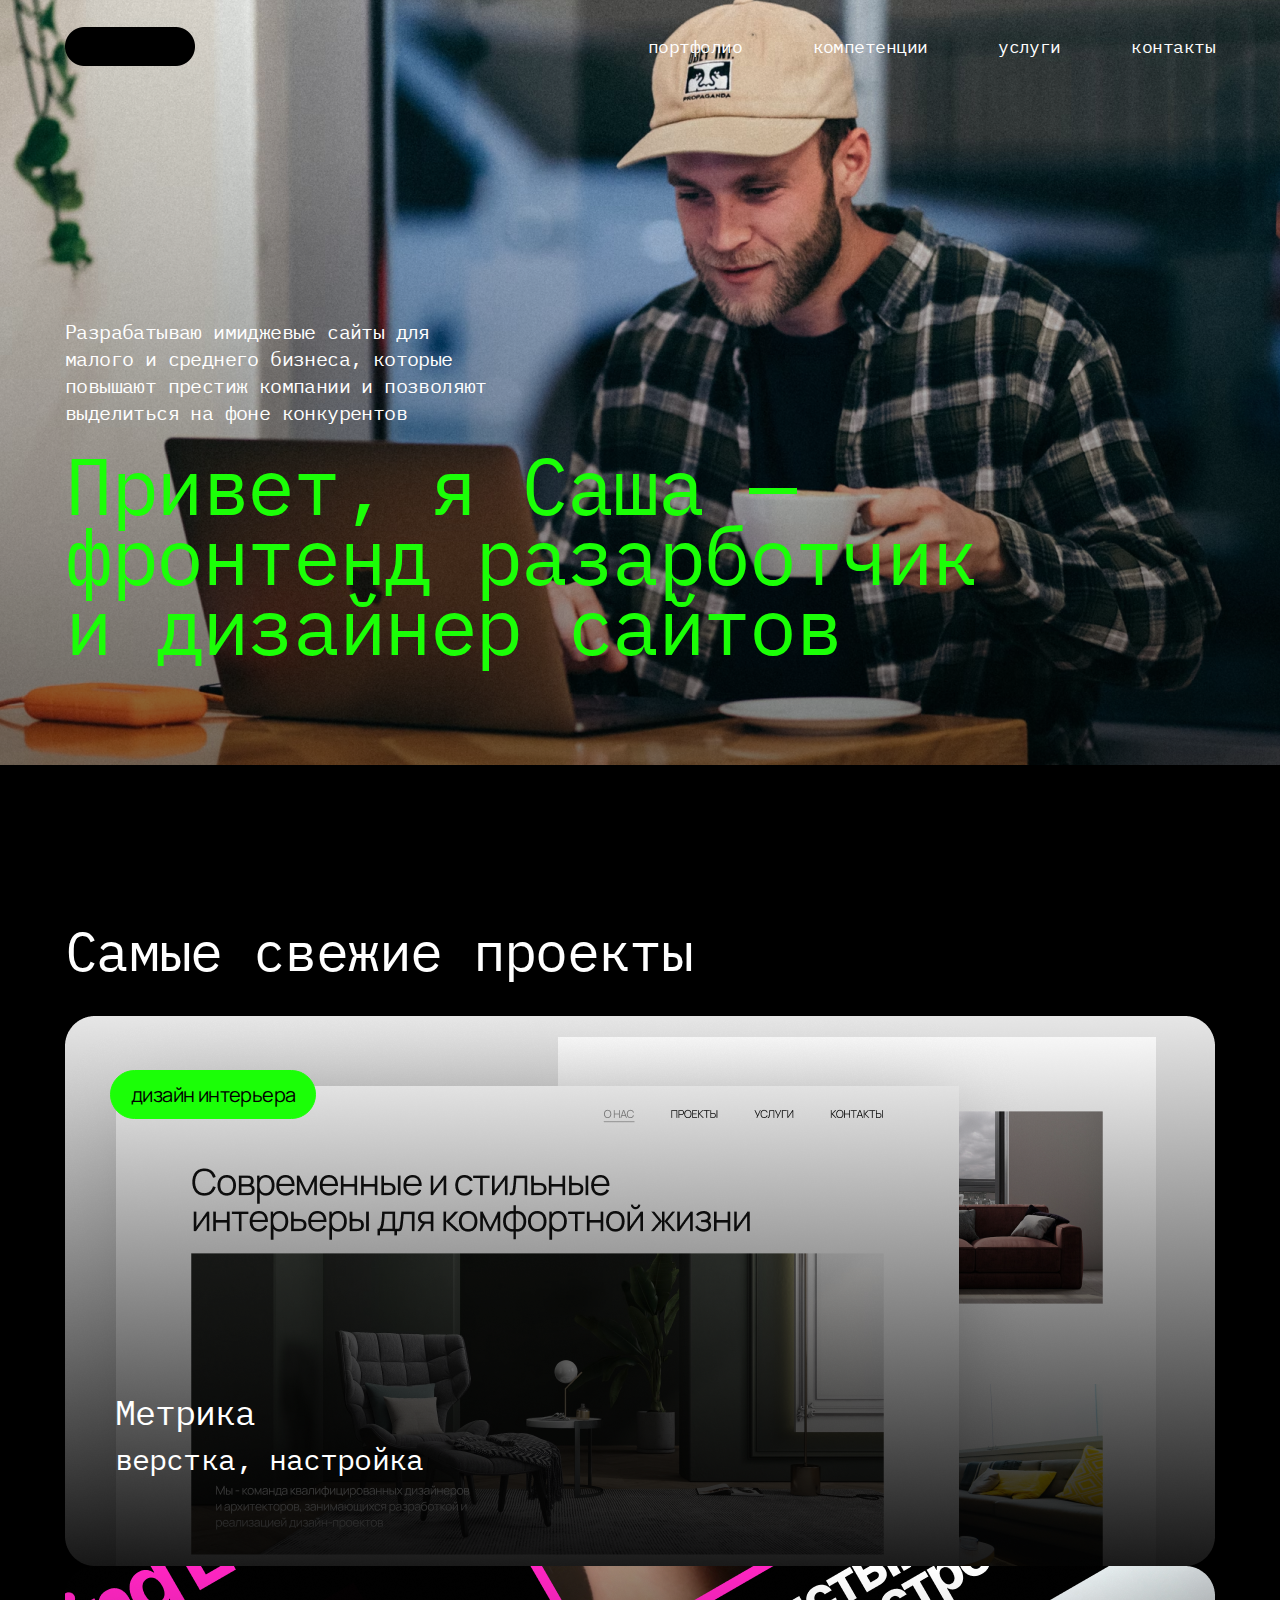
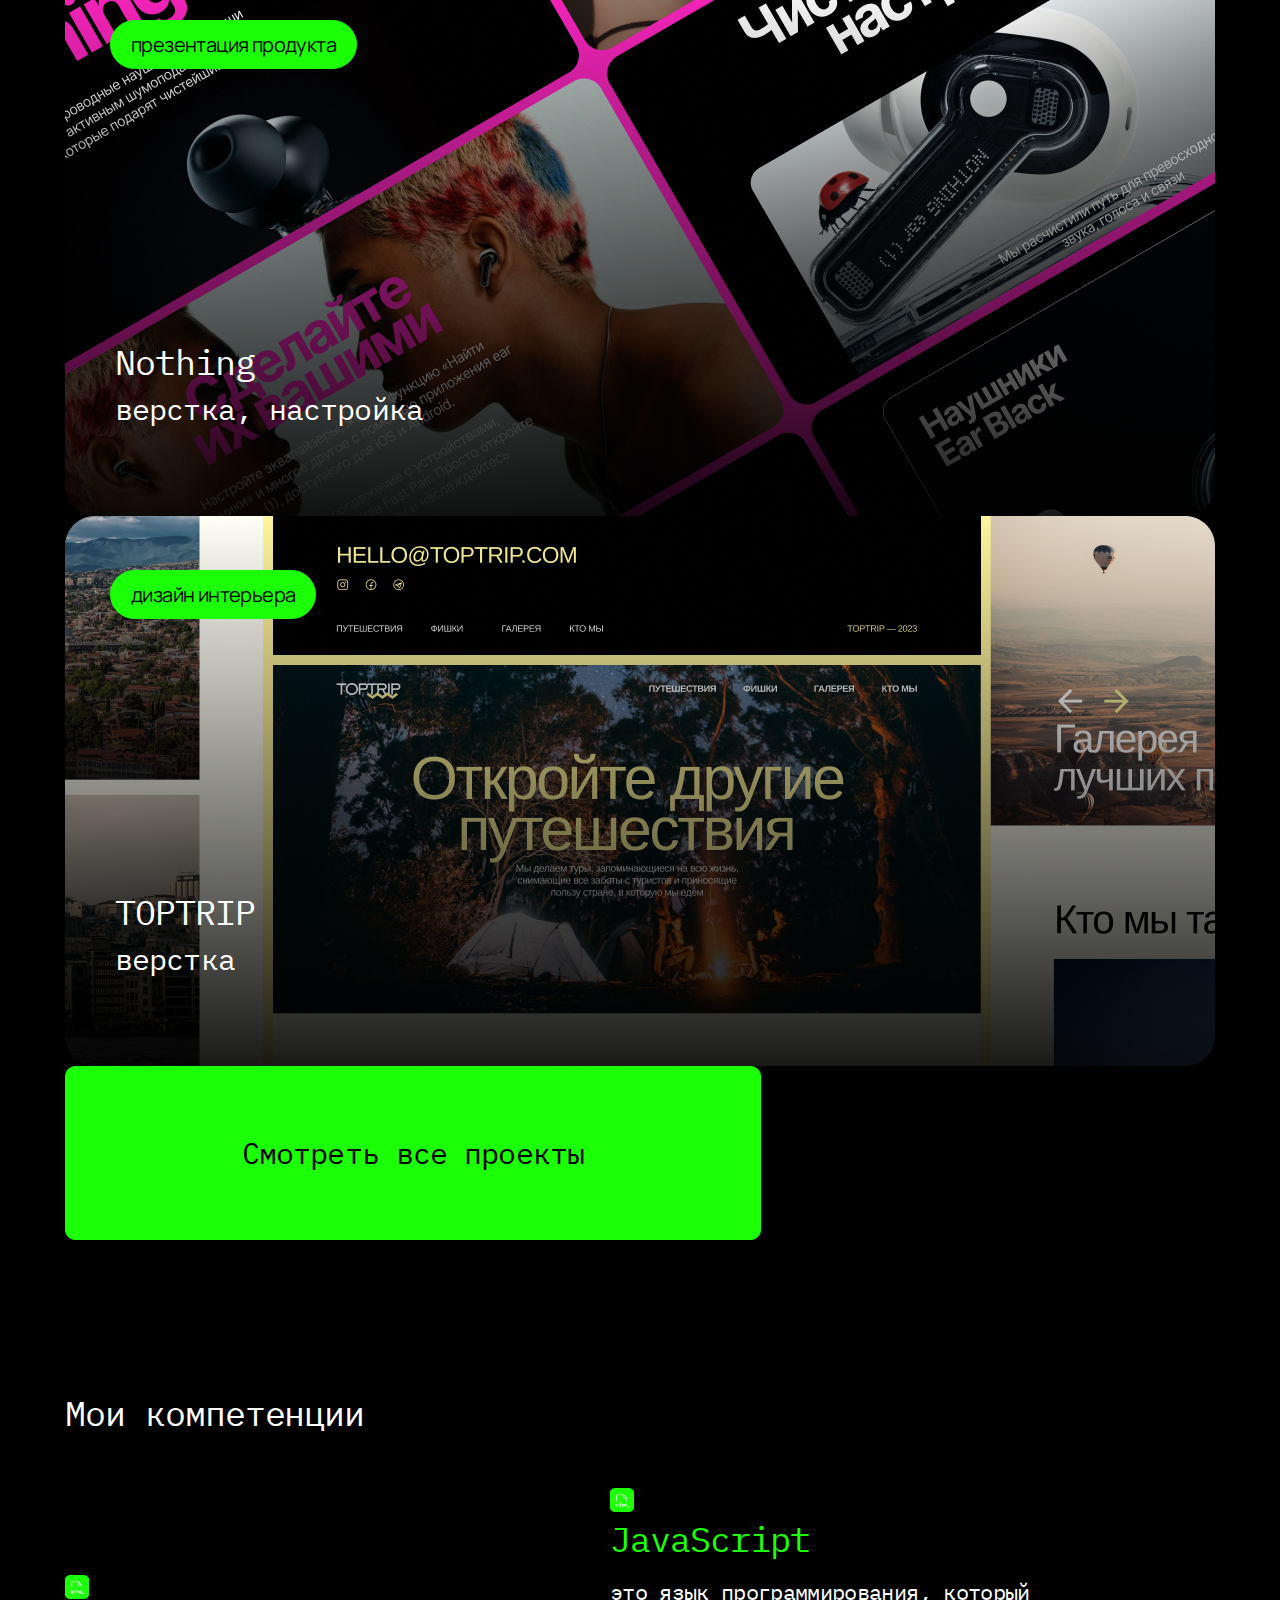
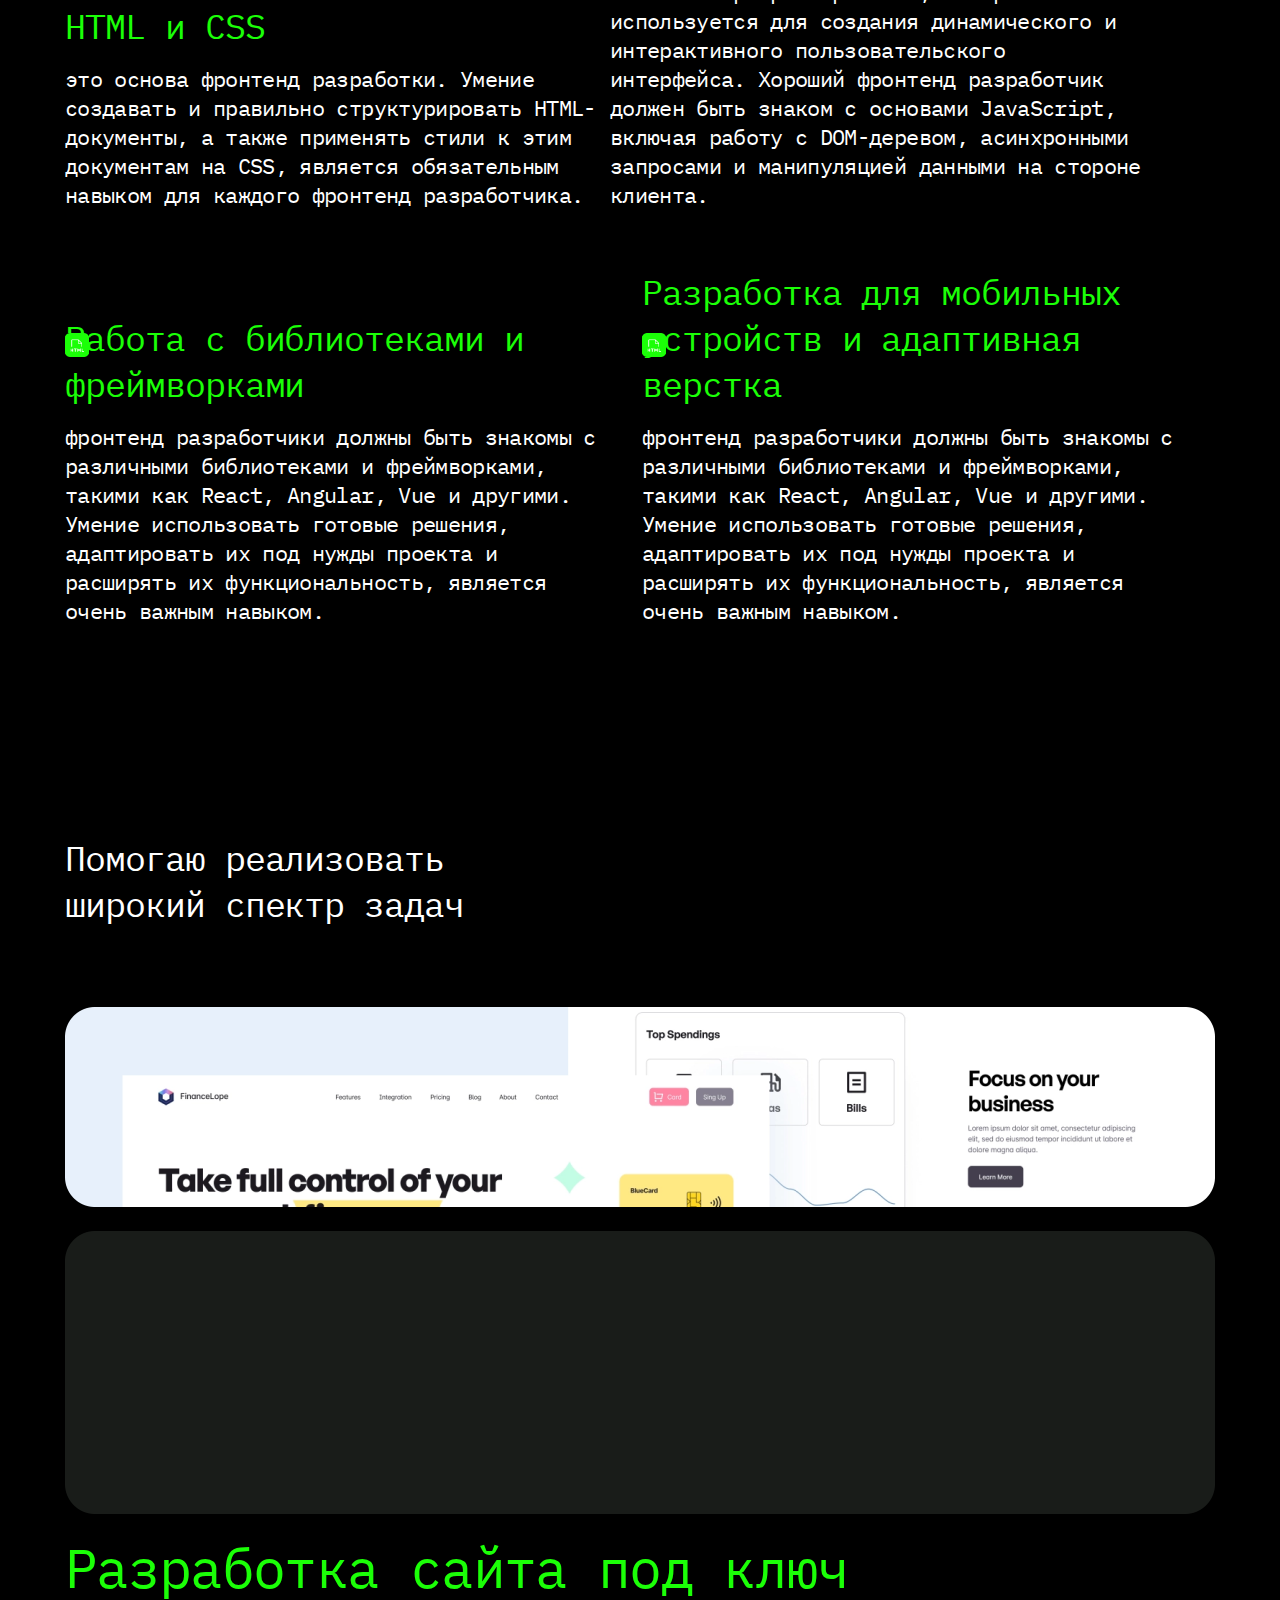
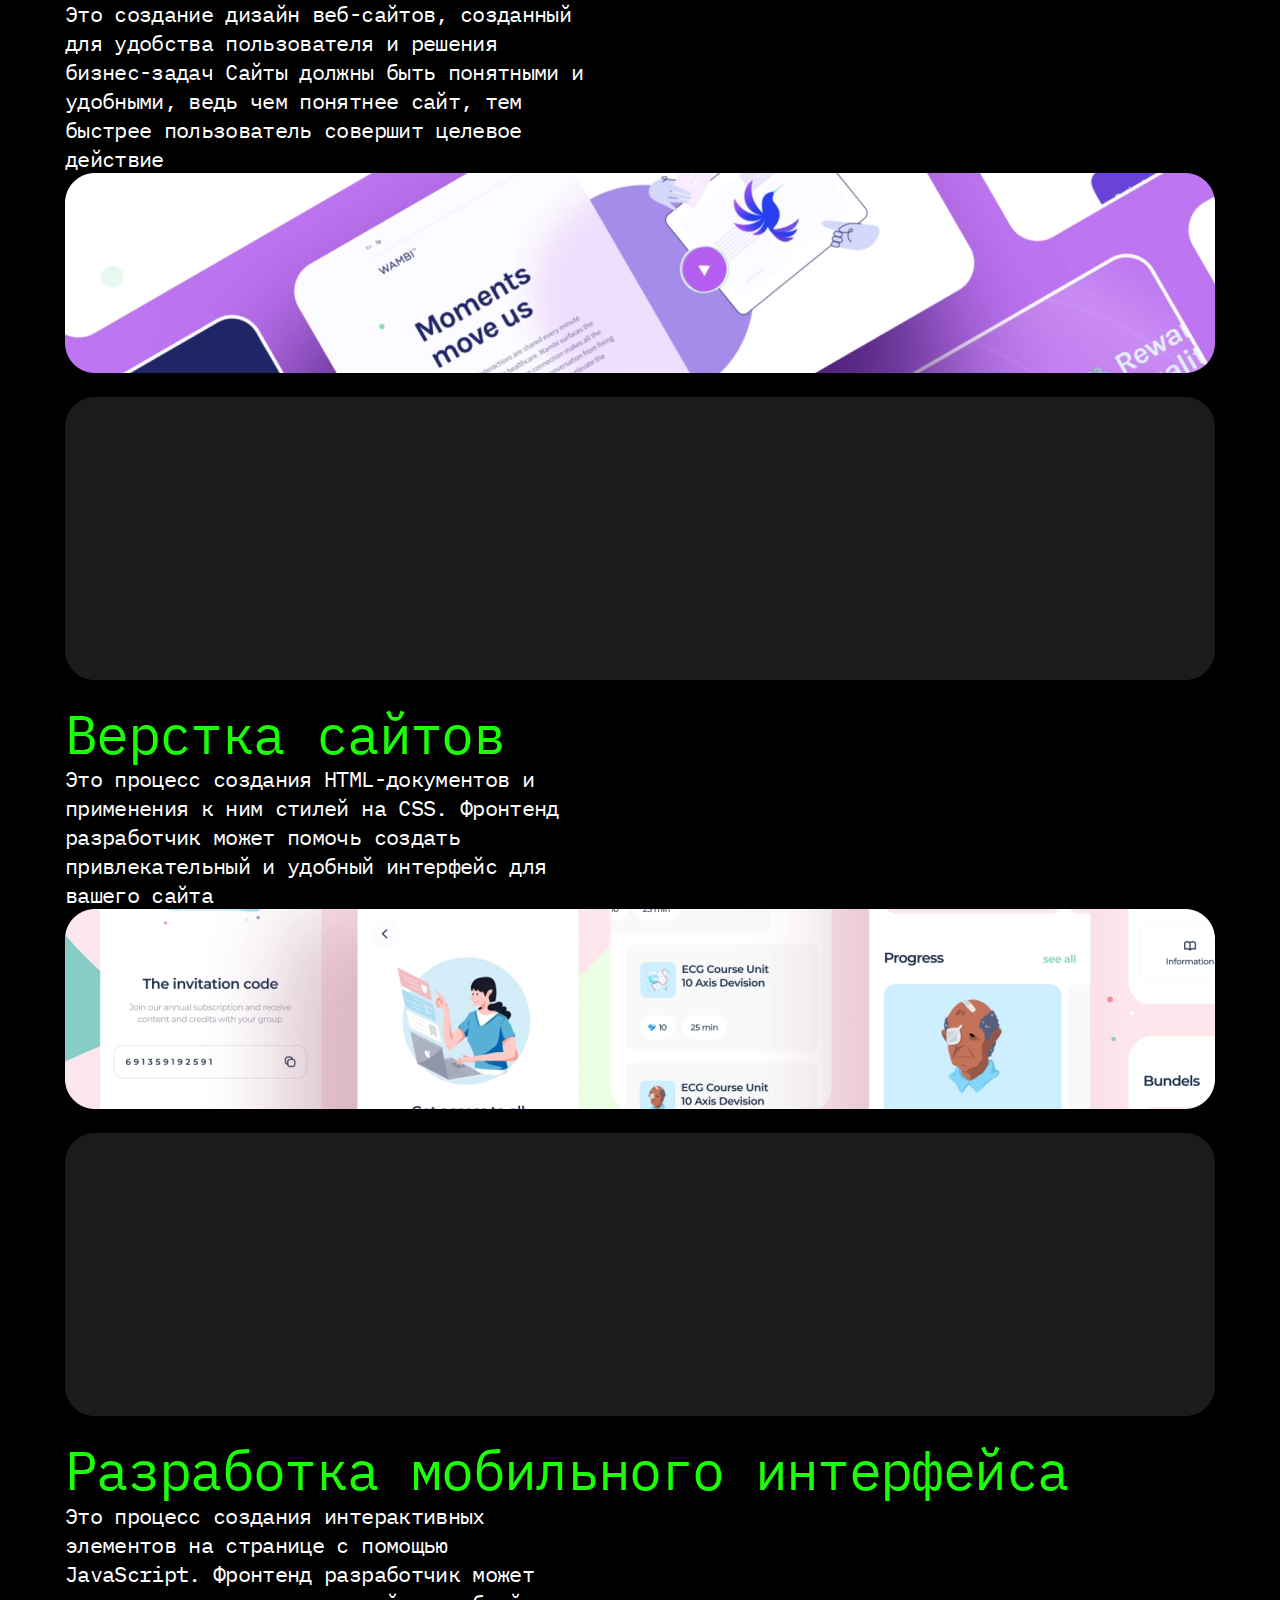
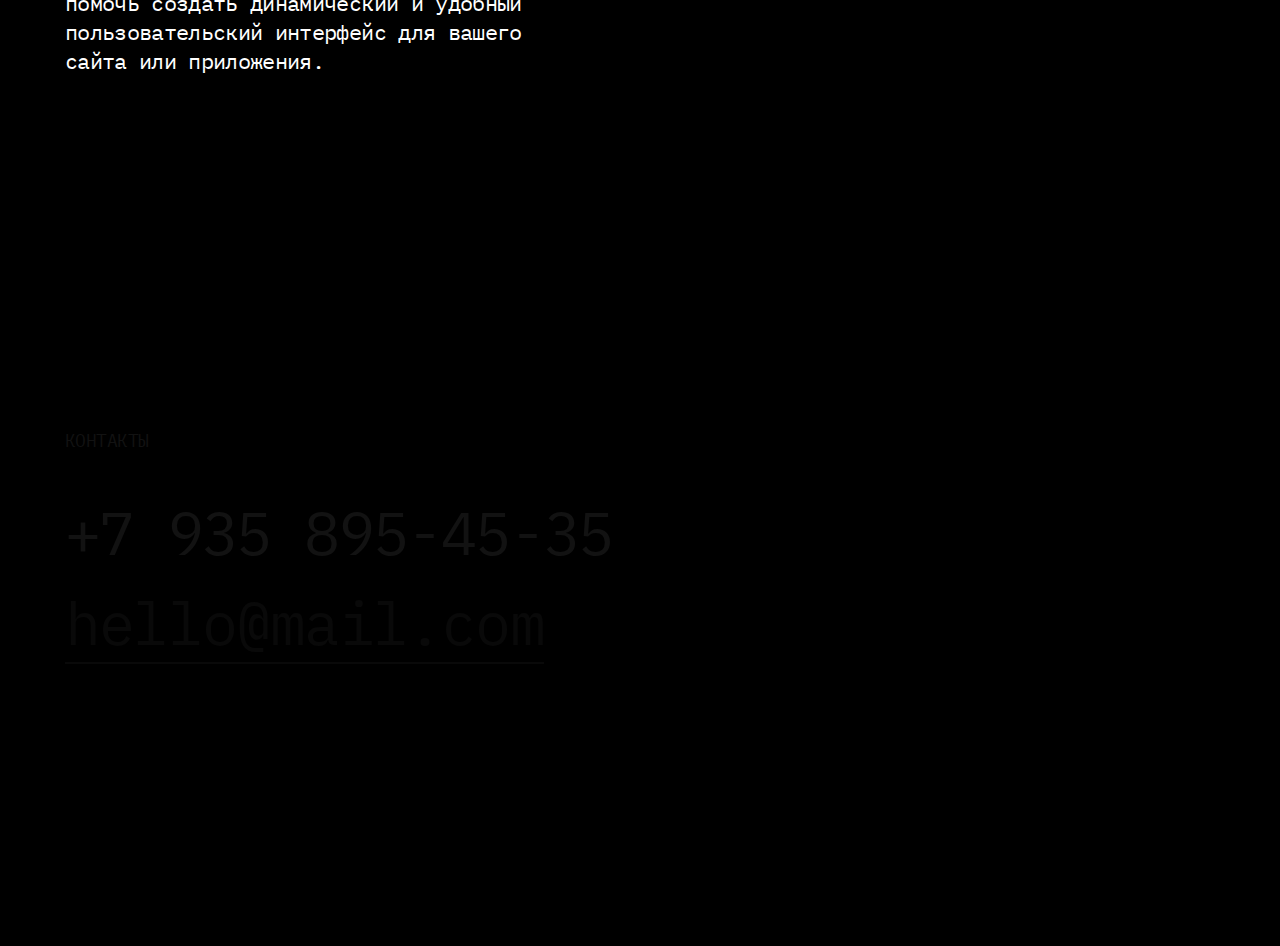
==== index.html @ 169e560b "Add files via upload" ====
<!DOCTYPE html>
<html lang="en" lamg="rus">
  <head>
    <meta charset="UTF-8" />
    <meta name="viewport" content="width=device-width, initial-scale=1.0" />
    <title>Eva-Visit-Card</title>
    <link rel="stylesheet" href="./styles/reset.css" />
    <link rel="stylesheet" href="./styles/global.css" />
    <link rel="preconnect" href="https://fonts.googleapis.com" />
    <link rel="preconnect" href="https://fonts.gstatic.com" crossorigin />
    <link
      href="https://fonts.googleapis.com/css2?family=IBM+Plex+Mono&display=swap"
      rel="stylesheet"
    />
    <link rel="preconnect" href="https://fonts.googleapis.com" />
    <link rel="preconnect" href="https://fonts.gstatic.com" crossorigin />
    <link
      href="https://fonts.googleapis.com/css2?family=IBM+Plex+Mono&family=Manrope&display=swap"
      rel="stylesheet"
    />
    <link rel="stylesheet" href="./styles/styles.css" />
    <style type="text/css"></style>
  </head>
  <body>
    <header>
      <section class="hero">
        <div class="container">
          <nav class="header__nav">
            <img
              id="#logo"
              class="header__logo"
              src="./resources/logo-back.png"
              alt="логотип"
            />
            <div class="header__wrap">
              <ul class="header__menu">
                <li><a href="#section-1" class="menu__link">портфолио</a></li>
                <li><a href="#section-2" class="menu__link">компетенции</a></li>
                <li><a href="#section-3" class="menu__link">услуги</a></li>
                <li><a href="#section-4" class="menu__link">контакты</a></li>
              </ul>
            </div>
          </nav>
          <div class="hero__wrapper__text">
            <p class="hero__text">
              Разрабатываю имиджевые сайты для малого и среднего бизнеса,
              которые повышают престиж компании и позволяют выделиться на фоне
              конкурентов
            </p>
          </div>
          <div class="hero__wrapper__title">
            <h1 class="hero__title">
              Привет, я Саша — фронтенд разарботчик и дизайнер сайтов
            </h1>
          </div>
        </div>
      </section>
    </header>
    <main>
      <section class="project">
        <div class="container">
          <h2 id="section-2" class="project__main">Самые свежие проекты</h2>
          <div class="project__container">
            <div class="project__item__box">
              <a href="#!"
                ><img src="../resources/Metrika.png" class="project__img"
              /></a>
              <h3 class="project__title">дизайн интерьера</h3>
              <p class="project__name">Метрика</p>
              <p class="project__text">верстка, настройка</p>
            </div>
            <div class="project__item__box">
              <a href="#!"
                ><img src="../resources/Nothing.png" class="project__img"
              /></a>
              <h3 class="project__title">презентация продукта</h3>
              <p class="project__name">Nothing</p>
              <p class="project__text">верстка, настройка</p>
            </div>
            <div class="project__item__box">
              <a href="#!"
                ><img src="../resources/Toptrip.png" class="project__img"
              /></a>
              <h3 class="project__title">дизайн интерьера</h3>
              <p class="project__name">TOPTRIP</p>
              <p class="project__text">верстка</p>
            </div>
            <a href="#!" class="project__btn__show">Смотреть все проекты</a>
          </div>
        </div>
      </section>
      <section class="competence">
        <div class="container">
          <div class="competence__container">
            <h2 id="section-3" class="service__main">Мои компетенции</h2>
            <ul class="competence__list">
              <li class="competence__item">
                <h3 class="competence__title">HTML и CSS</h3>
                <p class="competence__text">
                  это основа фронтенд разработки. Умение создавать и правильно
                  структурировать HTML-документы, а также применять стили к этим
                  документам на CSS, является обязательным навыком для каждого
                  фронтенд разработчика.
                </p>
              </li>
              <li class="competence__item">
                <h3 class="competence__title">JavaScript</h3>
                <p class="competence__text">
                  это язык программирования, который используется для создания
                  динамического и интерактивного пользовательского интерфейса.
                  Хороший фронтенд разработчик должен быть знаком с основами
                  JavaScript, включая работу с DOM-деревом, асинхронными
                  запросами и манипуляцией данными на стороне клиента.
                </p>
              </li>
              <li class="competence__item">
                <h3 class="competence__title">
                  Работа с библиотеками и фреймворками
                </h3>
                <p class="competence__text">
                  фронтенд разработчики должны быть знакомы с различными
                  библиотеками и фреймворками, такими как React, Angular, Vue и
                  другими. Умение использовать готовые решения, адаптировать их
                  под нужды проекта и расширять их функциональность, является
                  очень важным навыком.
                </p>
              </li>
              <li class="competence__item">
                <h3 class="competence__title">
                  Разработка для мобильных устройств и адаптивная верстка
                </h3>
                <p class="competence__text">
                  фронтенд разработчики должны быть знакомы с различными
                  библиотеками и фреймворками, такими как React, Angular, Vue и
                  другими. Умение использовать готовые решения, адаптировать их
                  под нужды проекта и расширять их функциональность, является
                  очень важным навыком.
                </p>
              </li>
            </ul>
          </div>
        </div>
      </section>
      <section class="service">
        <div class="container">
          <h2 class="service__main">
            Помогаю реализовать широкий спектр задач
          </h2>
          <div class="service__container">
            <img class="service__img" src="../resources/service1.png" />
            <img
              class="service__img__wrap"
              src="../resources/serviceBack.png"
            />
            <h3 class="service__title">Разработка сайта под ключ</h3>
            <p class="service__text">
              Это создание дизайн веб-сайтов, созданный для удобства
              пользователя и решения бизнес-задач Сайты должны быть понятными и
              удобными, ведь чем понятнее сайт, тем быстрее пользователь
              совершит целевое действие
            </p>
          </div>
          <div class="service__container">
            <img class="service__img" src="../resources/service2.png" />
            <img
              class="service__img__wrap"
              src="../resources/serviceBack.png"
            />
            <h3 class="service__title">Верстка сайтов</h3>
            <p class="service__text">
              Это процесс создания HTML-документов и применения к ним стилей на
              CSS. Фронтенд разработчик может помочь создать привлекательный и
              удобный интерфейс для вашего сайта
            </p>
          </div>
          <div class="service__container">
            <img class="service__img" src="../resources/service3.png" />
            <img
              class="service__img__wrap"
              src="../resources/serviceBack.png"
            />
            <h3 class="service__title">Разработка мобильного интерфейса</h3>
            <p class="service__text">
              Это процесс создания интерактивных элементов на странице с помощью
              JavaScript. Фронтенд разработчик может помочь создать динамический
              и удобный пользовательский интерфейс для вашего сайта или
              приложения.
            </p>
          </div>
        </div>
      </section>
      <section class="contacts">
        <div class="container">
          <div class="contacts__container">
            <h2 id="section-4" class="contacts__title">КОНТАКТЫ</h2>
            <p class="contacts__number">
              <a href="tel:+79358954535" class="number__line"
                >+7 935 895-45-35</a
              >
            </p>
            <p class="contacts__mail">
              <a href="mailto:hello@mail.com" class="mail__line"
                >hello@mail.com</a
              >
            </p>
          </div>
        </div>
      </section>
    </main>
    <!--<footer>
      <section class="footer">
        <div class="container">
          <div class="footer__nav">
            <ul class="footer__menu">
              <li><a href="#section-1" class="menu__link">О НАС</a></li>
              <li><a href="#section-2" class="menu__link">ПРОЕКТЫ</a></li>
              <li><a href="#section-3" class="menu__link">УСЛУГИ</a></li>
              <li><a href="#section-4" class="menu__link">КОНТАКТЫ</a></li>
            </ul>
          </div>
          <div class="footer__bottom">
            <p>
              <a href="#logo" class="bottom__title"
                >студия дизайна интерьера Метрика — 2023</a
              >
            </p>
          </div>
        </div>
      </section>
    </footer>-->
  </body>
</html>
---- styles/global.css ----
.container {
    max-width: 1150px;
    margin: 0 auto;
    padding: 0 15px;
  }
---- styles/styles.css ----
html {
    scroll-behavior: smooth;
}
body {
    font-family: 'IBM Plex Mono', monospace;
    font-weight: 400;
    line-height: 60px;
    color: #121212;
    width: 100%;
    background-color: #000;
}
/*+ это меню навигации*/
.header__logo {
    width: 130px;
    height: 39px;
}
.header__nav {
    padding-top: 27px;
    margin-bottom: 252px;
    display: flex;
    justify-content: space-between;
    align-items: center;
}
.header__menu {
    font-size: 18px;
    letter-spacing: -0.54px;
    list-style-type: none;
    padding-left: 0;
    margin-bottom: 0;
    line-height: normal;
}
.header__wrap {
    display: flex;
}

.header__menu li {
    display: inline-block;
    color: #FFF;
}
.header__menu li a {
    margin-left: 60px;
    text-decoration: none;
    transition: all .07s;
    color: #FFF;
}
.header__menu li a:hover {
    color: #1BFF07;
    
}
/*+ 1 блок хэдер*/
.hero {
    height: 765px;
    background-image: url('../resources/header-background.png');
    background-size: cover;
    background-size: no-repeat;
    background-position: 50%, 50%;
    width: 100%;
}
.hero__wrapper__text {
    margin-bottom: 29px;
    width: 430px;
    height: 103px;
}
.hero__text { 
    font-size: 20px;
    font-style: normal;
    font-weight: 400;
    line-height: normal;
    letter-spacing: -0.6px;
    color: #FFF;
}
.hero__wrapper__title {
    width: 919px;
    height: 205px;
}
.hero__title {
    margin-bottom: 94px;
    line-height: normal;
    font-size: 80px;
    font-style: normal;
    font-weight: 400;
    line-height: 70px; /* 87.5% */
    letter-spacing: -2.4px;
    color: #1BFF07;
}
/*+ 2  блок проекты*/
.project {
    padding-top: 150px;
}
.project__main {
    margin-bottom: 30px;
    font-size: 55px;
    font-style: normal;
    font-weight: 400;
    line-height: normal;
    letter-spacing: -1.65px;
    color: #FFF;
}
.project__container {
    margin-bottom: 30px;
    margin-bottom: 150px;
    margin: 0 auto;
}

.project__item__box {
    width: 1150px;
    height: 550px;
    position: relative;
    display: block;
}
.project__title {
    top: 50px;
    left: 45px;
    padding: 10px 20px ;
    position: relative;
    font-size: 20px;
    font-family: 'Manrope', sans-serif;
    display: inline-flex;
    font-style: normal;
    font-weight: 400;
    line-height: normal;
    letter-spacing: -0.6px;
    justify-content: center;
    align-items: center;
    line-height: normal;
    border-radius: 100px;
    text-decoration: none;
    border: 1px solid #1BFF07;
    color: #000;
    background-color: #1BFF07;
}
.project__img {
    position: absolute;
    width: 1150px;
    height: 550px;
    background-size: contain;
    background-repeat: no-repeat;
}
.project__name {
    top: 313px;
    left: 50px;
    position: relative;
    width: 401px;
    font-size: 35px;
    font-style: normal;
    font-weight: 400;
    line-height: normal;
    letter-spacing: -1.05px;
    color: #FFF;
}
.project__text {
    top: 317px;
    left: 50px;
    position: relative;
    width: 506px;
    font-size: 30px;
    font-style: normal;
    font-weight: 400;
    line-height: normal;
    letter-spacing: -0.9px;
    color: #FFF;
}
.project__btn__show {
    padding: 56px;
    width: 582px;
    text-align: center;
    align-items: center;
    font-size: 30px;
    font-weight: 400;
    letter-spacing: -0.9px;
    border-radius: 10px;
    display: block;
    text-decoration: none;
    border: 1px solid #1BFF07;
    color: #000;
    background-color: #1BFF07;
}
/*+Блок 3 - компетенции*/
.competence {
    padding-top: 150px;
}
.competence__container {
    width: 100%;
    padding-bottom: 150px;
    margin: 0 auto;
    max-width: cover;
    background: cover;
}
.competence__main {
    margin-bottom: 80px;
    width: 1048px;
    font-size: 55px;
    font-style: normal;
    font-weight: 400;
    line-height: normal;
    letter-spacing: -1.65px;
    color: #FFF;
 }
 .competence__item {
    display: inline-block;
    margin-bottom: 60px;
 }
 .competence__item:nth-last-child(1){
    margin-bottom: 0px;
 }
 .competence__title {
    max-width: 567px;
    margin-bottom: 15px;
    position: relative;
    font-size: 35px;
    font-style: normal;
    font-weight: 400;
    line-height: normal;
    letter-spacing: -1.05px;
    color: #1BFF07;
 }
 .competence__title:nth-child(1):before {
    content: '';
    display: block;
    position: absolute;
    bottom: 50px;
    width: 24px;
    height: 24px;
    background-image: url('../resources/ic_html.png');
    background-size: cover;
    background-repeat: no-repeat;
    background-position: 50%;
}
.competence__title:nth-child(2):before {
    content: '';
    display: block;
    position: absolute;
    bottom: 50px;
    width: 24px;
    height: 24px;
    background-image: url('../resources/ic_react.png');
    background-size: cover;
    background-repeat: no-repeat;
    background-position: 50%;
}
 .competence__text {
    width: 535px;
    font-size: 22px;
    font-style: normal;
    font-weight: 400;
    line-height: normal;
    letter-spacing: -0.66px;
    color: #FFF;
 }
 .service {
    margin-bottom: 150px;
 }
 .service__main {
    margin-bottom: 80px;
    width: 403px;
    font-size: 35px;
    font-style: normal;
    font-weight: 400;
    line-height: normal;
    letter-spacing: -1.05px;
    color: #FFF;
 }
 .service__img {
    width: 1150px;
    height: 200px;
 }
 .service__img__wrap {
    width: 1150px;
    height: 283px;
 }
 .service__title {
    font-size: 55px;
    font-style: normal;
    font-weight: 400;
    line-height: 110%; /* 60.5px */
    letter-spacing: -1.65px;
    color: #1BFF07;
 }
 .service__text {
    width: 525px;
    font-size: 22px;
    font-style: normal;
    font-weight: 400;
    line-height: normal;
    letter-spacing: -0.66px;
    color: #FFF;
 }
 .ex-project {
    background-image: url('../resources/Project-example.png');
    background-size: cover;
    background-size: no-repeat;
    background-position: 50%, 50%;
    height: 717px;
    margin: 0 auto;
 }
 .ex-project__container {
    position: relative;
    height: 717px;
 }
 .ex-project__text { 
    max-width: cover;
    position: absolute;
    z-index: 1;
    bottom: 60px;
    width: 430px;
    font-size: 30px;
    font-style: normal;
    font-weight: 400;
    line-height: normal;
    letter-spacing: -0.9px;
    color: #FFF;
 }
 .contacts {
    height: 721px;
 }
.contacts__container {
    padding-top: 186px;
}
.contacts__title {
    margin-bottom: 32px;
    position: relative;
    font-size: 18px;
    font-weight: 400;
    letter-spacing: -0.54px;
    text-transform: uppercase;
}
.contacts__title:before {
    content: '';
    display: block;
    position: absolute;
    bottom: 50px;
    width: 24px;
    height: 24px;
    background-image: url('../resources/ic_iphone.png');
    background-size: cover;
    background-repeat: no-repeat;
    background-position: 50%;
}
.contacts__number {
    margin-bottom: 30px;
    font-size: 60px;
    font-style: normal;
    font-weight: 400;
    line-height: 60px; /* 100% */
    letter-spacing: -1.8px;
    color:#121212;
}
.number__line {
    color: #121212;
    text-decoration: none;
}
.contacts__mail{
    font-size: 60px;
    font-style: normal;
    font-weight: 400;
    line-height: 60px; /* 100% */
    letter-spacing: -1.8px;
    opacity: 0.5;
}
.mail__line {
    color: #121212;
    text-decoration: none;
    border-bottom: 2px solid #121212;
}
.footer {
    background-color: #121212;
    width: 100%;
    height: 229px;
}
.footer__nav {
    padding: 60px 0 87px; 
    display: flex;
    flex-direction: row;
    flex-flow: nowrap;
    justify-content: space-between;
    align-items: center;
    font-size: 18px;
    letter-spacing: -0.54px;
}
.footer__menu {
    margin: 0 auto;
    list-style-type: none;
    padding-left: 0;
    margin-bottom: 0;
    box-sizing: border-box;
    line-height: normal;
}
.footer__menu li {
    display: inline-block;
    transition: all 07s;
    color: #121212;
}
.footer__menu li a {
    display: inline-block;
    text-decoration: none;
    transition: all .07s;
    color: #FFF;
    padding: 0 22px ;
}
.footer__menu li a:hover {
    opacity: 50%;
}
.footer__menu li a:first-child {
    margin: 0 auto;
}
.footer__bottom {
    margin-bottom: 30px;
    display: flex;
    align-items: center;
    justify-content: center;
}
.bottom__title {
    display: block;
    font-size: 20px;
    font-style: normal;
    font-weight: 400;
    line-height: normal;
    letter-spacing: -0.6px;
    opacity: 0.5;
    text-decoration: none;
    color: #FFF ;
}
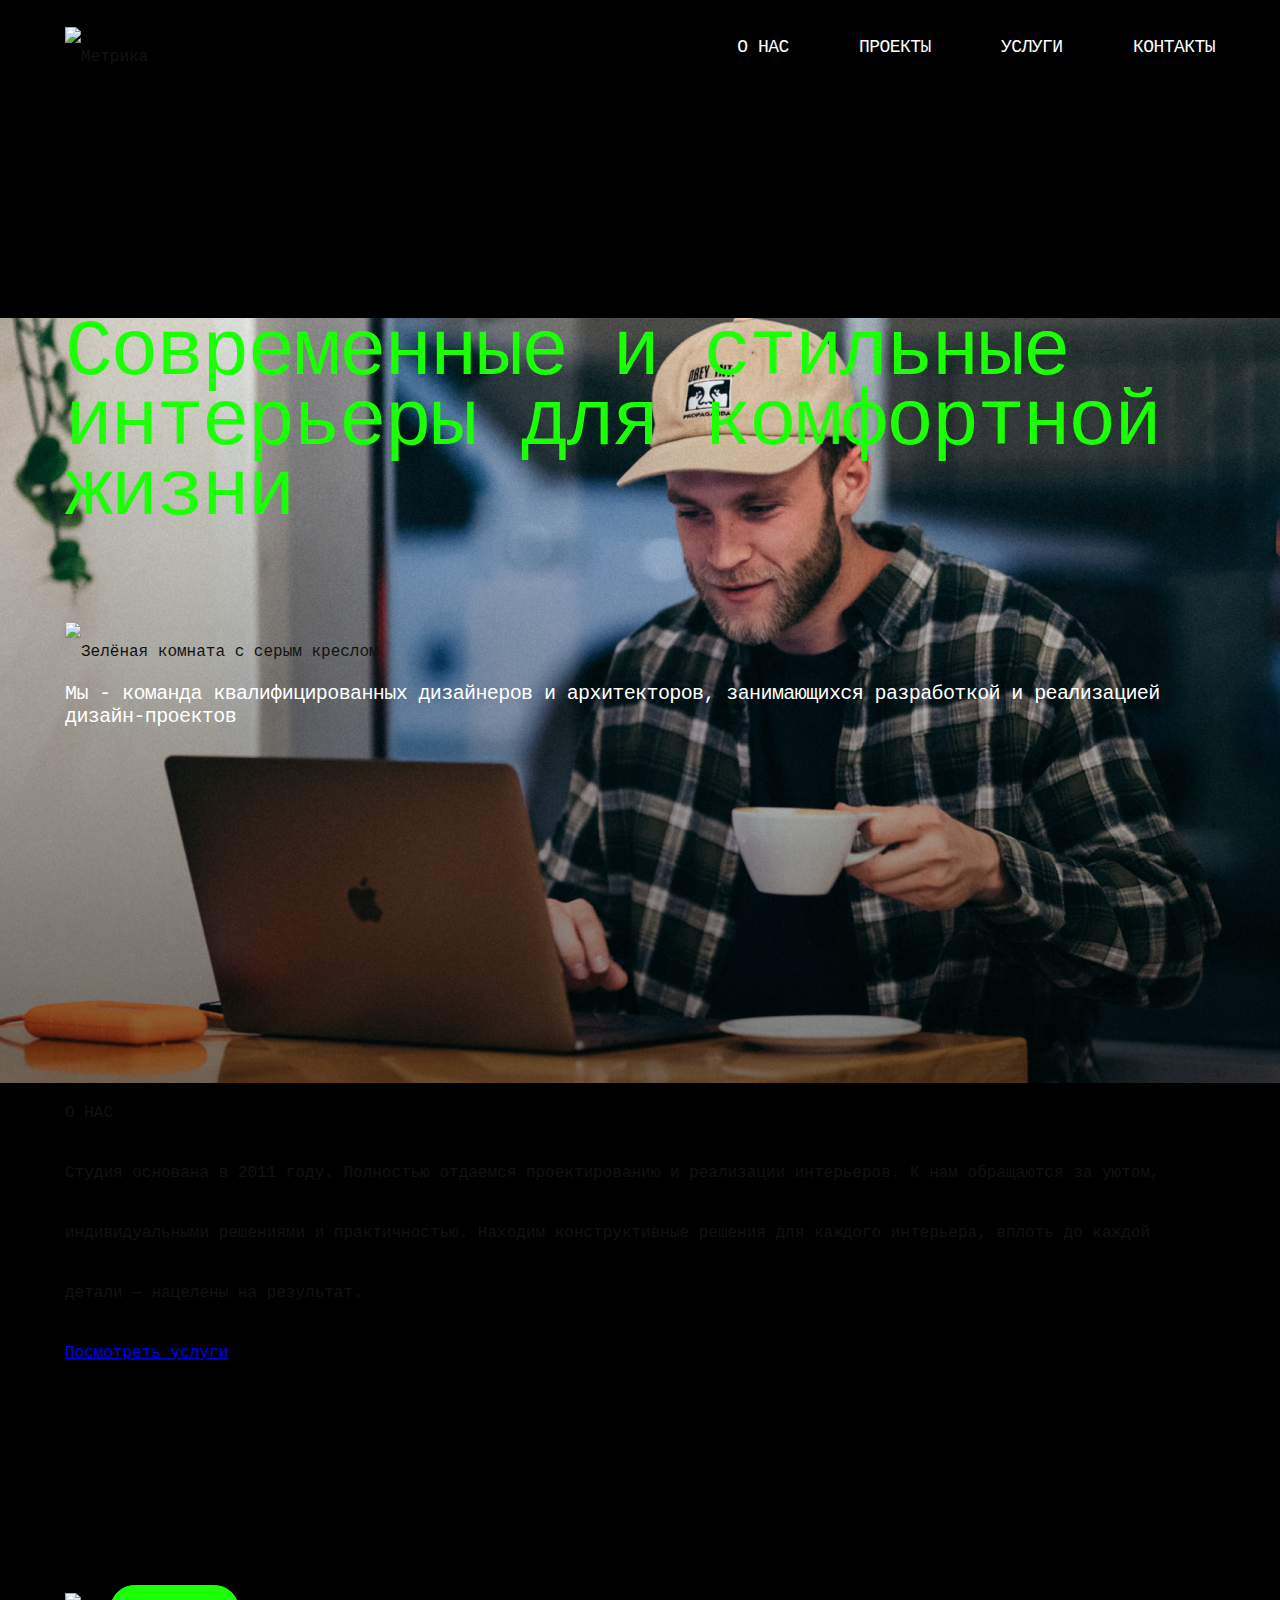
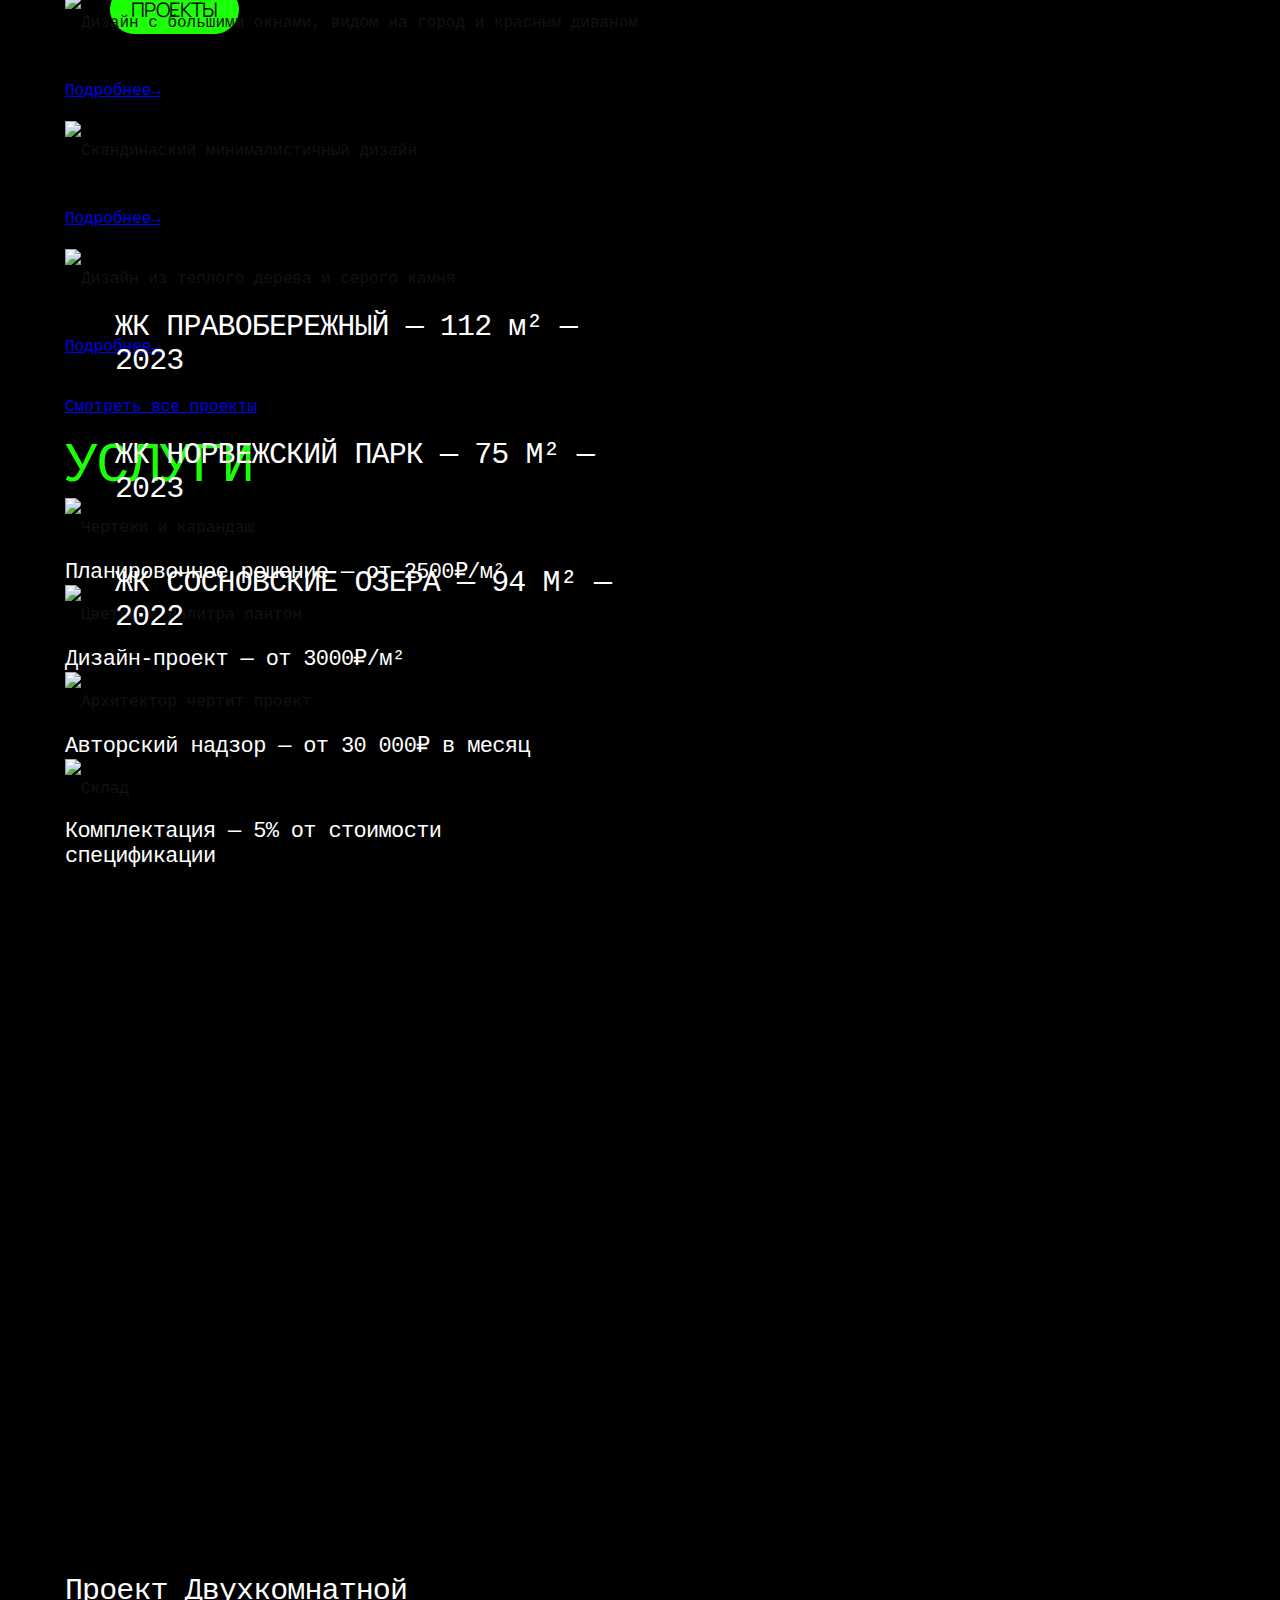
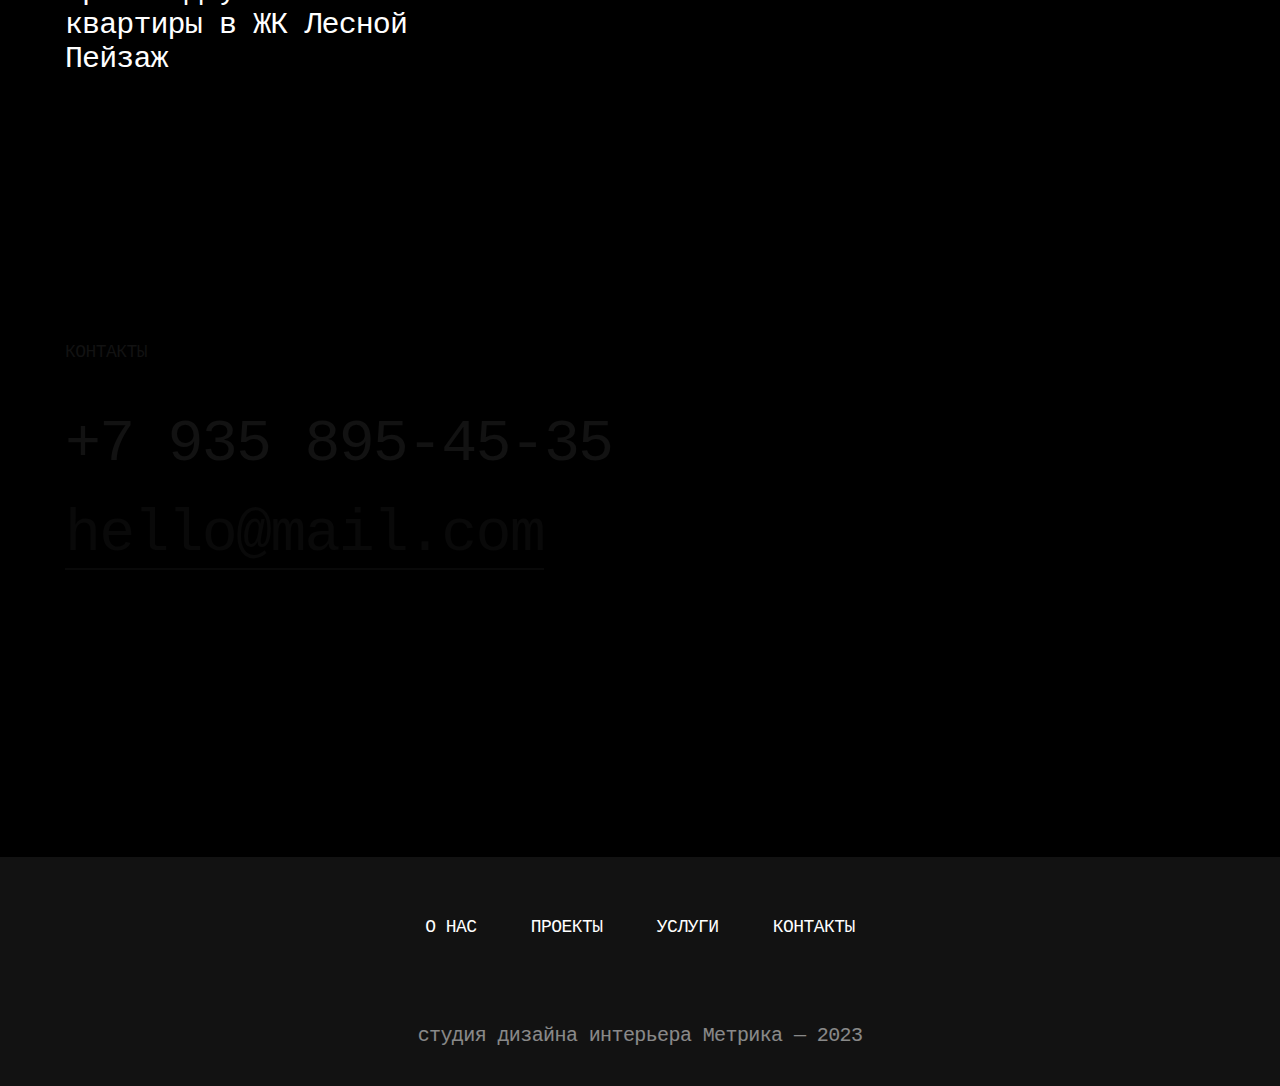
==== commit 177a4299: "Add files via upload" ====
--- a/index.html
+++ b/index.html
@@ -3,19 +3,13 @@
   <head>
     <meta charset="UTF-8" />
     <meta name="viewport" content="width=device-width, initial-scale=1.0" />
-    <title>Eva-Visit-Card</title>
+    <title>Metrika</title>
     <link rel="stylesheet" href="./styles/reset.css" />
     <link rel="stylesheet" href="./styles/global.css" />
     <link rel="preconnect" href="https://fonts.googleapis.com" />
     <link rel="preconnect" href="https://fonts.gstatic.com" crossorigin />
     <link
-      href="https://fonts.googleapis.com/css2?family=IBM+Plex+Mono&display=swap"
-      rel="stylesheet"
-    />
-    <link rel="preconnect" href="https://fonts.googleapis.com" />
-    <link rel="preconnect" href="https://fonts.gstatic.com" crossorigin />
-    <link
-      href="https://fonts.googleapis.com/css2?family=IBM+Plex+Mono&family=Manrope&display=swap"
+      href="https://fonts.googleapis.com/css2?family=Manrope:wght@200;400&display=swap"
       rel="stylesheet"
     />
     <link rel="stylesheet" href="./styles/styles.css" />
@@ -23,168 +17,142 @@
   </head>
   <body>
     <header>
-      <section class="hero">
-        <div class="container">
-          <nav class="header__nav">
-            <img
-              id="#logo"
-              class="header__logo"
-              src="./resources/logo-back.png"
-              alt="логотип"
-            />
-            <div class="header__wrap">
-              <ul class="header__menu">
-                <li><a href="#section-1" class="menu__link">портфолио</a></li>
-                <li><a href="#section-2" class="menu__link">компетенции</a></li>
-                <li><a href="#section-3" class="menu__link">услуги</a></li>
-                <li><a href="#section-4" class="menu__link">контакты</a></li>
-              </ul>
-            </div>
-          </nav>
-          <div class="hero__wrapper__text">
-            <p class="hero__text">
-              Разрабатываю имиджевые сайты для малого и среднего бизнеса,
-              которые повышают престиж компании и позволяют выделиться на фоне
-              конкурентов
-            </p>
-          </div>
-          <div class="hero__wrapper__title">
-            <h1 class="hero__title">
-              Привет, я Саша — фронтенд разарботчик и дизайнер сайтов
-            </h1>
-          </div>
-        </div>
-      </section>
+      <div class="container">
+        <nav class="header__nav">
+          <img
+            id="#logo"
+            class="header__logo"
+            src="./resources/Metrika_logo.png"
+            alt="Метрика"
+          />
+          <div class="header__wrap">
+            <ul class="header__menu">
+              <li><a href="#section-1" class="menu__link">О НАС</a></li>
+              <li><a href="#section-2" class="menu__link">ПРОЕКТЫ</a></li>
+              <li><a href="#section-3" class="menu__link">УСЛУГИ</a></li>
+              <li><a href="#section-4" class="menu__link">КОНТАКТЫ</a></li>
+            </ul>
+          </div>
+        </nav>
+      </div>
     </header>
     <main>
+      <section class="hero">
+        <div class="container">
+          <h1 class="hero__title">
+            Современные и стильные интерьеры для комфортной жизни
+          </h1>
+          <div class="hero__wrapper">
+            <img
+              class="hero__img"
+              src="./resources/Wrap.png"
+              alt="Зелёная комната с серым креслом"
+            />
+            <p class="hero__text">
+              Мы - команда квалифицированных дизайнеров и архитекторов,
+              занимающихся разработкой и реализацией дизайн-проектов
+            </p>
+          </div>
+        </div>
+      </section>
+      <section class="about">
+        <div class="container">
+          <div class="about__container">
+            <h2 id="section-1" class="about__title">О НАС</h2>
+            <p class="about__text">
+              Студия основана в 2011 году. Полностью отдаемся проектированию и
+              реализации интерьеров. К нам обращаются за уютом, индивидуальными
+              решениями и практичностью. Находим конструктивные решения для
+              каждого интерьера, вплоть до каждой детали — нацелены на
+              результат.
+            </p>
+            <a class="about__btn" href="#!">Посмотреть услуги</a>
+          </div>
+        </div>
+      </section>
       <section class="project">
         <div class="container">
-          <h2 id="section-2" class="project__main">Самые свежие проекты</h2>
           <div class="project__container">
-            <div class="project__item__box">
-              <a href="#!"
-                ><img src="../resources/Metrika.png" class="project__img"
-              /></a>
-              <h3 class="project__title">дизайн интерьера</h3>
-              <p class="project__name">Метрика</p>
-              <p class="project__text">верстка, настройка</p>
-            </div>
-            <div class="project__item__box">
-              <a href="#!"
-                ><img src="../resources/Nothing.png" class="project__img"
-              /></a>
-              <h3 class="project__title">презентация продукта</h3>
-              <p class="project__name">Nothing</p>
-              <p class="project__text">верстка, настройка</p>
-            </div>
-            <div class="project__item__box">
-              <a href="#!"
-                ><img src="../resources/Toptrip.png" class="project__img"
-              /></a>
-              <h3 class="project__title">дизайн интерьера</h3>
-              <p class="project__name">TOPTRIP</p>
-              <p class="project__text">верстка</p>
-            </div>
-            <a href="#!" class="project__btn__show">Смотреть все проекты</a>
-          </div>
-        </div>
-      </section>
-      <section class="competence">
-        <div class="container">
-          <div class="competence__container">
-            <h2 id="section-3" class="service__main">Мои компетенции</h2>
-            <ul class="competence__list">
-              <li class="competence__item">
-                <h3 class="competence__title">HTML и CSS</h3>
-                <p class="competence__text">
-                  это основа фронтенд разработки. Умение создавать и правильно
-                  структурировать HTML-документы, а также применять стили к этим
-                  документам на CSS, является обязательным навыком для каждого
-                  фронтенд разработчика.
-                </p>
-              </li>
-              <li class="competence__item">
-                <h3 class="competence__title">JavaScript</h3>
-                <p class="competence__text">
-                  это язык программирования, который используется для создания
-                  динамического и интерактивного пользовательского интерфейса.
-                  Хороший фронтенд разработчик должен быть знаком с основами
-                  JavaScript, включая работу с DOM-деревом, асинхронными
-                  запросами и манипуляцией данными на стороне клиента.
-                </p>
-              </li>
-              <li class="competence__item">
-                <h3 class="competence__title">
-                  Работа с библиотеками и фреймворками
-                </h3>
-                <p class="competence__text">
-                  фронтенд разработчики должны быть знакомы с различными
-                  библиотеками и фреймворками, такими как React, Angular, Vue и
-                  другими. Умение использовать готовые решения, адаптировать их
-                  под нужды проекта и расширять их функциональность, является
-                  очень важным навыком.
-                </p>
-              </li>
-              <li class="competence__item">
-                <h3 class="competence__title">
-                  Разработка для мобильных устройств и адаптивная верстка
-                </h3>
-                <p class="competence__text">
-                  фронтенд разработчики должны быть знакомы с различными
-                  библиотеками и фреймворками, такими как React, Angular, Vue и
-                  другими. Умение использовать готовые решения, адаптировать их
-                  под нужды проекта и расширять их функциональность, является
-                  очень важным навыком.
-                </p>
-              </li>
-            </ul>
+            <h2 id="section-2" class="project__title">ПРОЕКТЫ</h2>
+            <div class="project__item">
+              <img
+                class="project__img"
+                src="./resources/Project-1.png"
+                alt="Дизайн с большими окнами, видом на город и красным диваном"
+              />
+              <h3 class="project__text">ЖК ПРАВОБЕРЕЖНЫЙ — 112 м² — 2023</h3>
+              <a href="#!" class="project__link">Подробнее→</a>
+            </div>
+            <div class="project__item">
+              <img
+                class="project__img"
+                src="./resources/Project-2.png"
+                alt="Скандинаский минималистичный дизайн"
+              />
+              <h3 class="project__text">ЖК НОРВЕЖСКИЙ ПАРК — 75 М² — 2023</h3>
+              <a href="#!" class="project__link">Подробнее→</a>
+            </div>
+            <div class="project__item">
+              <img
+                class="project__img"
+                src="./resources/Project-3.png"
+                alt="Дизайн из теплого дерева и серого камня"
+              />
+              <h3 class="project__text">ЖК СОСНОВСКИЕ ОЗЕРА — 94 М² — 2022</h3>
+              <a href="#!" class="project__link">Подробнее→</a>
+            </div>
+            <a href="#!" class="project__btn">Смотреть все проекты</a>
           </div>
         </div>
       </section>
       <section class="service">
         <div class="container">
-          <h2 class="service__main">
-            Помогаю реализовать широкий спектр задач
-          </h2>
           <div class="service__container">
-            <img class="service__img" src="../resources/service1.png" />
-            <img
-              class="service__img__wrap"
-              src="../resources/serviceBack.png"
-            />
-            <h3 class="service__title">Разработка сайта под ключ</h3>
-            <p class="service__text">
-              Это создание дизайн веб-сайтов, созданный для удобства
-              пользователя и решения бизнес-задач Сайты должны быть понятными и
-              удобными, ведь чем понятнее сайт, тем быстрее пользователь
-              совершит целевое действие
-            </p>
-          </div>
-          <div class="service__container">
-            <img class="service__img" src="../resources/service2.png" />
-            <img
-              class="service__img__wrap"
-              src="../resources/serviceBack.png"
-            />
-            <h3 class="service__title">Верстка сайтов</h3>
-            <p class="service__text">
-              Это процесс создания HTML-документов и применения к ним стилей на
-              CSS. Фронтенд разработчик может помочь создать привлекательный и
-              удобный интерфейс для вашего сайта
-            </p>
-          </div>
-          <div class="service__container">
-            <img class="service__img" src="../resources/service3.png" />
-            <img
-              class="service__img__wrap"
-              src="../resources/serviceBack.png"
-            />
-            <h3 class="service__title">Разработка мобильного интерфейса</h3>
-            <p class="service__text">
-              Это процесс создания интерактивных элементов на странице с помощью
-              JavaScript. Фронтенд разработчик может помочь создать динамический
-              и удобный пользовательский интерфейс для вашего сайта или
-              приложения.
+            <h2 id="section-3" class="service__title">УСЛУГИ</h2>
+            <div class="service__item">
+              <img
+                class="service__img"
+                src="./resources/Service-1.png"
+                alt="Чертежи и карандаш"
+              />
+              <h3 class="service__text">Планировочное решение — от 2500₽/м²</h3>
+            </div>
+            <div class="service__item">
+              <img
+                class="service__img"
+                src="./resources/Service-2.png"
+                alt="Цветовая палитра пантон"
+              />
+              <h3 class="service__text">Дизайн-проект — от 3000₽/м²</h3>
+            </div>
+            <div class="service__item">
+              <img
+                class="service__img"
+                src="./resources/Service-3.png"
+                alt="Архитектор чертит проект"
+              />
+              <h3 class="service__text">
+                Авторский надзор — от 30 000₽ в месяц
+              </h3>
+            </div>
+            <div class="service__item">
+              <img
+                class="service__img"
+                src="./resources/Service-4.png"
+                alt="Склад"
+              />
+              <h3 class="service__text">
+                Комплектация — 5% от стоимости спецификации
+              </h3>
+            </div>
+          </div>
+        </div>
+      </section>
+      <section class="ex-project">
+        <div class="container">
+          <div class="ex-project__container">
+            <p class="ex-project__text">
+              Проект Двухкомнатной квартиры в ЖК Лесной Пейзаж
             </p>
           </div>
         </div>
@@ -207,7 +175,7 @@
         </div>
       </section>
     </main>
-    <!--<footer>
+    <footer>
       <section class="footer">
         <div class="container">
           <div class="footer__nav">
@@ -227,6 +195,6 @@
           </div>
         </div>
       </section>
-    </footer>-->
+    </footer>
   </body>
 </html>
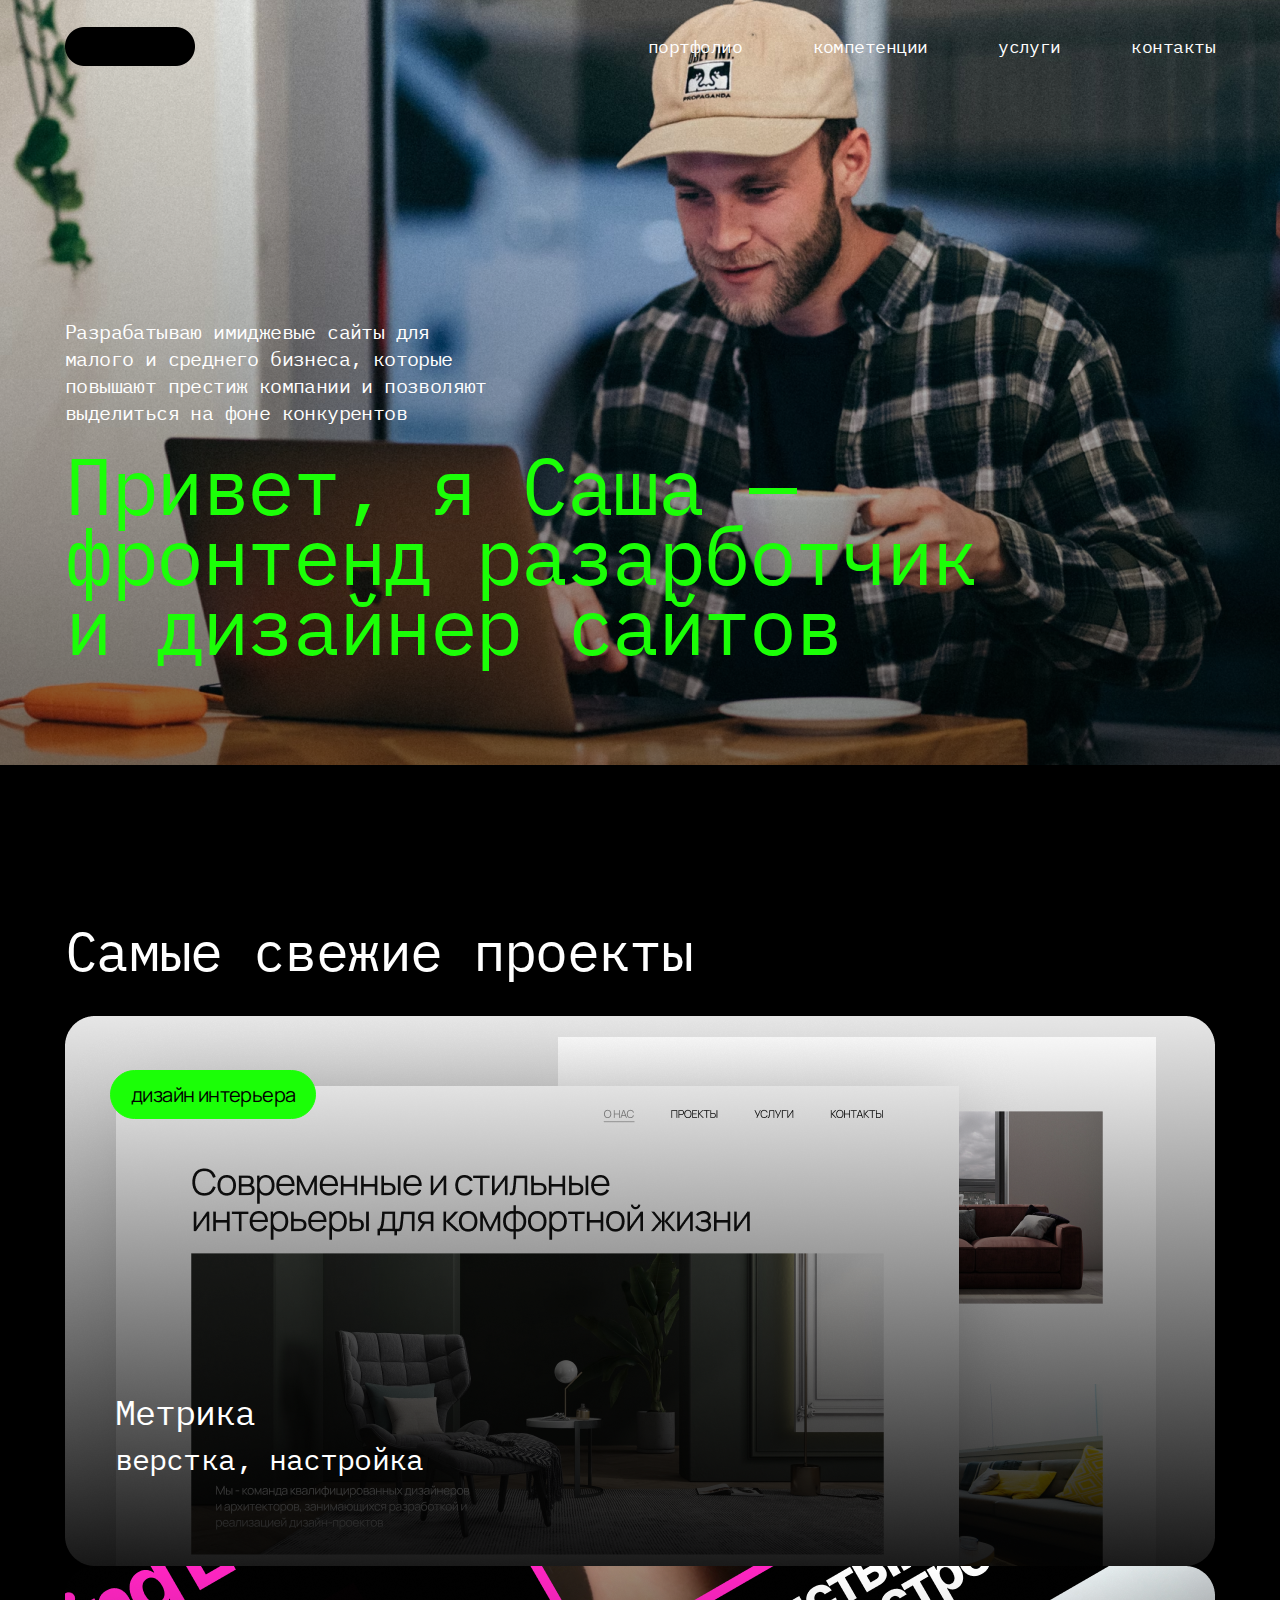
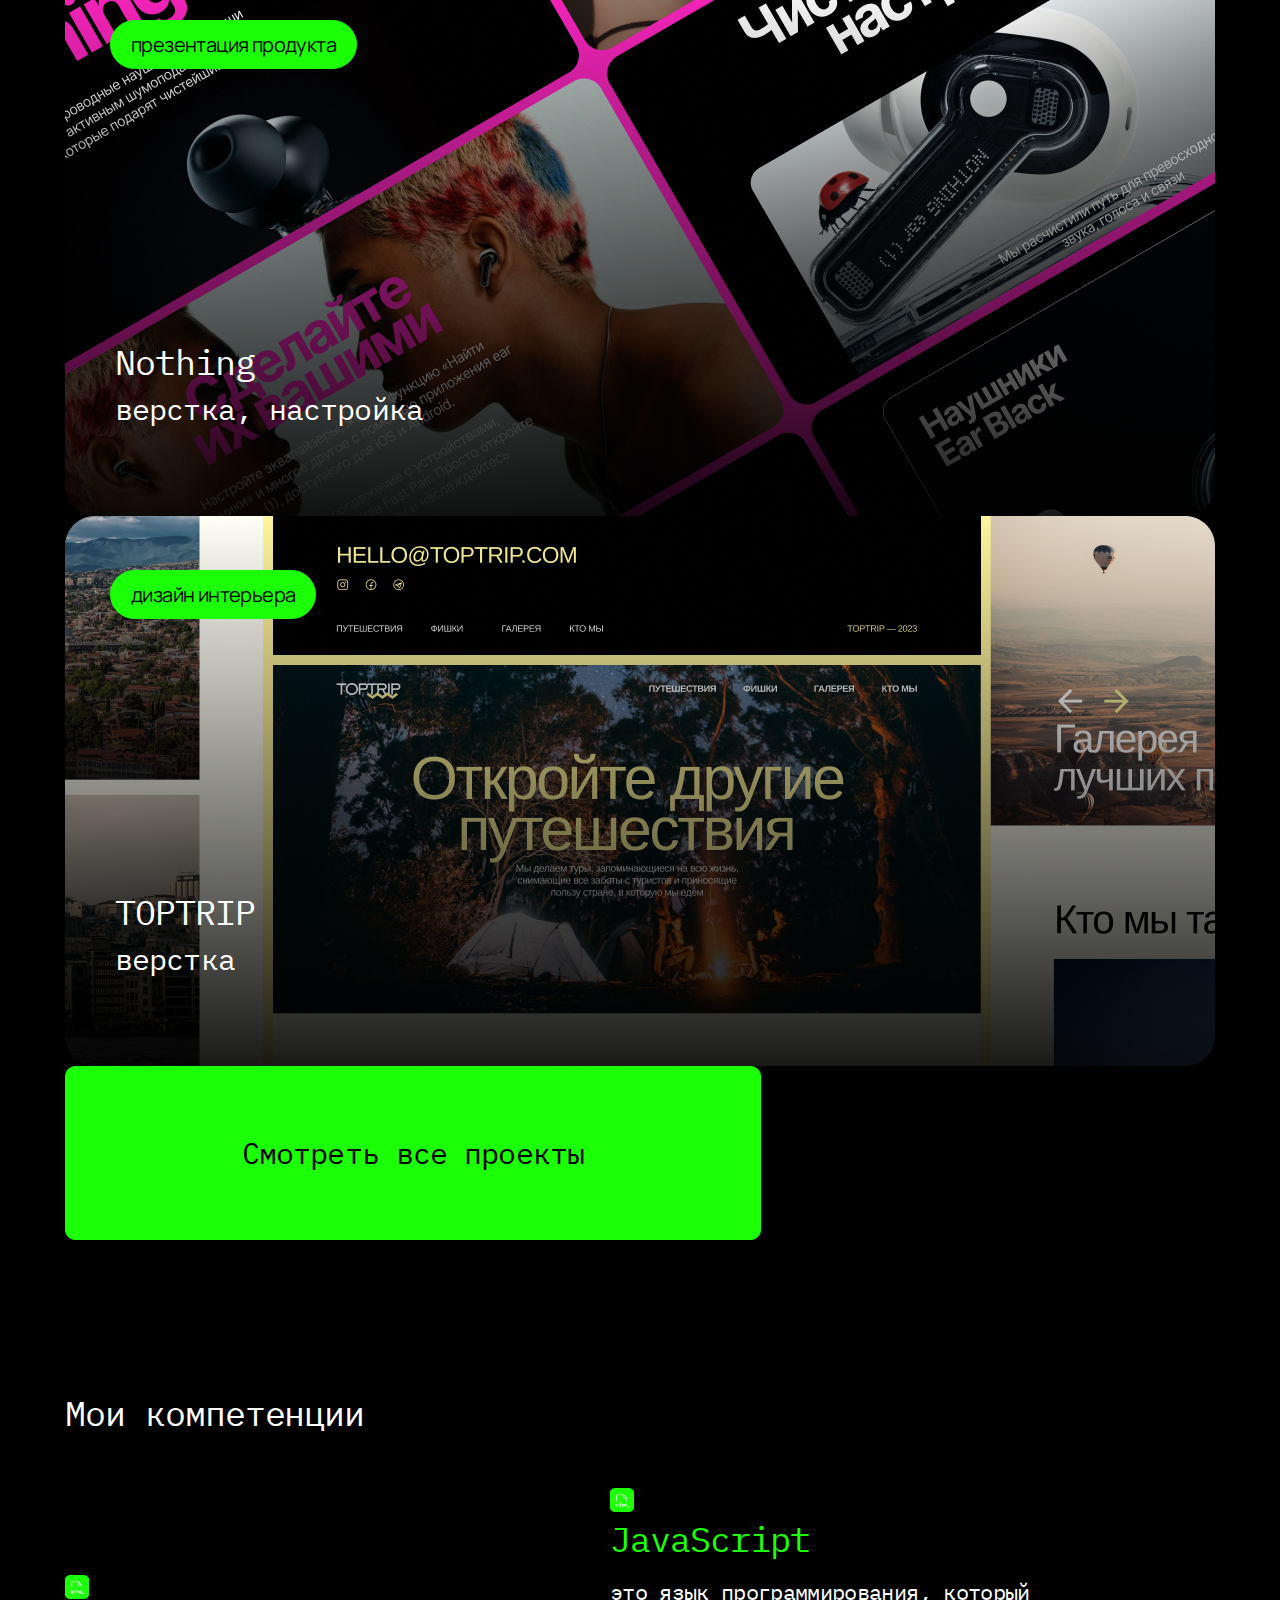
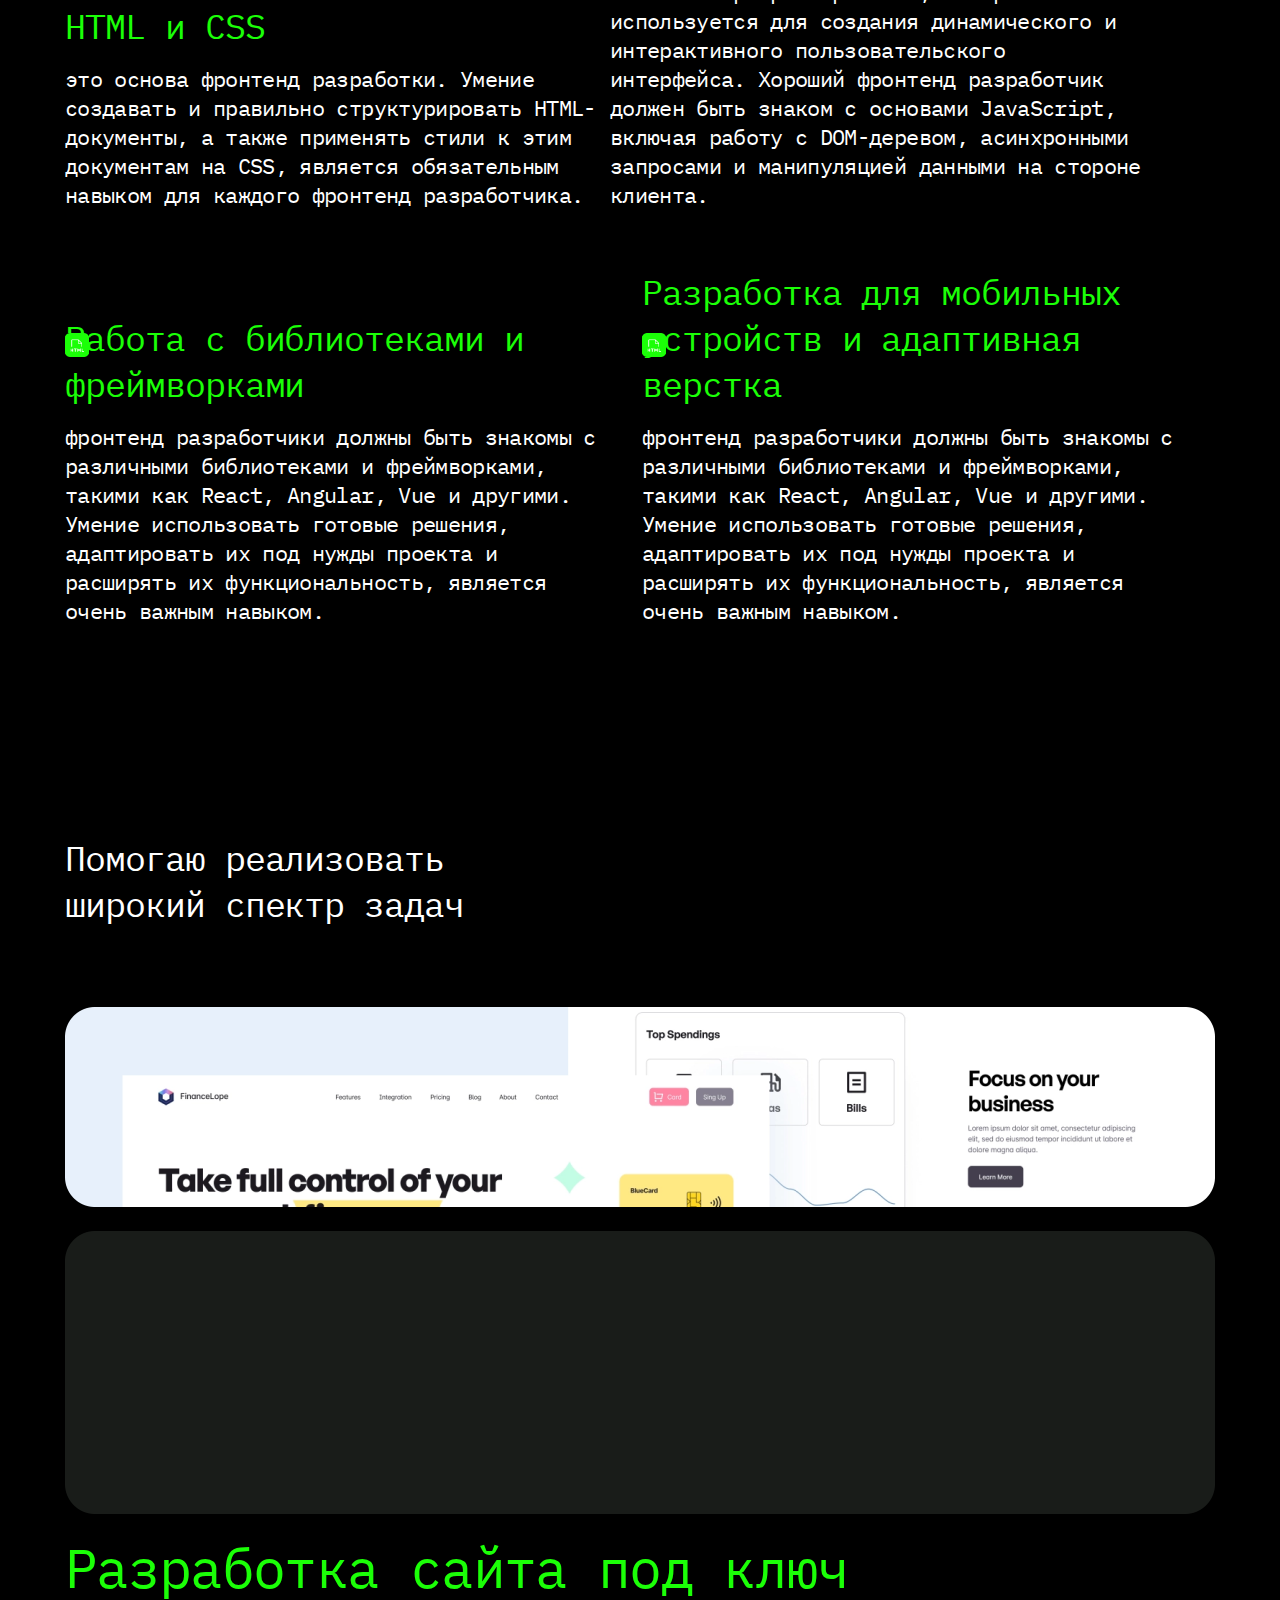
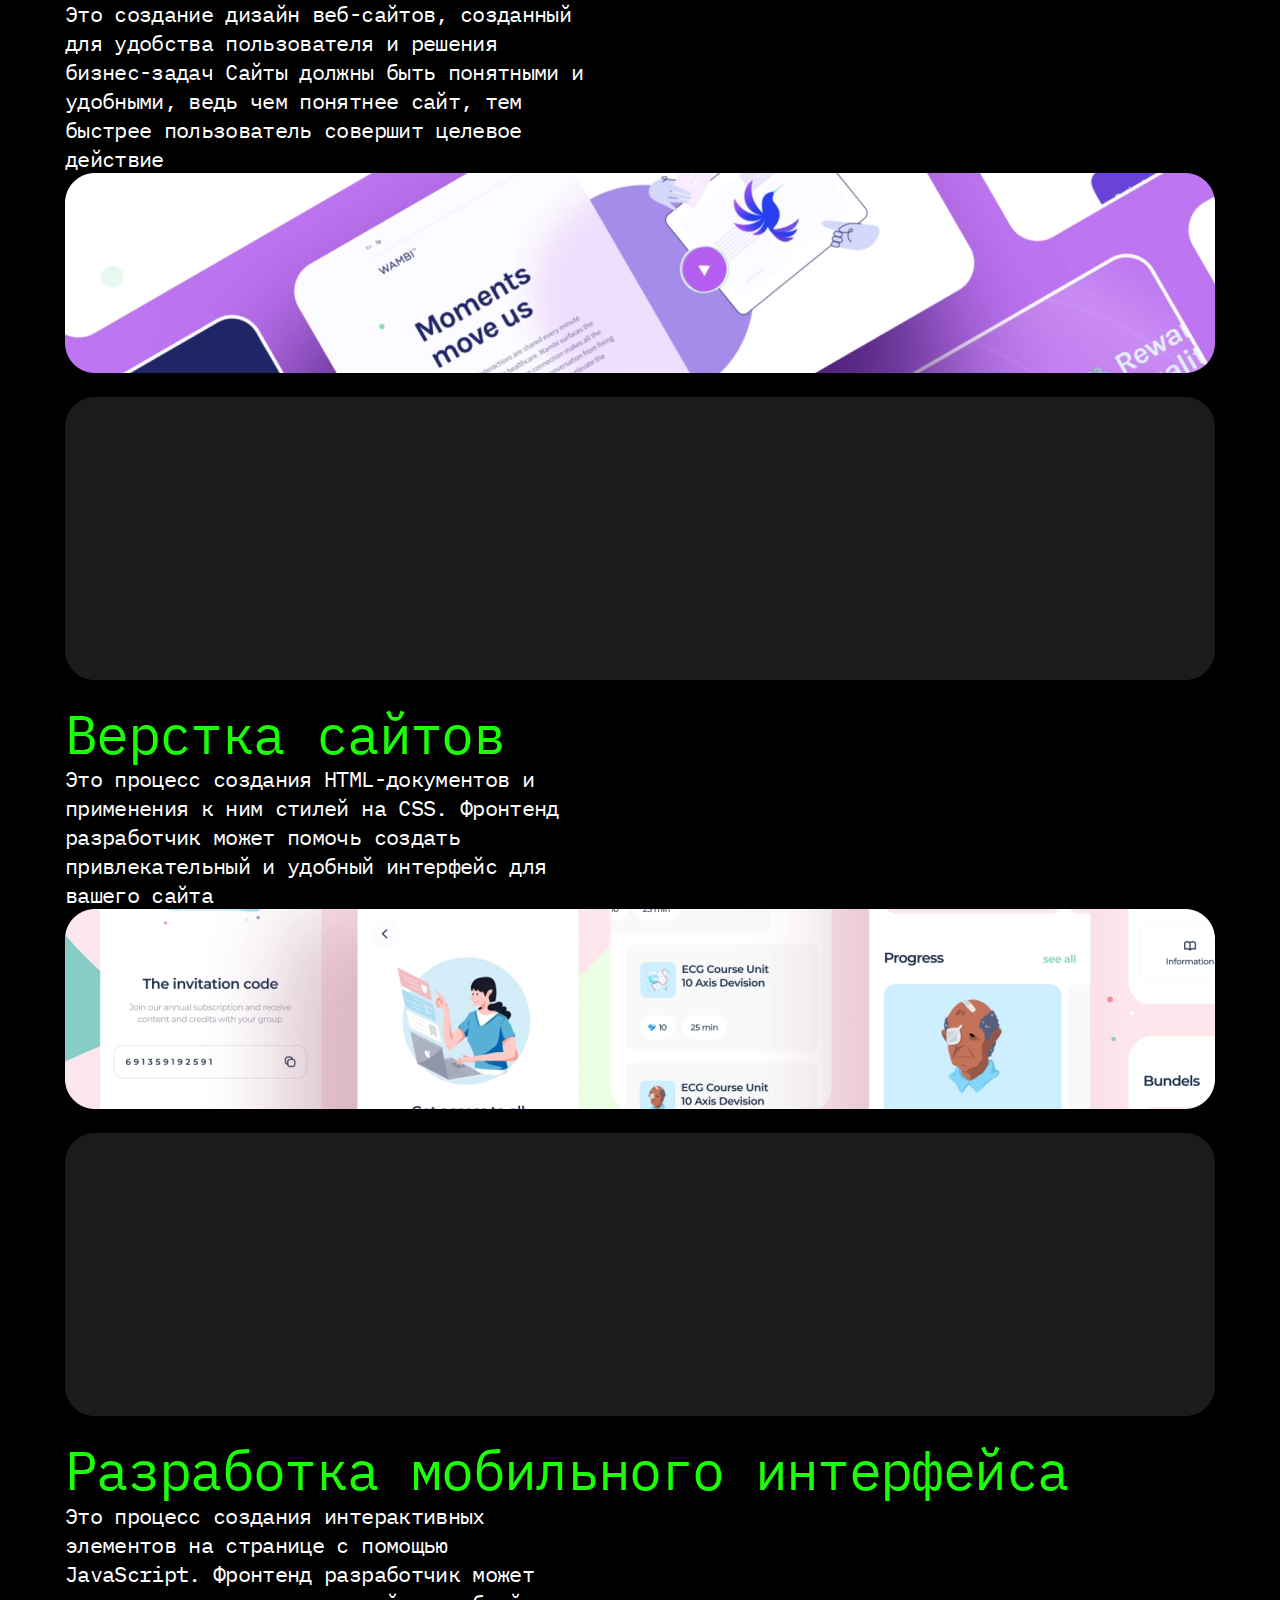
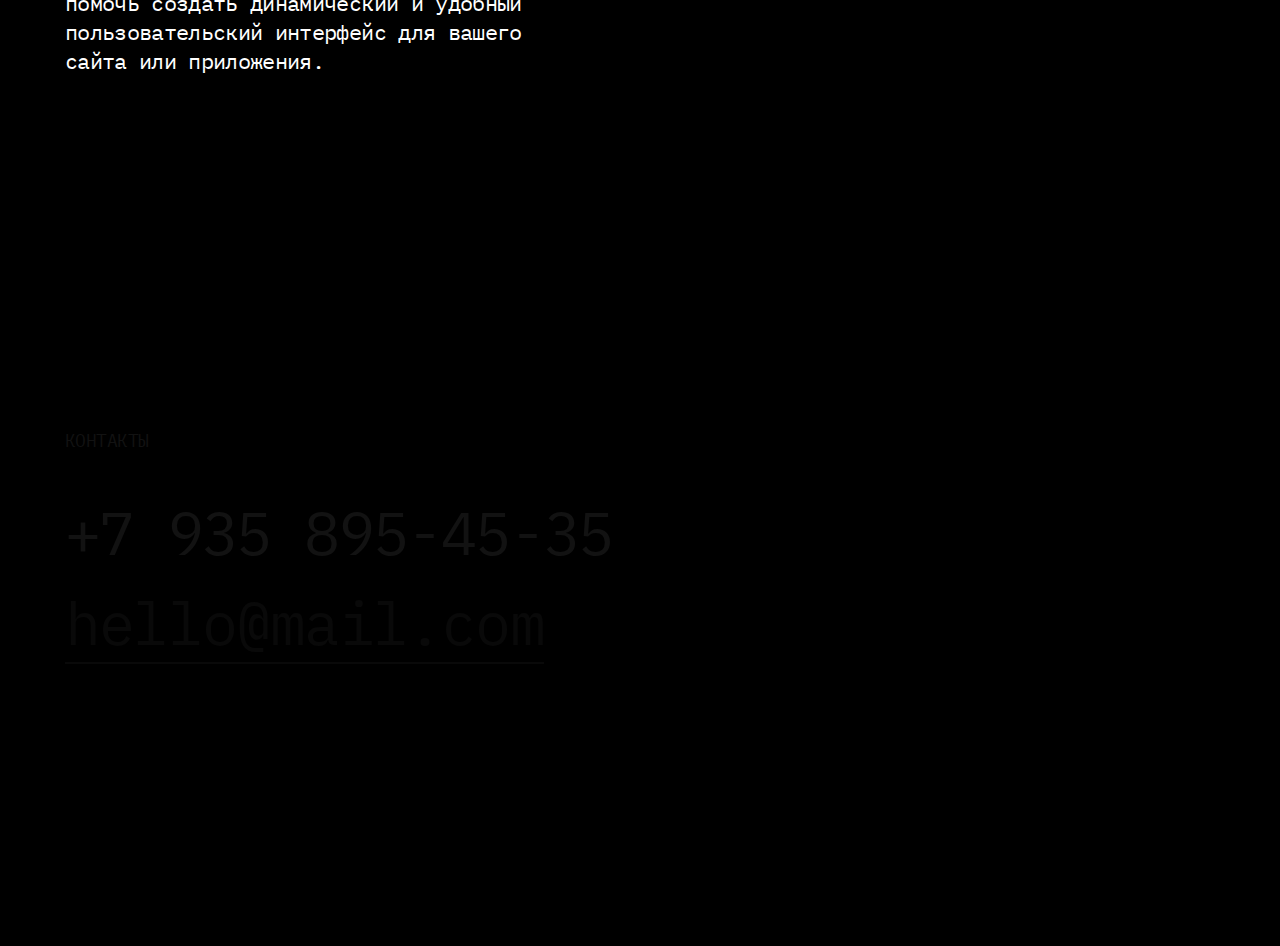
==== commit c10a22d8: "Add files via upload" ====
--- a/index.html
+++ b/index.html
@@ -3,13 +3,19 @@
   <head>
     <meta charset="UTF-8" />
     <meta name="viewport" content="width=device-width, initial-scale=1.0" />
-    <title>Metrika</title>
+    <title>Eva-Visit-Card</title>
     <link rel="stylesheet" href="./styles/reset.css" />
     <link rel="stylesheet" href="./styles/global.css" />
     <link rel="preconnect" href="https://fonts.googleapis.com" />
     <link rel="preconnect" href="https://fonts.gstatic.com" crossorigin />
     <link
-      href="https://fonts.googleapis.com/css2?family=Manrope:wght@200;400&display=swap"
+      href="https://fonts.googleapis.com/css2?family=IBM+Plex+Mono&display=swap"
+      rel="stylesheet"
+    />
+    <link rel="preconnect" href="https://fonts.googleapis.com" />
+    <link rel="preconnect" href="https://fonts.gstatic.com" crossorigin />
+    <link
+      href="https://fonts.googleapis.com/css2?family=IBM+Plex+Mono&family=Manrope&display=swap"
       rel="stylesheet"
     />
     <link rel="stylesheet" href="./styles/styles.css" />
@@ -17,142 +23,159 @@
   </head>
   <body>
     <header>
-      <div class="container">
-        <nav class="header__nav">
-          <img
-            id="#logo"
-            class="header__logo"
-            src="./resources/Metrika_logo.png"
-            alt="Метрика"
-          />
-          <div class="header__wrap">
-            <ul class="header__menu">
-              <li><a href="#section-1" class="menu__link">О НАС</a></li>
-              <li><a href="#section-2" class="menu__link">ПРОЕКТЫ</a></li>
-              <li><a href="#section-3" class="menu__link">УСЛУГИ</a></li>
-              <li><a href="#section-4" class="menu__link">КОНТАКТЫ</a></li>
-            </ul>
-          </div>
-        </nav>
-      </div>
+      <section class="hero">
+        <div class="container">
+          <nav class="header__nav">
+            <img
+              id="#logo"
+              class="header__logo"
+              src="./resources/logo-back.png"
+              alt="логотип"
+            />
+            <div class="header__wrap">
+              <ul class="header__menu">
+                <li><a href="#section-1" class="menu__link">портфолио</a></li>
+                <li><a href="#section-2" class="menu__link">компетенции</a></li>
+                <li><a href="#section-3" class="menu__link">услуги</a></li>
+                <li><a href="#section-4" class="menu__link">контакты</a></li>
+              </ul>
+            </div>
+          </nav>
+          <div class="hero__wrapper__text">
+            <p class="hero__text">
+              Разрабатываю имиджевые сайты для малого и среднего бизнеса,
+              которые повышают престиж компании и позволяют выделиться на фоне
+              конкурентов
+            </p>
+          </div>
+          <div class="hero__wrapper__title">
+            <h1 class="hero__title">
+              Привет, я Саша — фронтенд разарботчик и дизайнер сайтов
+            </h1>
+          </div>
+        </div>
+      </section>
     </header>
     <main>
-      <section class="hero">
-        <div class="container">
-          <h1 class="hero__title">
-            Современные и стильные интерьеры для комфортной жизни
-          </h1>
-          <div class="hero__wrapper">
-            <img
-              class="hero__img"
-              src="./resources/Wrap.png"
-              alt="Зелёная комната с серым креслом"
-            />
-            <p class="hero__text">
-              Мы - команда квалифицированных дизайнеров и архитекторов,
-              занимающихся разработкой и реализацией дизайн-проектов
-            </p>
-          </div>
-        </div>
-      </section>
-      <section class="about">
-        <div class="container">
-          <div class="about__container">
-            <h2 id="section-1" class="about__title">О НАС</h2>
-            <p class="about__text">
-              Студия основана в 2011 году. Полностью отдаемся проектированию и
-              реализации интерьеров. К нам обращаются за уютом, индивидуальными
-              решениями и практичностью. Находим конструктивные решения для
-              каждого интерьера, вплоть до каждой детали — нацелены на
-              результат.
-            </p>
-            <a class="about__btn" href="#!">Посмотреть услуги</a>
-          </div>
-        </div>
-      </section>
       <section class="project">
         <div class="container">
+          <h2 id="section-2" class="project__main">Самые свежие проекты</h2>
           <div class="project__container">
-            <h2 id="section-2" class="project__title">ПРОЕКТЫ</h2>
-            <div class="project__item">
-              <img
-                class="project__img"
-                src="./resources/Project-1.png"
-                alt="Дизайн с большими окнами, видом на город и красным диваном"
-              />
-              <h3 class="project__text">ЖК ПРАВОБЕРЕЖНЫЙ — 112 м² — 2023</h3>
-              <a href="#!" class="project__link">Подробнее→</a>
-            </div>
-            <div class="project__item">
-              <img
-                class="project__img"
-                src="./resources/Project-2.png"
-                alt="Скандинаский минималистичный дизайн"
-              />
-              <h3 class="project__text">ЖК НОРВЕЖСКИЙ ПАРК — 75 М² — 2023</h3>
-              <a href="#!" class="project__link">Подробнее→</a>
-            </div>
-            <div class="project__item">
-              <img
-                class="project__img"
-                src="./resources/Project-3.png"
-                alt="Дизайн из теплого дерева и серого камня"
-              />
-              <h3 class="project__text">ЖК СОСНОВСКИЕ ОЗЕРА — 94 М² — 2022</h3>
-              <a href="#!" class="project__link">Подробнее→</a>
-            </div>
-            <a href="#!" class="project__btn">Смотреть все проекты</a>
+            <div class="project__item__box">
+              <a href="#!"
+                ><img src="./resources/Metrika.png" class="project__img"
+              /></a>
+              <h3 class="project__title">дизайн интерьера</h3>
+              <p class="project__name">Метрика</p>
+              <p class="project__text">верстка, настройка</p>
+            </div>
+            <div class="project__item__box">
+              <a href="#!"
+                ><img src="./resources/Nothing.png" class="project__img"
+              /></a>
+              <h3 class="project__title">презентация продукта</h3>
+              <p class="project__name">Nothing</p>
+              <p class="project__text">верстка, настройка</p>
+            </div>
+            <div class="project__item__box">
+              <a href="#!"
+                ><img src="./resources/Toptrip.png" class="project__img"
+              /></a>
+              <h3 class="project__title">дизайн интерьера</h3>
+              <p class="project__name">TOPTRIP</p>
+              <p class="project__text">верстка</p>
+            </div>
+            <a href="#!" class="project__btn__show">Смотреть все проекты</a>
+          </div>
+        </div>
+      </section>
+      <section class="competence">
+        <div class="container">
+          <div class="competence__container">
+            <h2 id="section-3" class="service__main">Мои компетенции</h2>
+            <ul class="competence__list">
+              <li class="competence__item">
+                <h3 class="competence__title">HTML и CSS</h3>
+                <p class="competence__text">
+                  это основа фронтенд разработки. Умение создавать и правильно
+                  структурировать HTML-документы, а также применять стили к этим
+                  документам на CSS, является обязательным навыком для каждого
+                  фронтенд разработчика.
+                </p>
+              </li>
+              <li class="competence__item">
+                <h3 class="competence__title">JavaScript</h3>
+                <p class="competence__text">
+                  это язык программирования, который используется для создания
+                  динамического и интерактивного пользовательского интерфейса.
+                  Хороший фронтенд разработчик должен быть знаком с основами
+                  JavaScript, включая работу с DOM-деревом, асинхронными
+                  запросами и манипуляцией данными на стороне клиента.
+                </p>
+              </li>
+              <li class="competence__item">
+                <h3 class="competence__title">
+                  Работа с библиотеками и фреймворками
+                </h3>
+                <p class="competence__text">
+                  фронтенд разработчики должны быть знакомы с различными
+                  библиотеками и фреймворками, такими как React, Angular, Vue и
+                  другими. Умение использовать готовые решения, адаптировать их
+                  под нужды проекта и расширять их функциональность, является
+                  очень важным навыком.
+                </p>
+              </li>
+              <li class="competence__item">
+                <h3 class="competence__title">
+                  Разработка для мобильных устройств и адаптивная верстка
+                </h3>
+                <p class="competence__text">
+                  фронтенд разработчики должны быть знакомы с различными
+                  библиотеками и фреймворками, такими как React, Angular, Vue и
+                  другими. Умение использовать готовые решения, адаптировать их
+                  под нужды проекта и расширять их функциональность, является
+                  очень важным навыком.
+                </p>
+              </li>
+            </ul>
           </div>
         </div>
       </section>
       <section class="service">
         <div class="container">
+          <h2 class="service__main">
+            Помогаю реализовать широкий спектр задач
+          </h2>
           <div class="service__container">
-            <h2 id="section-3" class="service__title">УСЛУГИ</h2>
-            <div class="service__item">
-              <img
-                class="service__img"
-                src="./resources/Service-1.png"
-                alt="Чертежи и карандаш"
-              />
-              <h3 class="service__text">Планировочное решение — от 2500₽/м²</h3>
-            </div>
-            <div class="service__item">
-              <img
-                class="service__img"
-                src="./resources/Service-2.png"
-                alt="Цветовая палитра пантон"
-              />
-              <h3 class="service__text">Дизайн-проект — от 3000₽/м²</h3>
-            </div>
-            <div class="service__item">
-              <img
-                class="service__img"
-                src="./resources/Service-3.png"
-                alt="Архитектор чертит проект"
-              />
-              <h3 class="service__text">
-                Авторский надзор — от 30 000₽ в месяц
-              </h3>
-            </div>
-            <div class="service__item">
-              <img
-                class="service__img"
-                src="./resources/Service-4.png"
-                alt="Склад"
-              />
-              <h3 class="service__text">
-                Комплектация — 5% от стоимости спецификации
-              </h3>
-            </div>
-          </div>
-        </div>
-      </section>
-      <section class="ex-project">
-        <div class="container">
-          <div class="ex-project__container">
-            <p class="ex-project__text">
-              Проект Двухкомнатной квартиры в ЖК Лесной Пейзаж
+            <img class="service__img" src="./resources/service1.png" />
+            <img class="service__img__wrap" src="./resources/serviceBack.png" />
+            <h3 class="service__title">Разработка сайта под ключ</h3>
+            <p class="service__text">
+              Это создание дизайн веб-сайтов, созданный для удобства
+              пользователя и решения бизнес-задач Сайты должны быть понятными и
+              удобными, ведь чем понятнее сайт, тем быстрее пользователь
+              совершит целевое действие
+            </p>
+          </div>
+          <div class="service__container">
+            <img class="service__img" src="./resources/service2.png" />
+            <img class="service__img__wrap" src="./resources/serviceBack.png" />
+            <h3 class="service__title">Верстка сайтов</h3>
+            <p class="service__text">
+              Это процесс создания HTML-документов и применения к ним стилей на
+              CSS. Фронтенд разработчик может помочь создать привлекательный и
+              удобный интерфейс для вашего сайта
+            </p>
+          </div>
+          <div class="service__container">
+            <img class="service__img" src="./resources/service3.png" />
+            <img class="service__img__wrap" src="./resources/serviceBack.png" />
+            <h3 class="service__title">Разработка мобильного интерфейса</h3>
+            <p class="service__text">
+              Это процесс создания интерактивных элементов на странице с помощью
+              JavaScript. Фронтенд разработчик может помочь создать динамический
+              и удобный пользовательский интерфейс для вашего сайта или
+              приложения.
             </p>
           </div>
         </div>
@@ -175,7 +198,7 @@
         </div>
       </section>
     </main>
-    <footer>
+    <!--<footer>
       <section class="footer">
         <div class="container">
           <div class="footer__nav">
@@ -195,6 +218,6 @@
           </div>
         </div>
       </section>
-    </footer>
+    </footer>-->
   </body>
 </html>
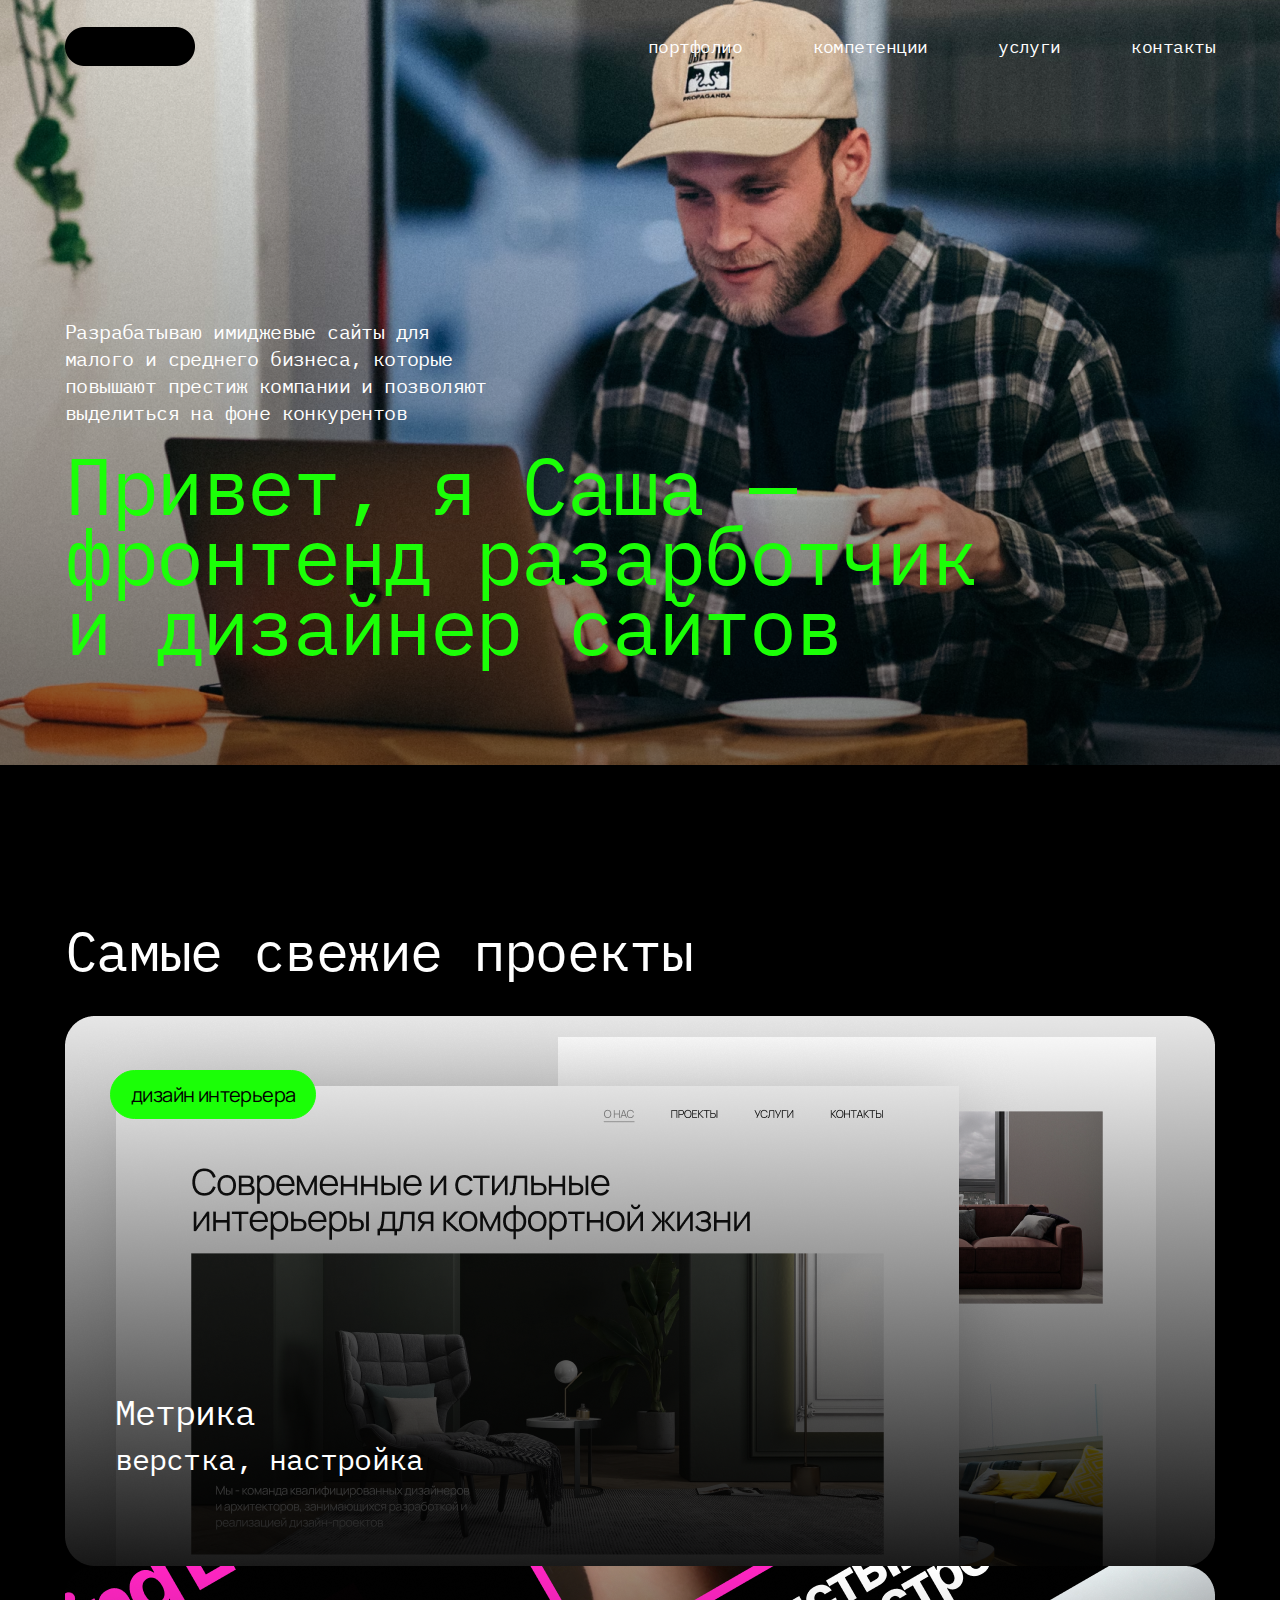
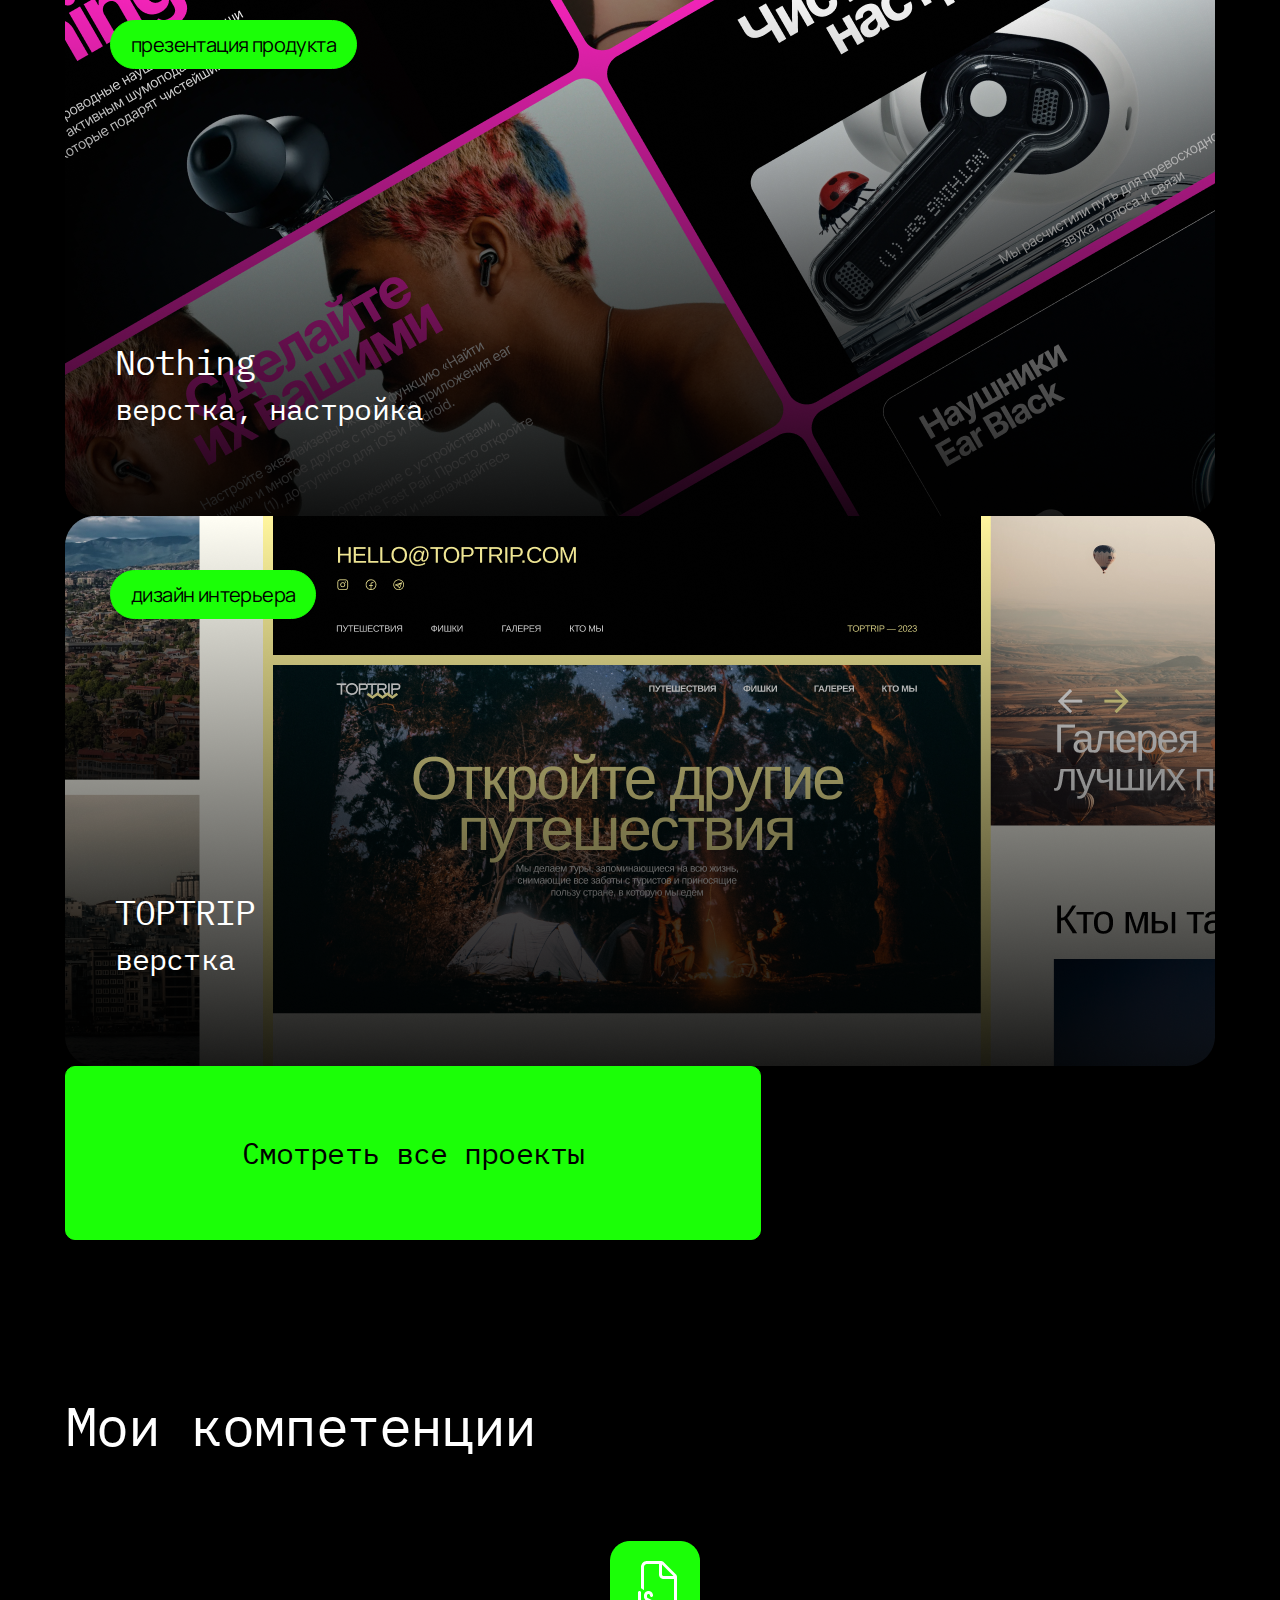
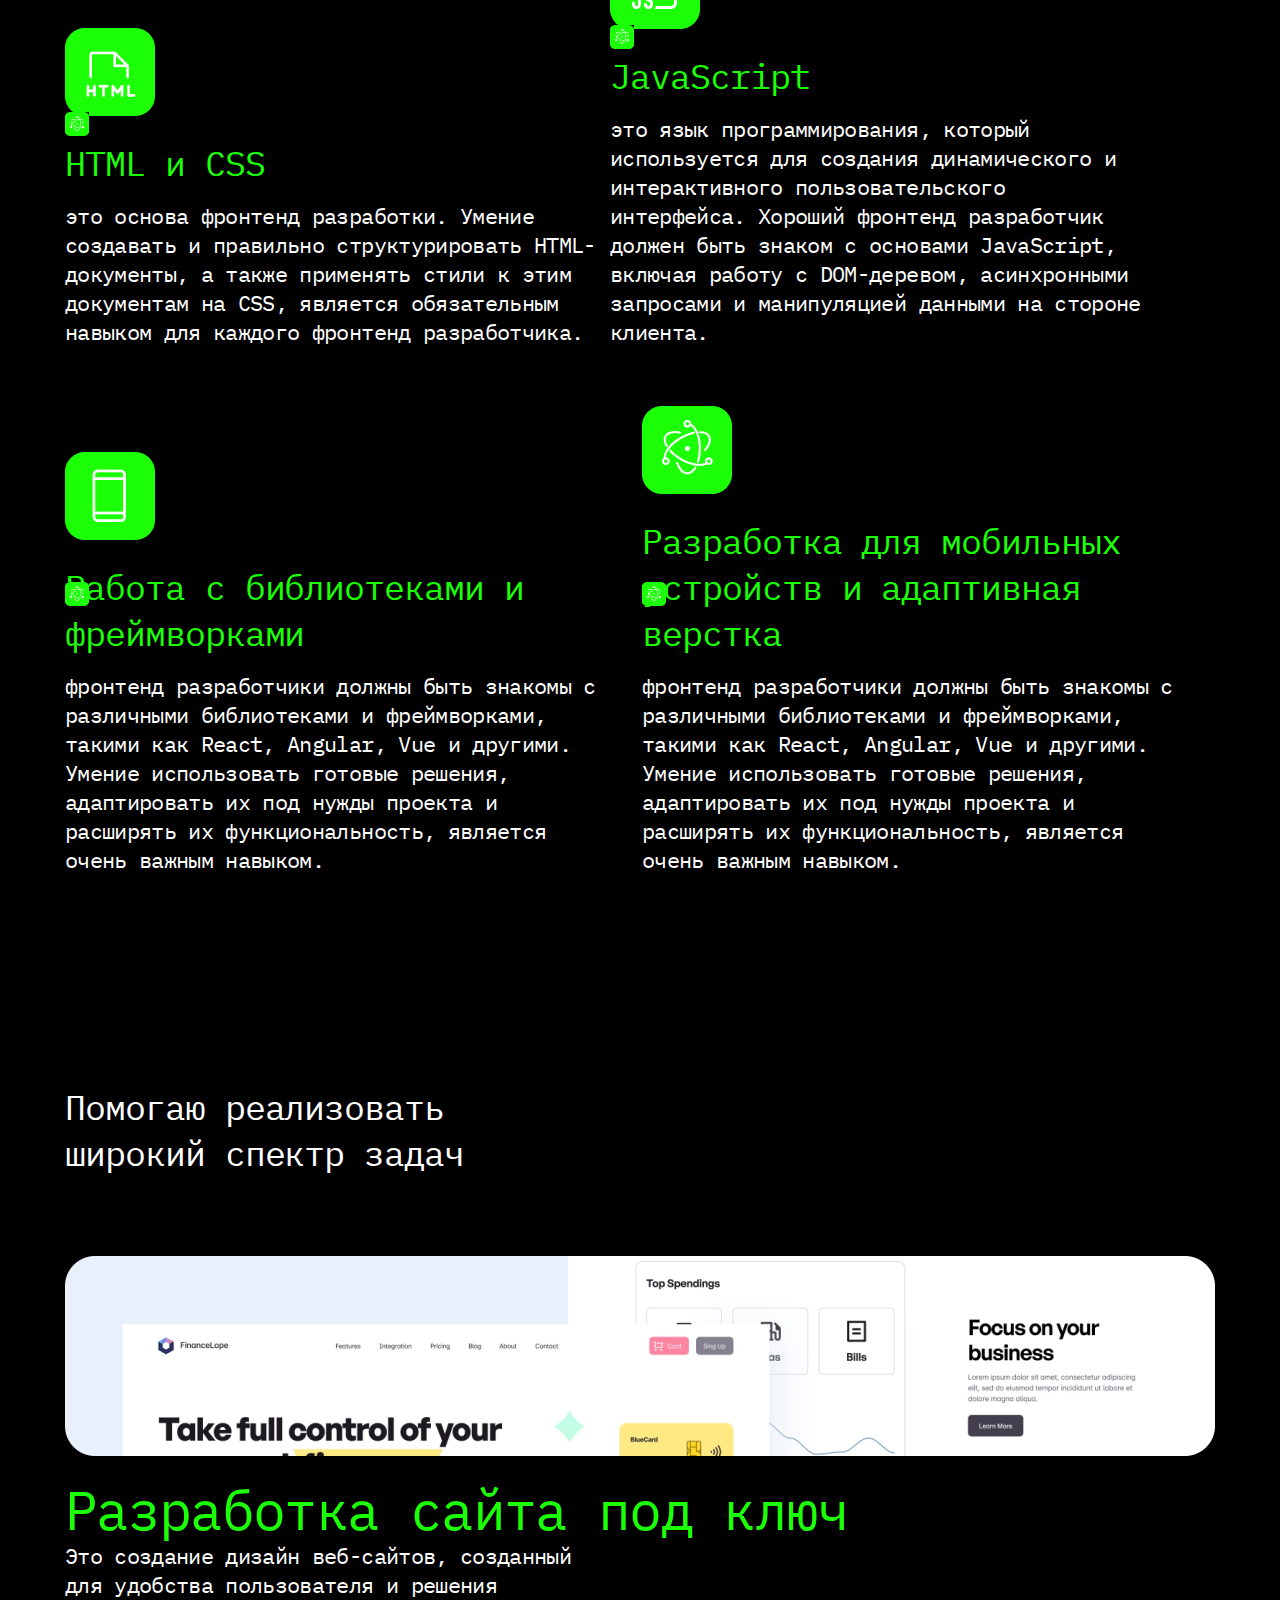
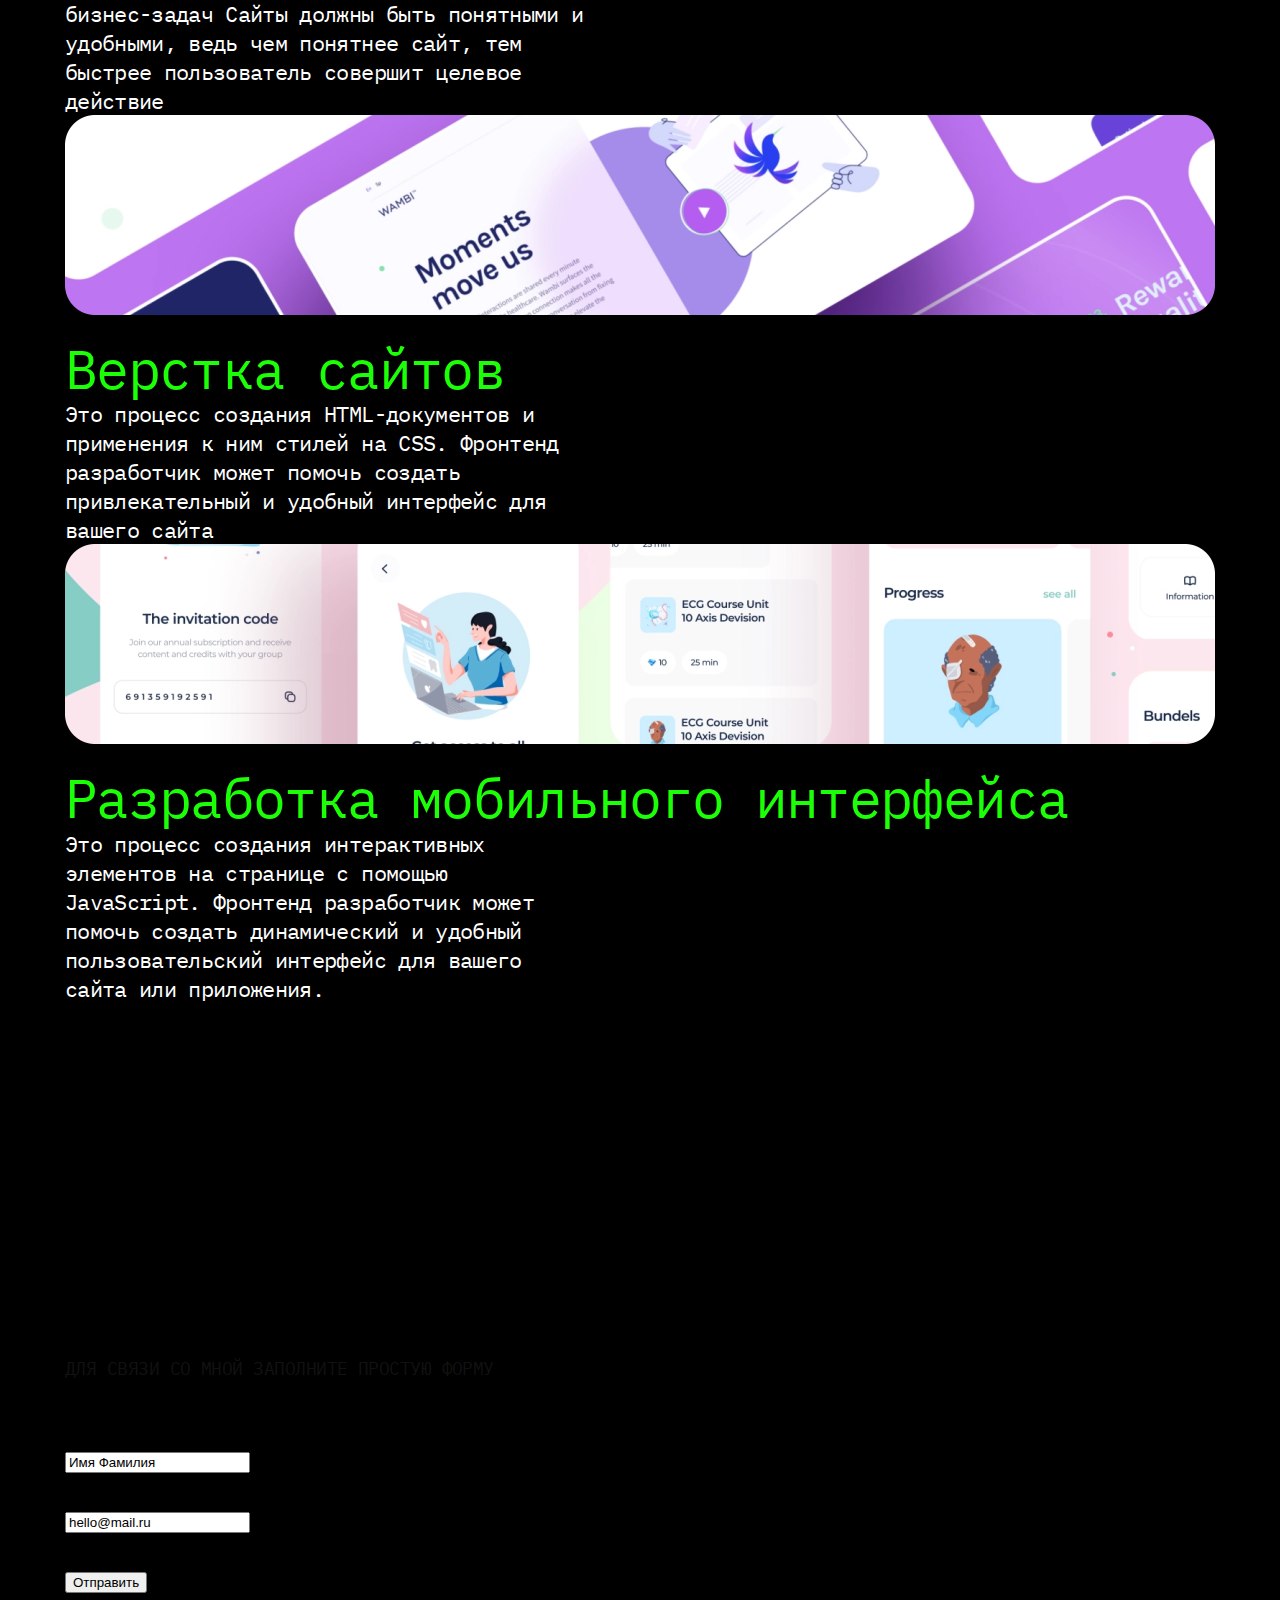
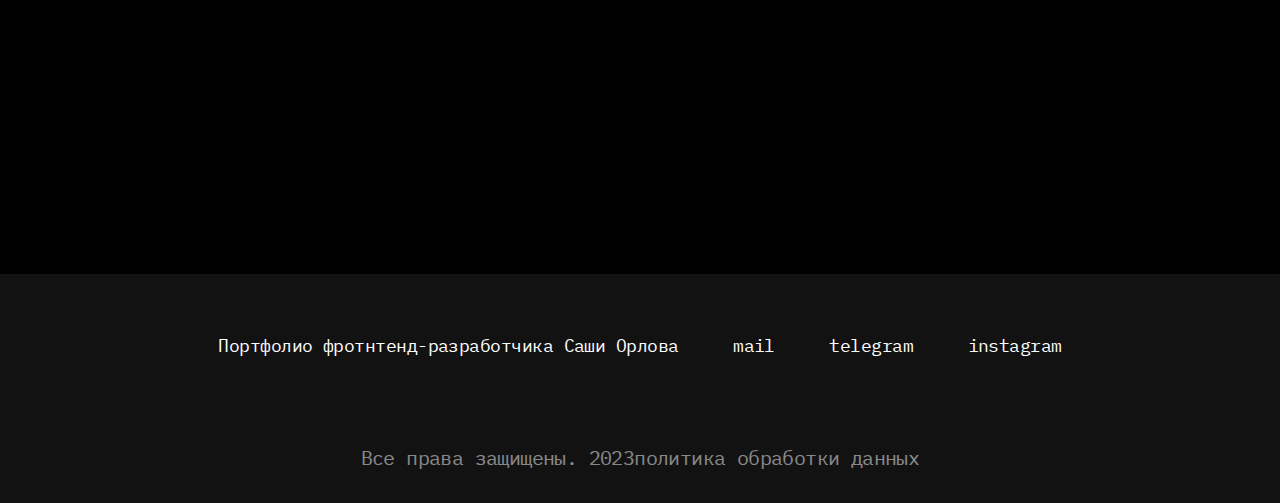
==== commit d8c6638f: "Add files via upload" ====
--- a/index.html
+++ b/index.html
@@ -85,16 +85,17 @@
               <p class="project__name">TOPTRIP</p>
               <p class="project__text">верстка</p>
             </div>
-            <a href="#!" class="project__btn__show">Смотреть все проекты</a>
-          </div>
+          </div>
+          <a href="#!" class="project__btn__show">Смотреть все проекты</a>
         </div>
       </section>
       <section class="competence">
         <div class="container">
+          <h2 id="section-3" class="competence__main">Мои компетенции</h2>
           <div class="competence__container">
-            <h2 id="section-3" class="service__main">Мои компетенции</h2>
             <ul class="competence__list">
               <li class="competence__item">
+                <img src="./resources/ic_html.png" class="competence__ic" />
                 <h3 class="competence__title">HTML и CSS</h3>
                 <p class="competence__text">
                   это основа фронтенд разработки. Умение создавать и правильно
@@ -104,6 +105,7 @@
                 </p>
               </li>
               <li class="competence__item">
+                <img src="./resources/ic_js.png" class="competence__ic" />
                 <h3 class="competence__title">JavaScript</h3>
                 <p class="competence__text">
                   это язык программирования, который используется для создания
@@ -114,6 +116,7 @@
                 </p>
               </li>
               <li class="competence__item">
+                <img src="./resources/ic_library.png" class="competence__ic" />
                 <h3 class="competence__title">
                   Работа с библиотеками и фреймворками
                 </h3>
@@ -126,6 +129,7 @@
                 </p>
               </li>
               <li class="competence__item">
+                <img src="./resources/ic_react.png" class="competence__ic" />
                 <h3 class="competence__title">
                   Разработка для мобильных устройств и адаптивная верстка
                 </h3>
@@ -148,76 +152,82 @@
           </h2>
           <div class="service__container">
             <img class="service__img" src="./resources/service1.png" />
-            <img class="service__img__wrap" src="./resources/serviceBack.png" />
-            <h3 class="service__title">Разработка сайта под ключ</h3>
-            <p class="service__text">
-              Это создание дизайн веб-сайтов, созданный для удобства
-              пользователя и решения бизнес-задач Сайты должны быть понятными и
-              удобными, ведь чем понятнее сайт, тем быстрее пользователь
-              совершит целевое действие
-            </p>
+            <div class="service__box">
+              <h3 class="service__title">Разработка сайта под ключ</h3>
+              <p class="service__text">
+                Это создание дизайн веб-сайтов, созданный для удобства
+                пользователя и решения бизнес-задач Сайты должны быть понятными
+                и удобными, ведь чем понятнее сайт, тем быстрее пользователь
+                совершит целевое действие
+              </p>
+            </div>
           </div>
           <div class="service__container">
             <img class="service__img" src="./resources/service2.png" />
-            <img class="service__img__wrap" src="./resources/serviceBack.png" />
-            <h3 class="service__title">Верстка сайтов</h3>
-            <p class="service__text">
-              Это процесс создания HTML-документов и применения к ним стилей на
-              CSS. Фронтенд разработчик может помочь создать привлекательный и
-              удобный интерфейс для вашего сайта
-            </p>
+            <div class="service__box">
+              <h3 class="service__title">Верстка сайтов</h3>
+              <p class="service__text">
+                Это процесс создания HTML-документов и применения к ним стилей
+                на CSS. Фронтенд разработчик может помочь создать
+                привлекательный и удобный интерфейс для вашего сайта
+              </p>
+            </div>
           </div>
           <div class="service__container">
             <img class="service__img" src="./resources/service3.png" />
-            <img class="service__img__wrap" src="./resources/serviceBack.png" />
-            <h3 class="service__title">Разработка мобильного интерфейса</h3>
-            <p class="service__text">
-              Это процесс создания интерактивных элементов на странице с помощью
-              JavaScript. Фронтенд разработчик может помочь создать динамический
-              и удобный пользовательский интерфейс для вашего сайта или
-              приложения.
+            <div class="service__box">
+              <h3 class="service__title">Разработка мобильного интерфейса</h3>
+              <p class="service__text">
+                Это процесс создания интерактивных элементов на странице с
+                помощью JavaScript. Фронтенд разработчик может помочь создать
+                динамический и удобный пользовательский интерфейс для вашего
+                сайта или приложения.
+              </p>
+            </div>
+          </div>
+        </div>
+      </section>
+      <section class="contacts">
+        <div class="container">
+          <div class="contacts__container">
+            <h2 id="section-4" class="contacts__title">
+              Для связи со мной заполните простую форму
+            </h2>
+            <ul>
+              <li>
+            <input class="contacts__itp" type="text" name="Username" value="Имя Фамилия" />
+          </li>
+          <li>
+            <input class="contacts__itp" type="text" name="Mail" value="hello@mail.ru" />
+          </li>
+          </ul>
+          <button class="contacts__btn">Отправить</button>
             </p>
           </div>
         </div>
       </section>
-      <section class="contacts">
-        <div class="container">
-          <div class="contacts__container">
-            <h2 id="section-4" class="contacts__title">КОНТАКТЫ</h2>
-            <p class="contacts__number">
-              <a href="tel:+79358954535" class="number__line"
-                >+7 935 895-45-35</a
-              >
-            </p>
-            <p class="contacts__mail">
-              <a href="mailto:hello@mail.com" class="mail__line"
-                >hello@mail.com</a
-              >
-            </p>
-          </div>
-        </div>
-      </section>
     </main>
-    <!--<footer>
+    <footer>
       <section class="footer">
         <div class="container">
           <div class="footer__nav">
             <ul class="footer__menu">
-              <li><a href="#section-1" class="menu__link">О НАС</a></li>
-              <li><a href="#section-2" class="menu__link">ПРОЕКТЫ</a></li>
-              <li><a href="#section-3" class="menu__link">УСЛУГИ</a></li>
-              <li><a href="#section-4" class="menu__link">КОНТАКТЫ</a></li>
+              <li><a href="#section-1" class="menu__link">Портфолио фротнтенд-разработчика Саши Орлова</a></li>
+              <li><a href="#section-2" class="menu__link">mail</a></li>
+              <li><a href="#section-3" class="menu__link">telegram</a></li>
+              <li><a href="#section-4" class="menu__link">instagram</a></li>
             </ul>
           </div>
           <div class="footer__bottom">
-            <p>
-              <a href="#logo" class="bottom__title"
-                >студия дизайна интерьера Метрика — 2023</a
-              >
+            <p class="bottom__title">
+               Все права защищены. 2023
             </p>
-          </div>
-        </div>
-      </section>
-    </footer>-->
+            <p class="bottom__title">
+              политика обработки данных
+           </p>
+          </div>
+        </div>
+      </section>
+    </footer>
   </body>
 </html>
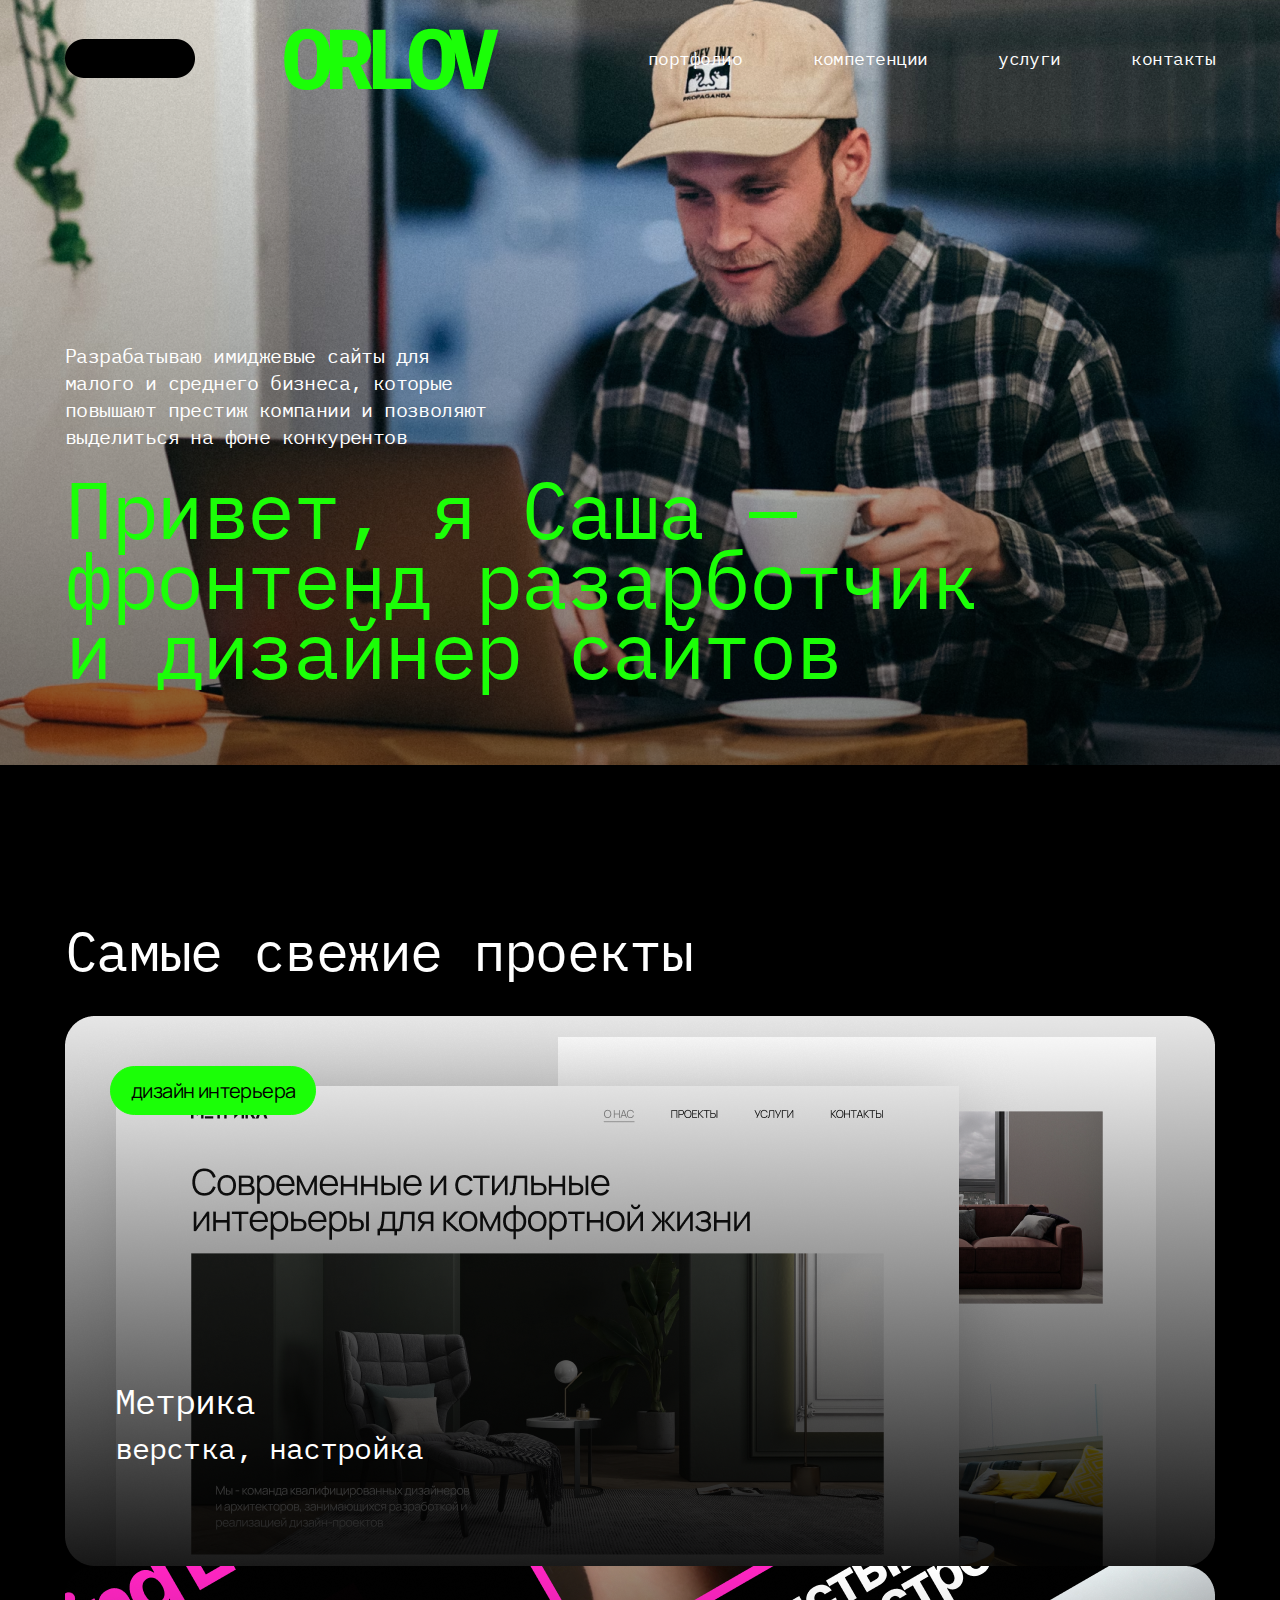
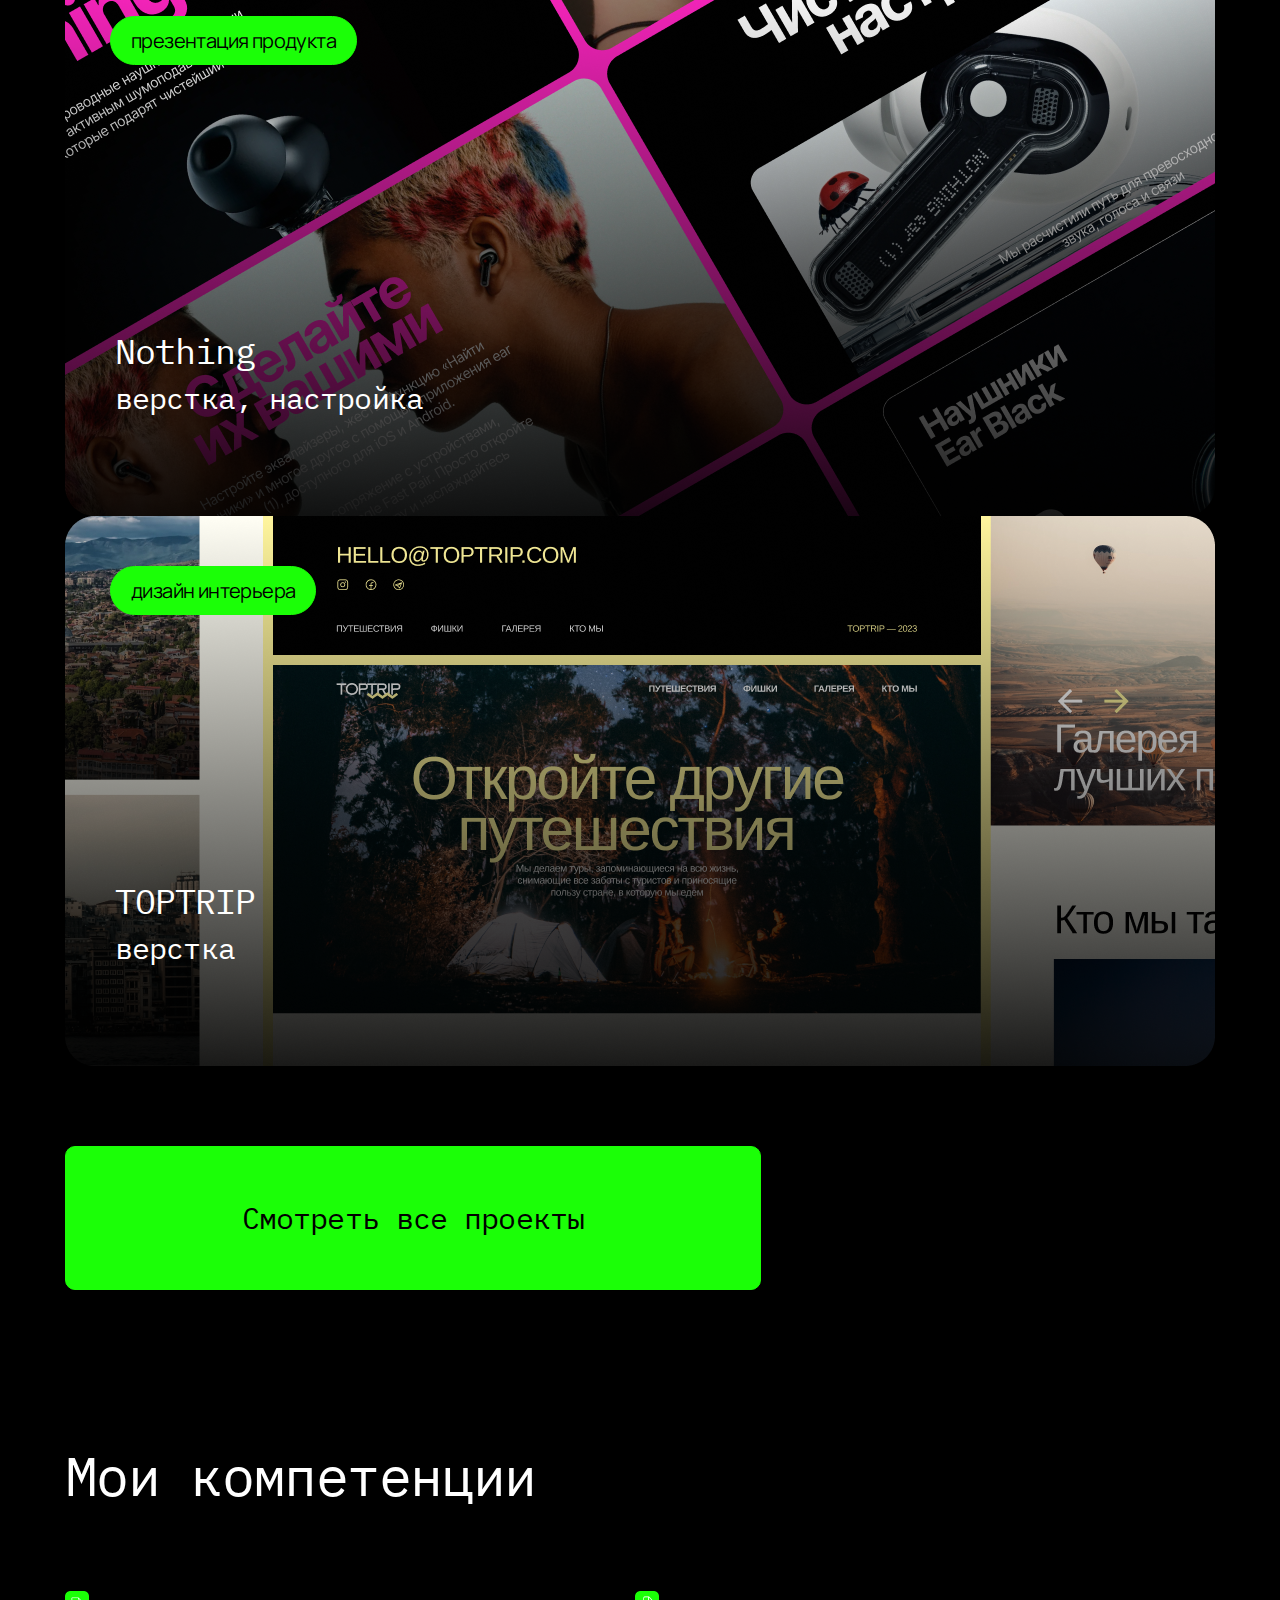
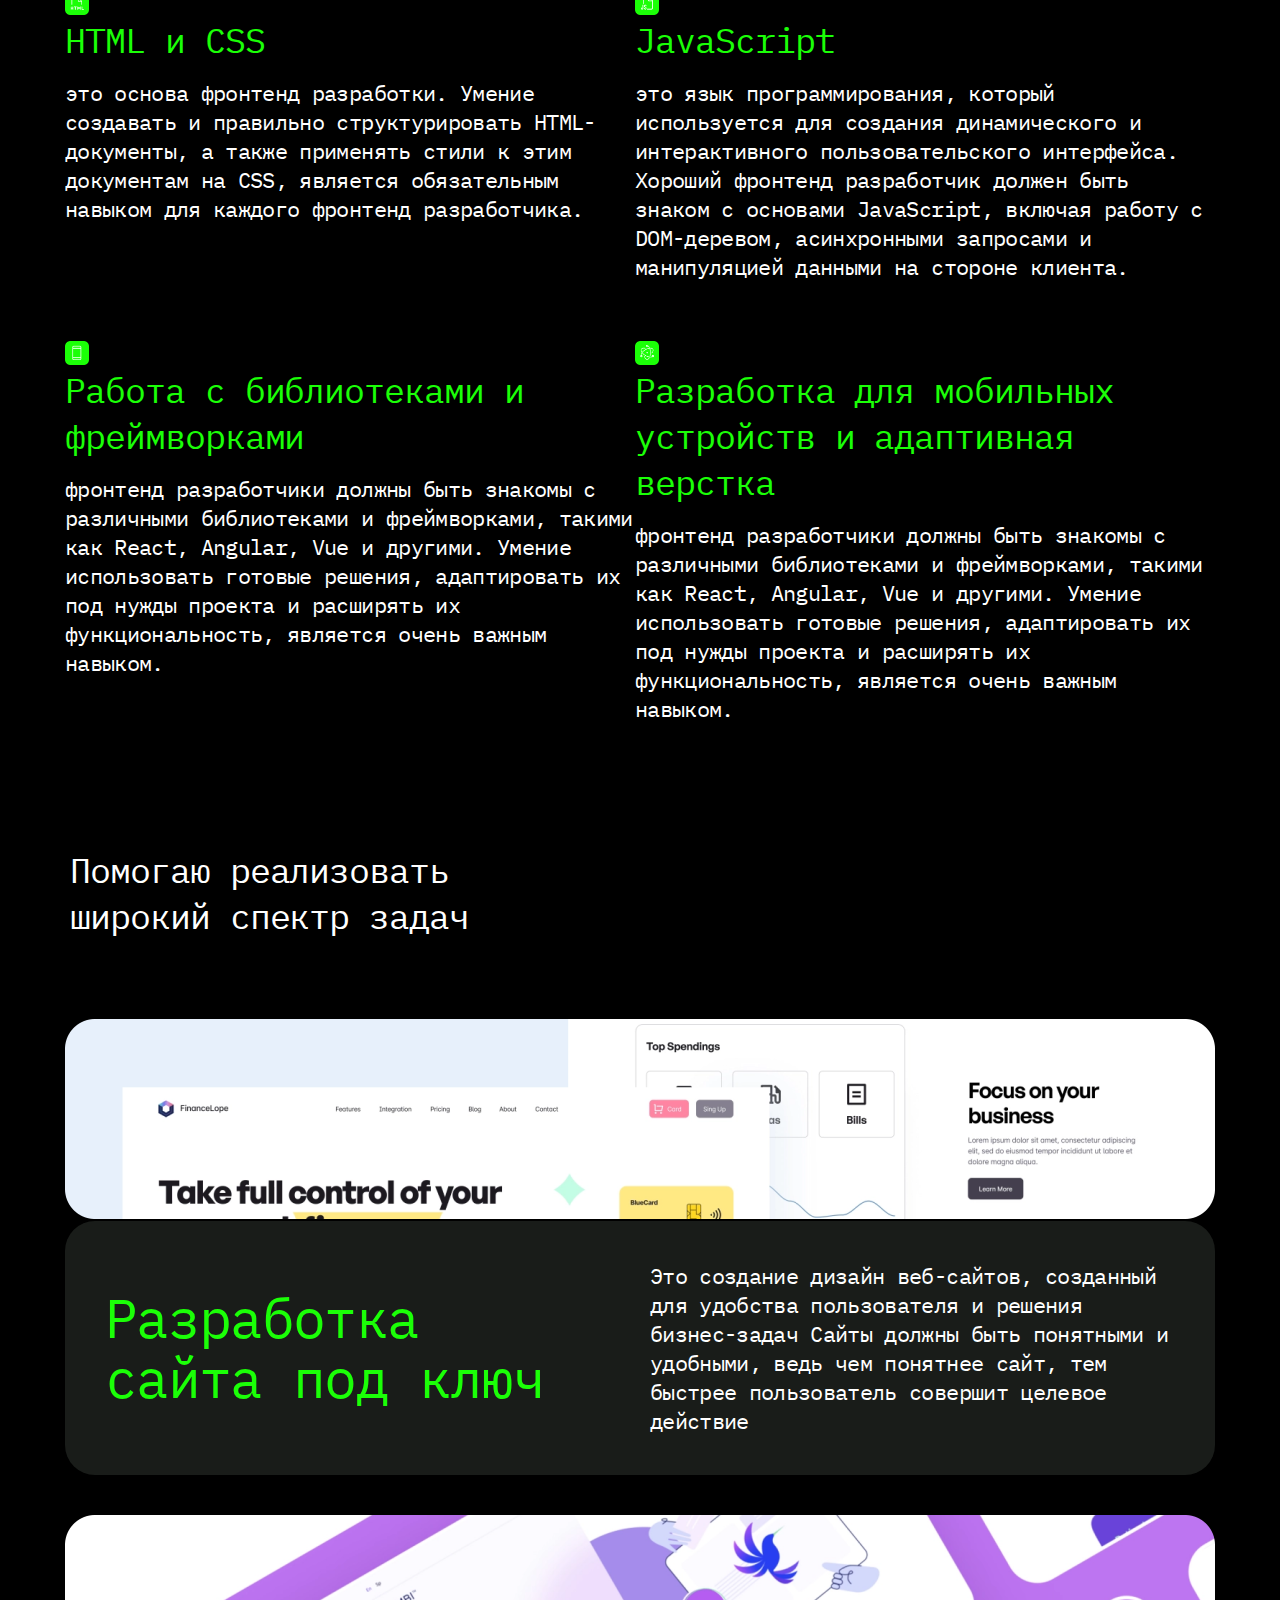
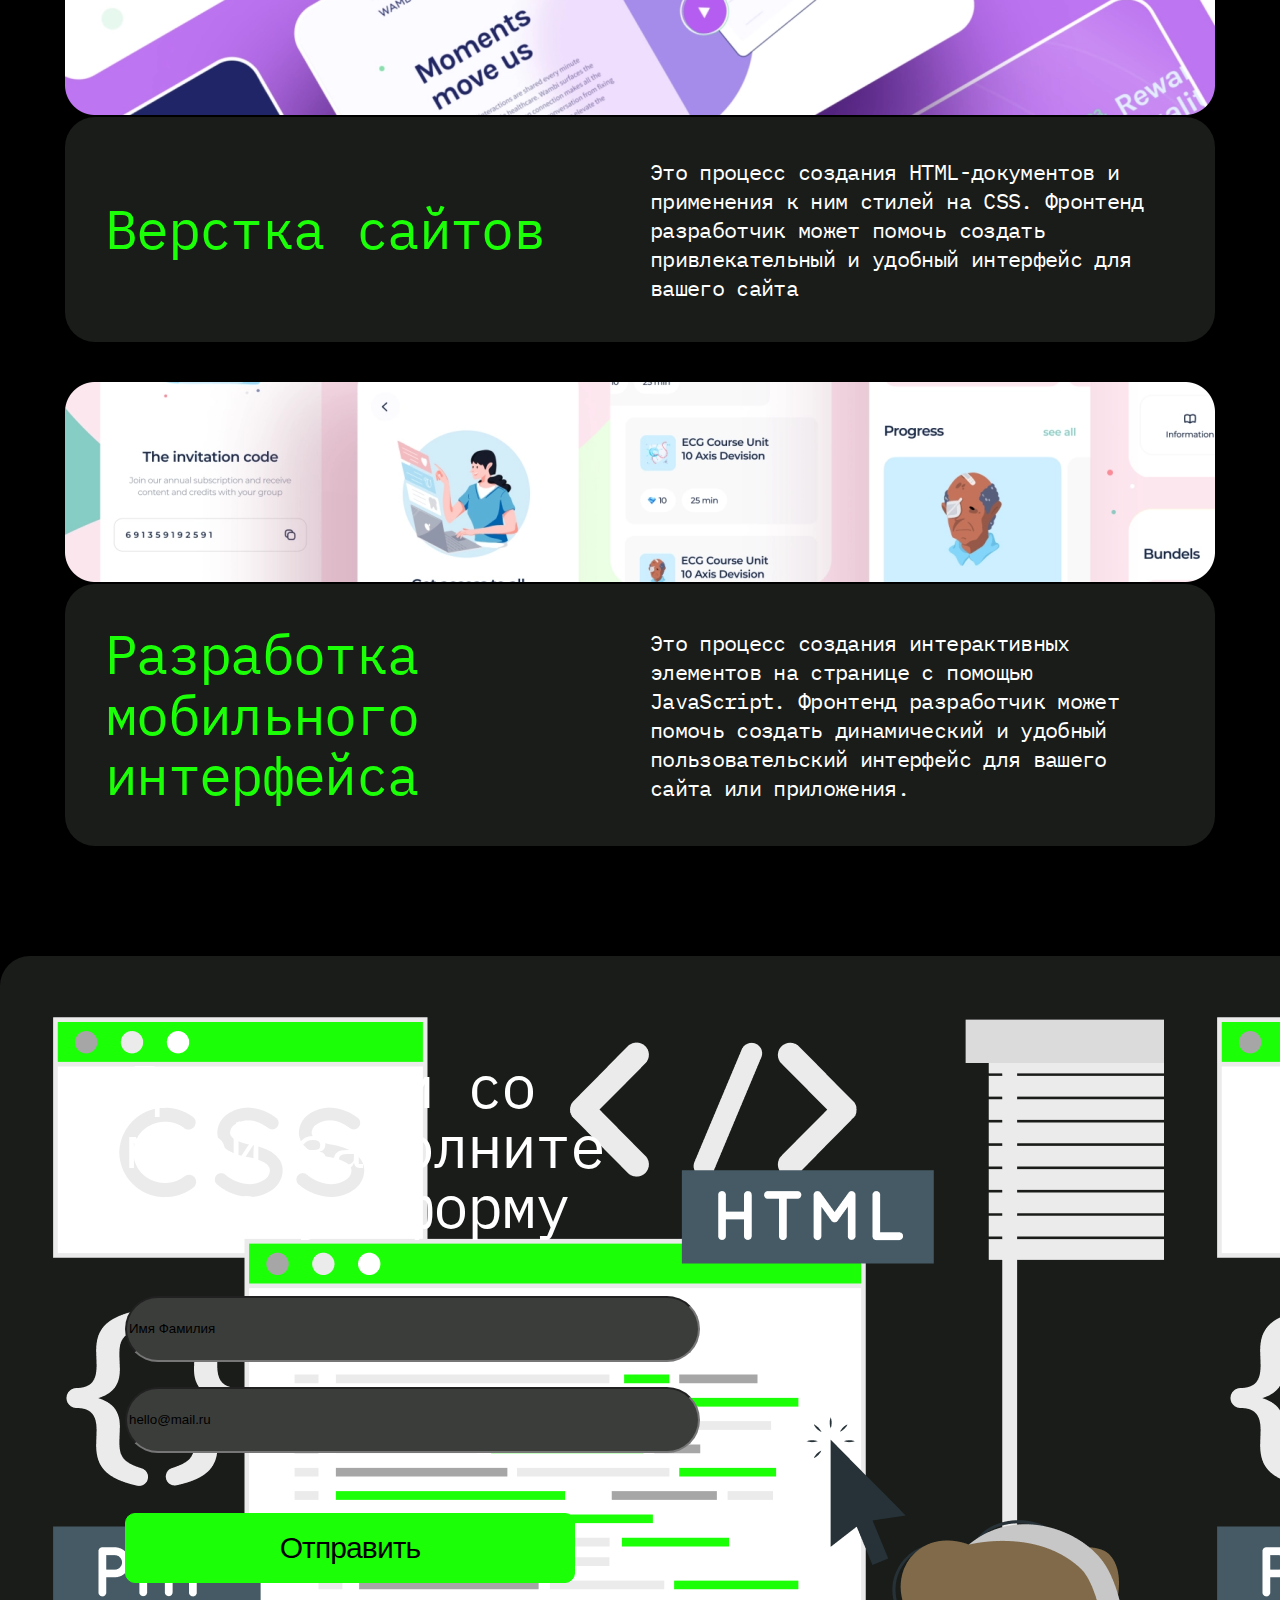
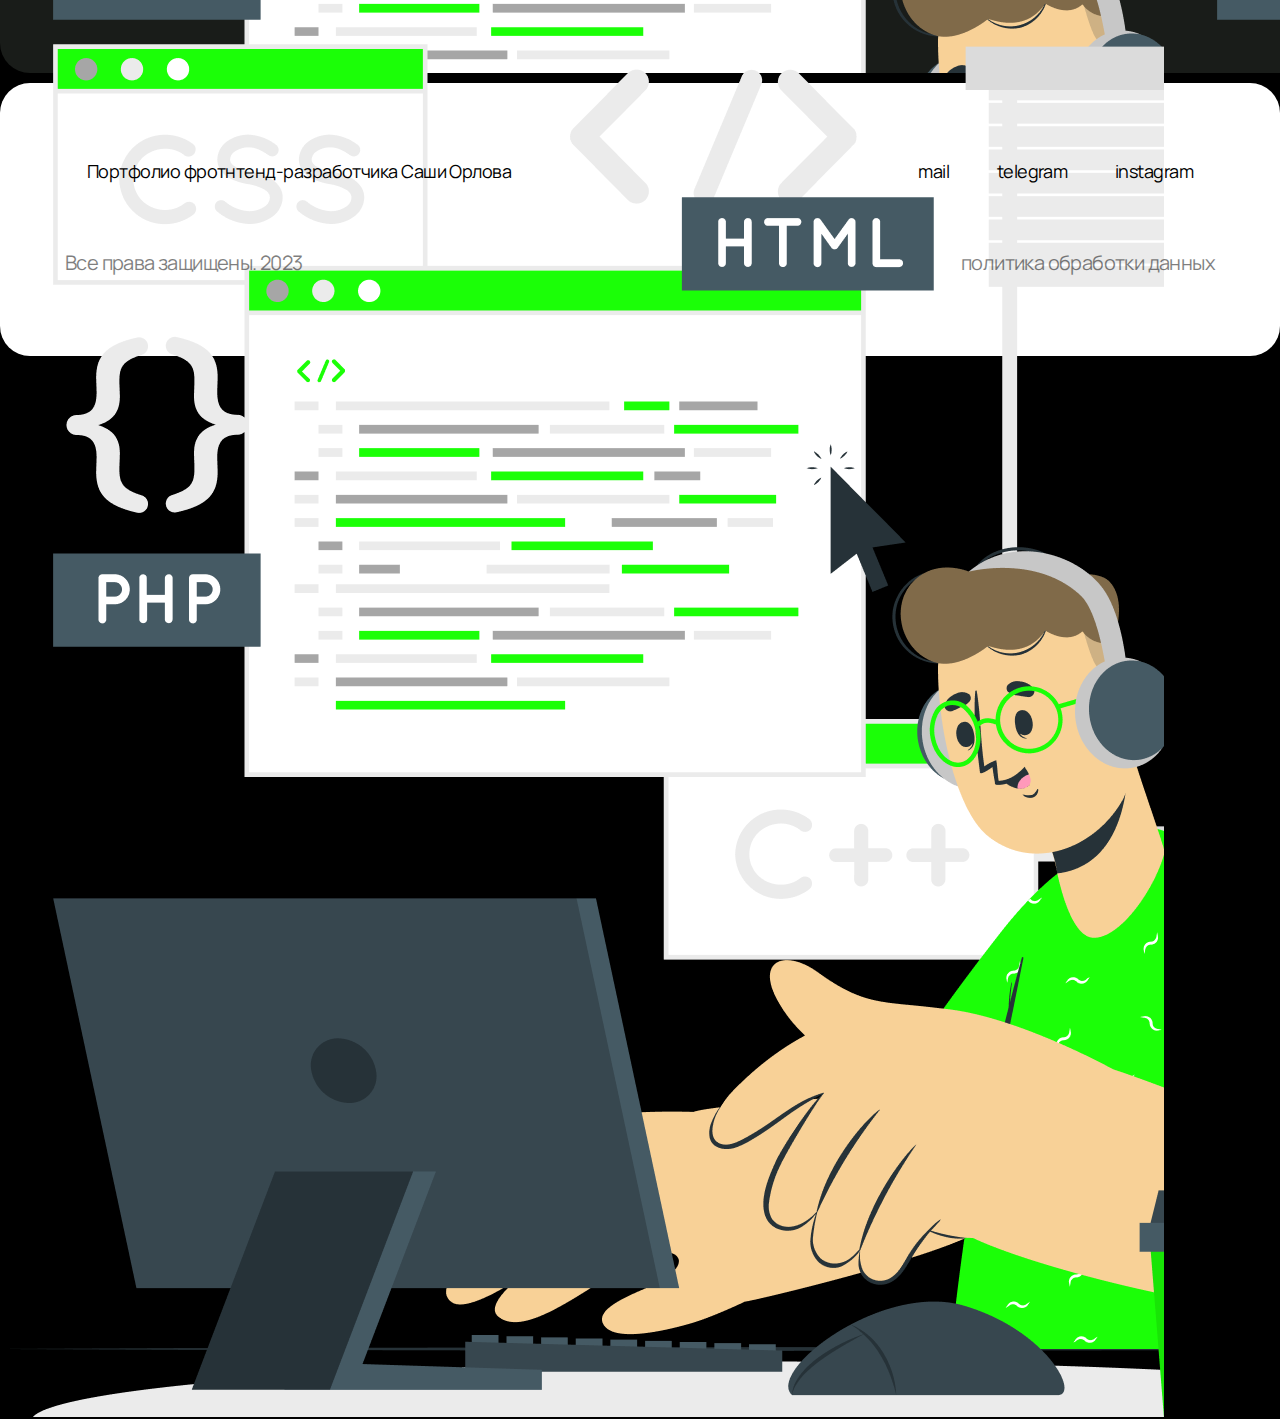
==== commit ea0453df: "Add files via upload" ====
--- a/index.html
+++ b/index.html
@@ -3,7 +3,7 @@
   <head>
     <meta charset="UTF-8" />
     <meta name="viewport" content="width=device-width, initial-scale=1.0" />
-    <title>Eva-Visit-Card</title>
+    <title>Orlov-Visit-Card</title>
     <link rel="stylesheet" href="./styles/reset.css" />
     <link rel="stylesheet" href="./styles/global.css" />
     <link rel="preconnect" href="https://fonts.googleapis.com" />
@@ -32,6 +32,12 @@
               src="./resources/logo-back.png"
               alt="логотип"
             />
+            <img
+              id="#logo"
+              class="header__orlov"
+              src="./resources/ORLOV.png"
+              alt=""
+            />
             <div class="header__wrap">
               <ul class="header__menu">
                 <li><a href="#section-1" class="menu__link">портфолио</a></li>
@@ -190,20 +196,34 @@
       <section class="contacts">
         <div class="container">
           <div class="contacts__container">
-            <h2 id="section-4" class="contacts__title">
-              Для связи со мной заполните простую форму
-            </h2>
-            <ul>
-              <li>
-            <input class="contacts__itp" type="text" name="Username" value="Имя Фамилия" />
-          </li>
-          <li>
-            <input class="contacts__itp" type="text" name="Mail" value="hello@mail.ru" />
-          </li>
-          </ul>
-          <button class="contacts__btn">Отправить</button>
-            </p>
-          </div>
+            <div class="contacts__box">
+              <h2 id="section-4" class="contacts__title">
+                Для связи со мной заполните простую форму
+              </h2>
+              <ul>
+                <li>
+                  <input
+                    class="contacts__itp"
+                    type="text"
+                    name="Username"
+                    value="Имя Фамилия"
+                  />
+                </li>
+                <li>
+                  <input
+                    class="contacts__itp"
+                    type="text"
+                    name="Mail"
+                    value="hello@mail.ru"
+                  />
+                </li>
+              </ul>
+              <button class="contacts__btn">Отправить</button>
+            </div>
+          </div>
+        </div>
+        <div>
+          <img class="contacts__img" src="./resources/vectorDude.png" />
         </div>
       </section>
     </main>
@@ -211,20 +231,22 @@
       <section class="footer">
         <div class="container">
           <div class="footer__nav">
+            <div class="footer__menu">
+              <li>
+                <a href="#section-1" class="menu__link"
+                  >Портфолио фротнтенд-разработчика Саши Орлова</a
+                >
+              </li>
+            </div>
             <ul class="footer__menu">
-              <li><a href="#section-1" class="menu__link">Портфолио фротнтенд-разработчика Саши Орлова</a></li>
               <li><a href="#section-2" class="menu__link">mail</a></li>
               <li><a href="#section-3" class="menu__link">telegram</a></li>
               <li><a href="#section-4" class="menu__link">instagram</a></li>
             </ul>
           </div>
           <div class="footer__bottom">
-            <p class="bottom__title">
-               Все права защищены. 2023
-            </p>
-            <p class="bottom__title">
-              политика обработки данных
-           </p>
+            <p class="bottom__title">Все права защищены. 2023</p>
+            <p class="bottom__title">политика обработки данных</p>
           </div>
         </div>
       </section>
--- a/styles/styles.css
+++ b/styles/styles.css
@@ -1,7 +1,5 @@
 html {
     scroll-behavior: smooth;
-}
-body {
     font-family: 'IBM Plex Mono', monospace;
     font-weight: 400;
     line-height: 60px;
@@ -9,6 +7,7 @@
     width: 100%;
     background-color: #000;
 }
+
 /*+ это меню навигации*/
 .header__logo {
     width: 130px;
@@ -97,8 +96,7 @@
     color: #FFF;
 }
 .project__container {
-    margin-bottom: 30px;
-    margin-bottom: 150px;
+    padding-bottom: 80px;
     margin: 0 auto;
 }
 
@@ -178,10 +176,10 @@
 /*+Блок 3 - компетенции*/
 .competence {
     padding-top: 150px;
+    padding-bottom: 110px
 }
 .competence__container {
     width: 100%;
-    padding-bottom: 150px;
     margin: 0 auto;
     max-width: cover;
     background: cover;
@@ -196,6 +194,10 @@
     letter-spacing: -1.65px;
     color: #FFF;
  }
+ .competence__list {
+    display: flex;
+    flex-wrap: wrap;
+ }
  .competence__item {
     display: inline-block;
     margin-bottom: 60px;
@@ -204,7 +206,7 @@
     margin-bottom: 0px;
  }
  .competence__title {
-    max-width: 567px;
+    width: 570px;
     margin-bottom: 15px;
     position: relative;
     font-size: 35px;
@@ -214,32 +216,13 @@
     letter-spacing: -1.05px;
     color: #1BFF07;
  }
- .competence__title:nth-child(1):before {
-    content: '';
-    display: block;
-    position: absolute;
+ .competence__ic {
     bottom: 50px;
     width: 24px;
     height: 24px;
-    background-image: url('../resources/ic_html.png');
-    background-size: cover;
-    background-repeat: no-repeat;
-    background-position: 50%;
-}
-.competence__title:nth-child(2):before {
-    content: '';
-    display: block;
-    position: absolute;
-    bottom: 50px;
-    width: 24px;
-    height: 24px;
-    background-image: url('../resources/ic_react.png');
-    background-size: cover;
-    background-repeat: no-repeat;
-    background-position: 50%;
 }
  .competence__text {
-    width: 535px;
+    width: 570px;
     font-size: 22px;
     font-style: normal;
     font-weight: 400;
@@ -248,11 +231,25 @@
     color: #FFF;
  }
  .service {
-    margin-bottom: 150px;
- }
- .service__main {
+    margin-bottom: 110px;
+ }
+.service__box {
+    margin-bottom: 40px;
+    display: flex;
+    justify-content: space-between;
+    flex-wrap: nowrap;
+    align-items: center;
+    grid-gap:20px;
+    padding: 40px;
+    box-sizing: border-box;
+    width: 1150px;
+    border-radius: 30px;
+    background: #191C19;
+}
+.service__main {
+    width: 403px;
+    margin: 0 5px;
     margin-bottom: 80px;
-    width: 403px;
     font-size: 35px;
     font-style: normal;
     font-weight: 400;
@@ -264,11 +261,8 @@
     width: 1150px;
     height: 200px;
  }
- .service__img__wrap {
-    width: 1150px;
-    height: 283px;
- }
  .service__title {
+    width: 470px;
     font-size: 55px;
     font-style: normal;
     font-weight: 400;
@@ -285,100 +279,71 @@
     letter-spacing: -0.66px;
     color: #FFF;
  }
- .ex-project {
-    background-image: url('../resources/Project-example.png');
-    background-size: cover;
-    background-size: no-repeat;
-    background-position: 50%, 50%;
+ .contacts {
+    background-image: url('../resources/vectorDude.png');
+    margin-bottom: 10px;
+    width: 1400px;
     height: 717px;
-    margin: 0 auto;
- }
- .ex-project__container {
-    position: relative;
-    height: 717px;
- }
- .ex-project__text { 
-    max-width: cover;
-    position: absolute;
-    z-index: 1;
-    bottom: 60px;
-    width: 430px;
-    font-size: 30px;
-    font-style: normal;
-    font-weight: 400;
-    line-height: normal;
-    letter-spacing: -0.9px;
-    color: #FFF;
- }
- .contacts {
-    height: 721px;
+    border-radius: 30px;
+    background-color: #191C19;
  }
 .contacts__container {
-    padding-top: 186px;
+    padding-top: 100px;
 }
 .contacts__title {
-    margin-bottom: 32px;
-    position: relative;
-    font-size: 18px;
-    font-weight: 400;
-    letter-spacing: -0.54px;
-    text-transform: uppercase;
-}
-.contacts__title:before {
-    content: '';
-    display: block;
-    position: absolute;
-    bottom: 50px;
-    width: 24px;
-    height: 24px;
-    background-image: url('../resources/ic_iphone.png');
-    background-size: cover;
-    background-repeat: no-repeat;
-    background-position: 50%;
-}
-.contacts__number {
-    margin-bottom: 30px;
+    padding-bottom: 60px;
+    width: 553px;
     font-size: 60px;
     font-style: normal;
     font-weight: 400;
     line-height: 60px; /* 100% */
     letter-spacing: -1.8px;
-    color:#121212;
-}
-.number__line {
-    color: #121212;
-    text-decoration: none;
-}
-.contacts__mail{
-    font-size: 60px;
-    font-style: normal;
-    font-weight: 400;
-    line-height: 60px; /* 100% */
-    letter-spacing: -1.8px;
-    opacity: 0.5;
-}
-.mail__line {
-    color: #121212;
-    text-decoration: none;
-    border-bottom: 2px solid #121212;
+    color: #FFF;
+}
+.contacts__itp {
+    width: 567px;
+    height: 60px;
+    border-radius: 1000px;
+    background-color:  #3B3D3B;
+}
+.contacts__container li:nth-child(1) {
+    margin-bottom: 25px;
+}
+.contacts__container li:nth-child(2) {
+    margin-bottom: 60px;
+}
+.contacts__btn {
+    width: 450px;
+    height: 70px;
+    text-align: center;
+    align-items: center;
+    font-size: 30px;
+    font-weight: 400;
+    letter-spacing: -0.9px;
+    border-radius: 10px;
+    display: block;
+    text-decoration: none;
+    border: 1px solid #1BFF07;
+    color: #000;
+    background-color: #1BFF07;
 }
 .footer {
-    background-color: #121212;
+    border-radius: 30px;
+    font-family: 'Manrope', sans-serif;
+    background-color: #FFF;
     width: 100%;
-    height: 229px;
+    height: 273px;
 }
 .footer__nav {
-    padding: 60px 0 87px; 
+    padding: 76px 0 66px; 
     display: flex;
     flex-direction: row;
     flex-flow: nowrap;
     justify-content: space-between;
-    align-items: center;
     font-size: 18px;
     letter-spacing: -0.54px;
 }
 .footer__menu {
-    margin: 0 auto;
     list-style-type: none;
     padding-left: 0;
     margin-bottom: 0;
@@ -394,20 +359,21 @@
     display: inline-block;
     text-decoration: none;
     transition: all .07s;
-    color: #FFF;
+    color: #000;
     padding: 0 22px ;
+}
+.footer__nav:nth-child(1) {
+    justify-content: space-between;
+
 }
 .footer__menu li a:hover {
     opacity: 50%;
 }
-.footer__menu li a:first-child {
+.footer__bottom {
     margin: 0 auto;
-}
-.footer__bottom {
-    margin-bottom: 30px;
-    display: flex;
-    align-items: center;
     justify-content: center;
+    justify-content: space-between;
+    display: flex;
 }
 .bottom__title {
     display: block;
@@ -418,5 +384,5 @@
     letter-spacing: -0.6px;
     opacity: 0.5;
     text-decoration: none;
-    color: #FFF ;
+    color: #000;
 }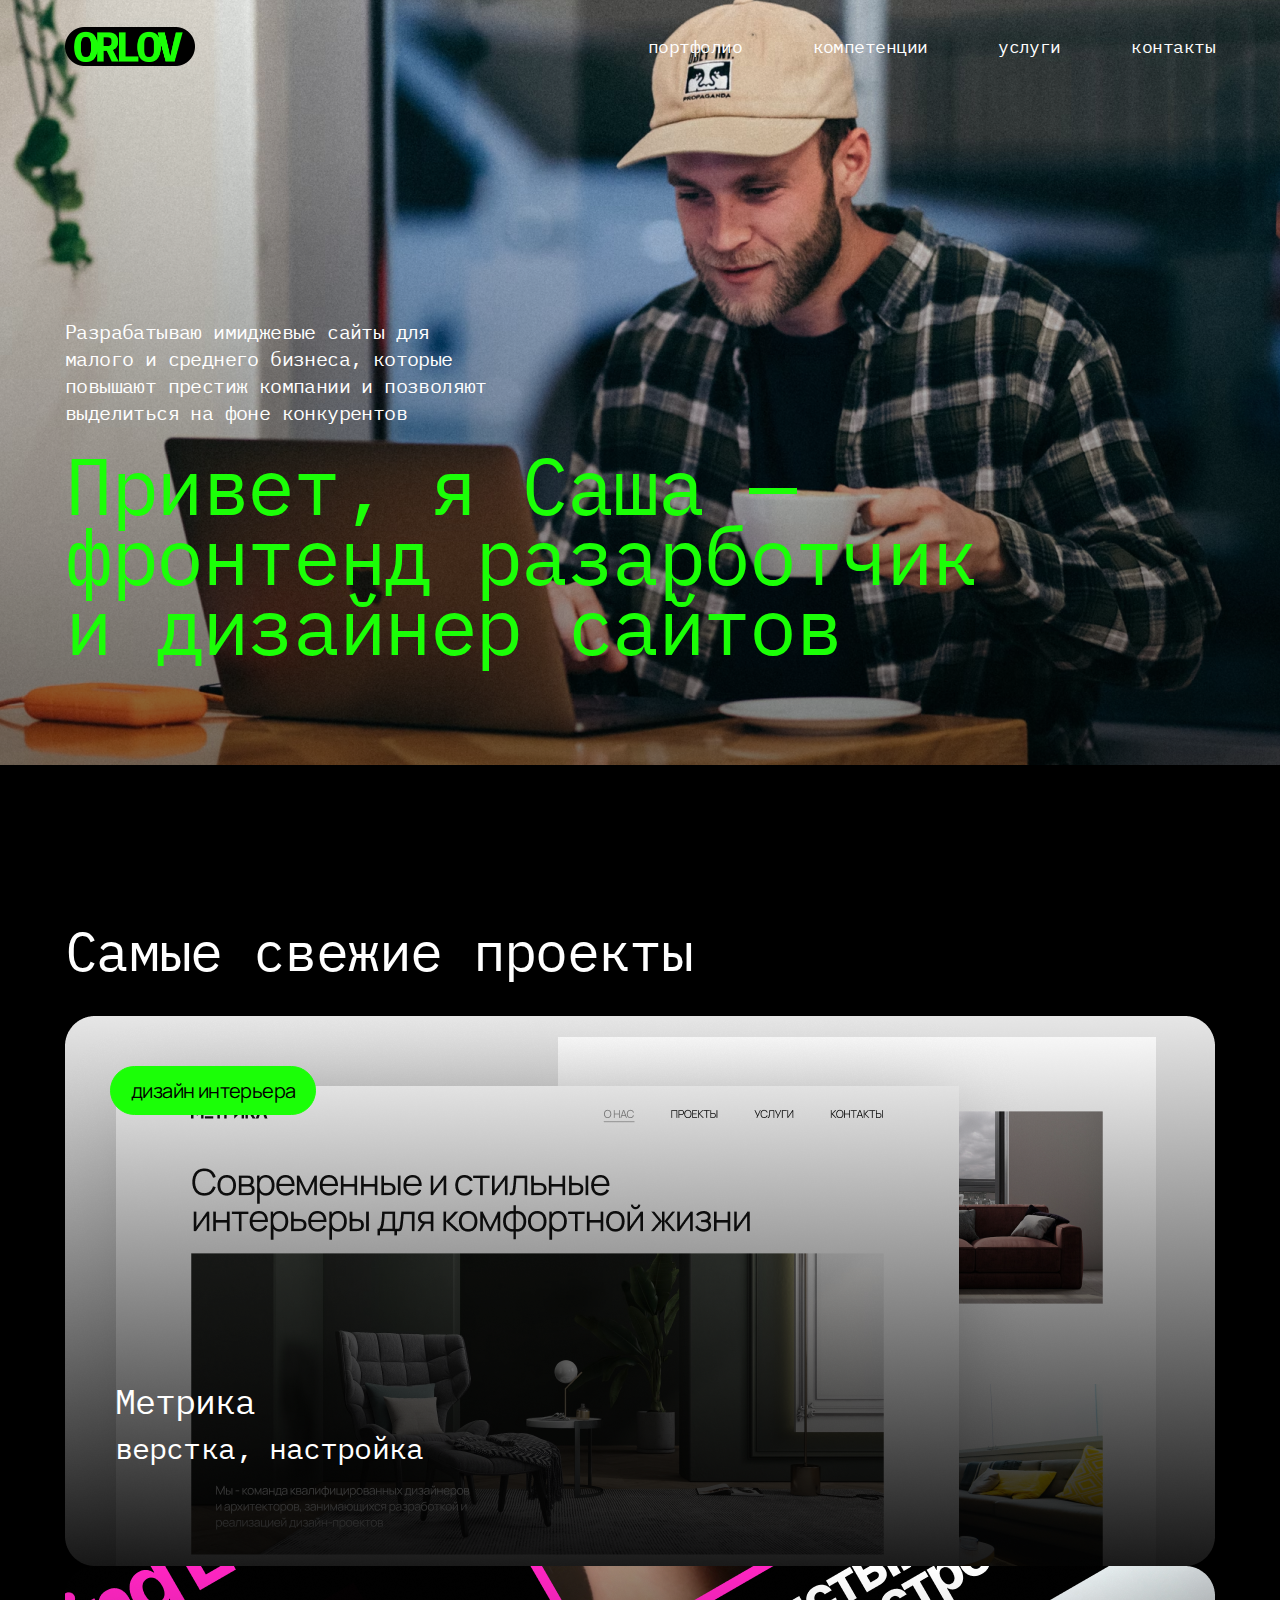
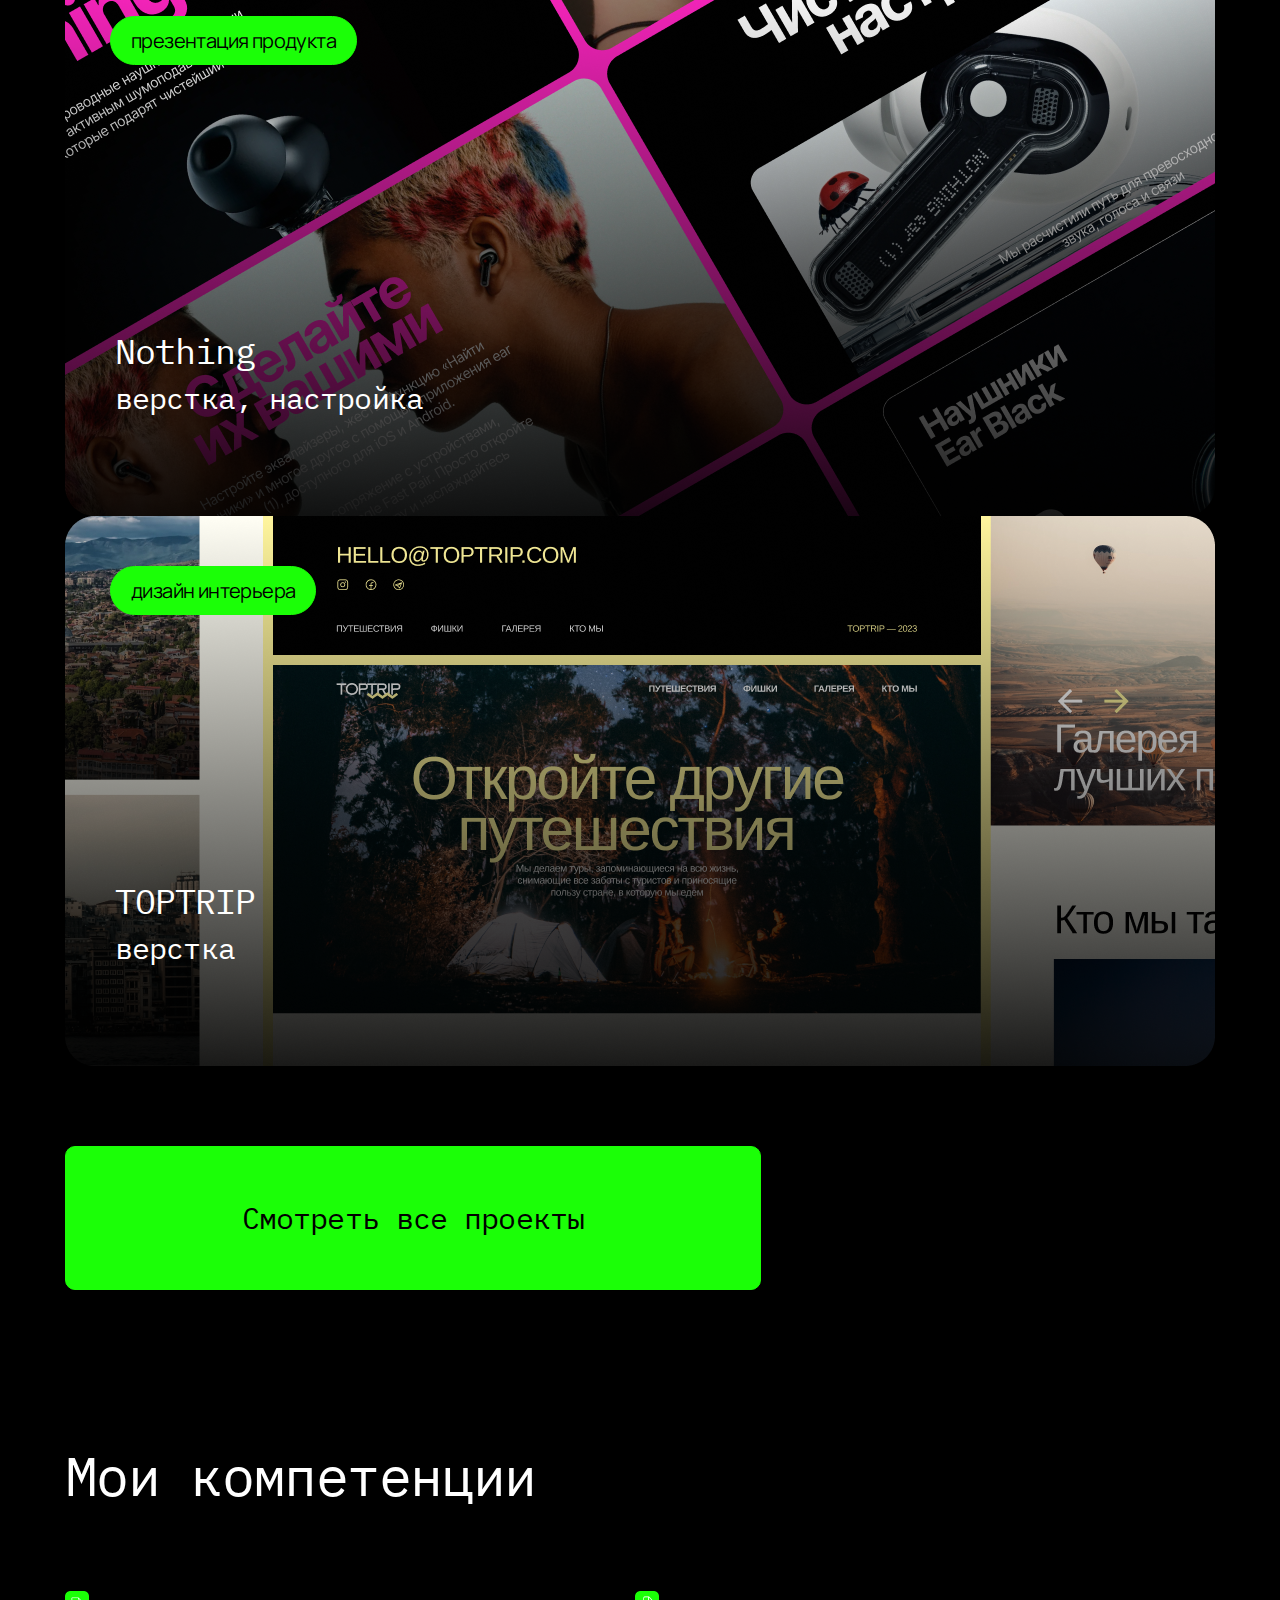
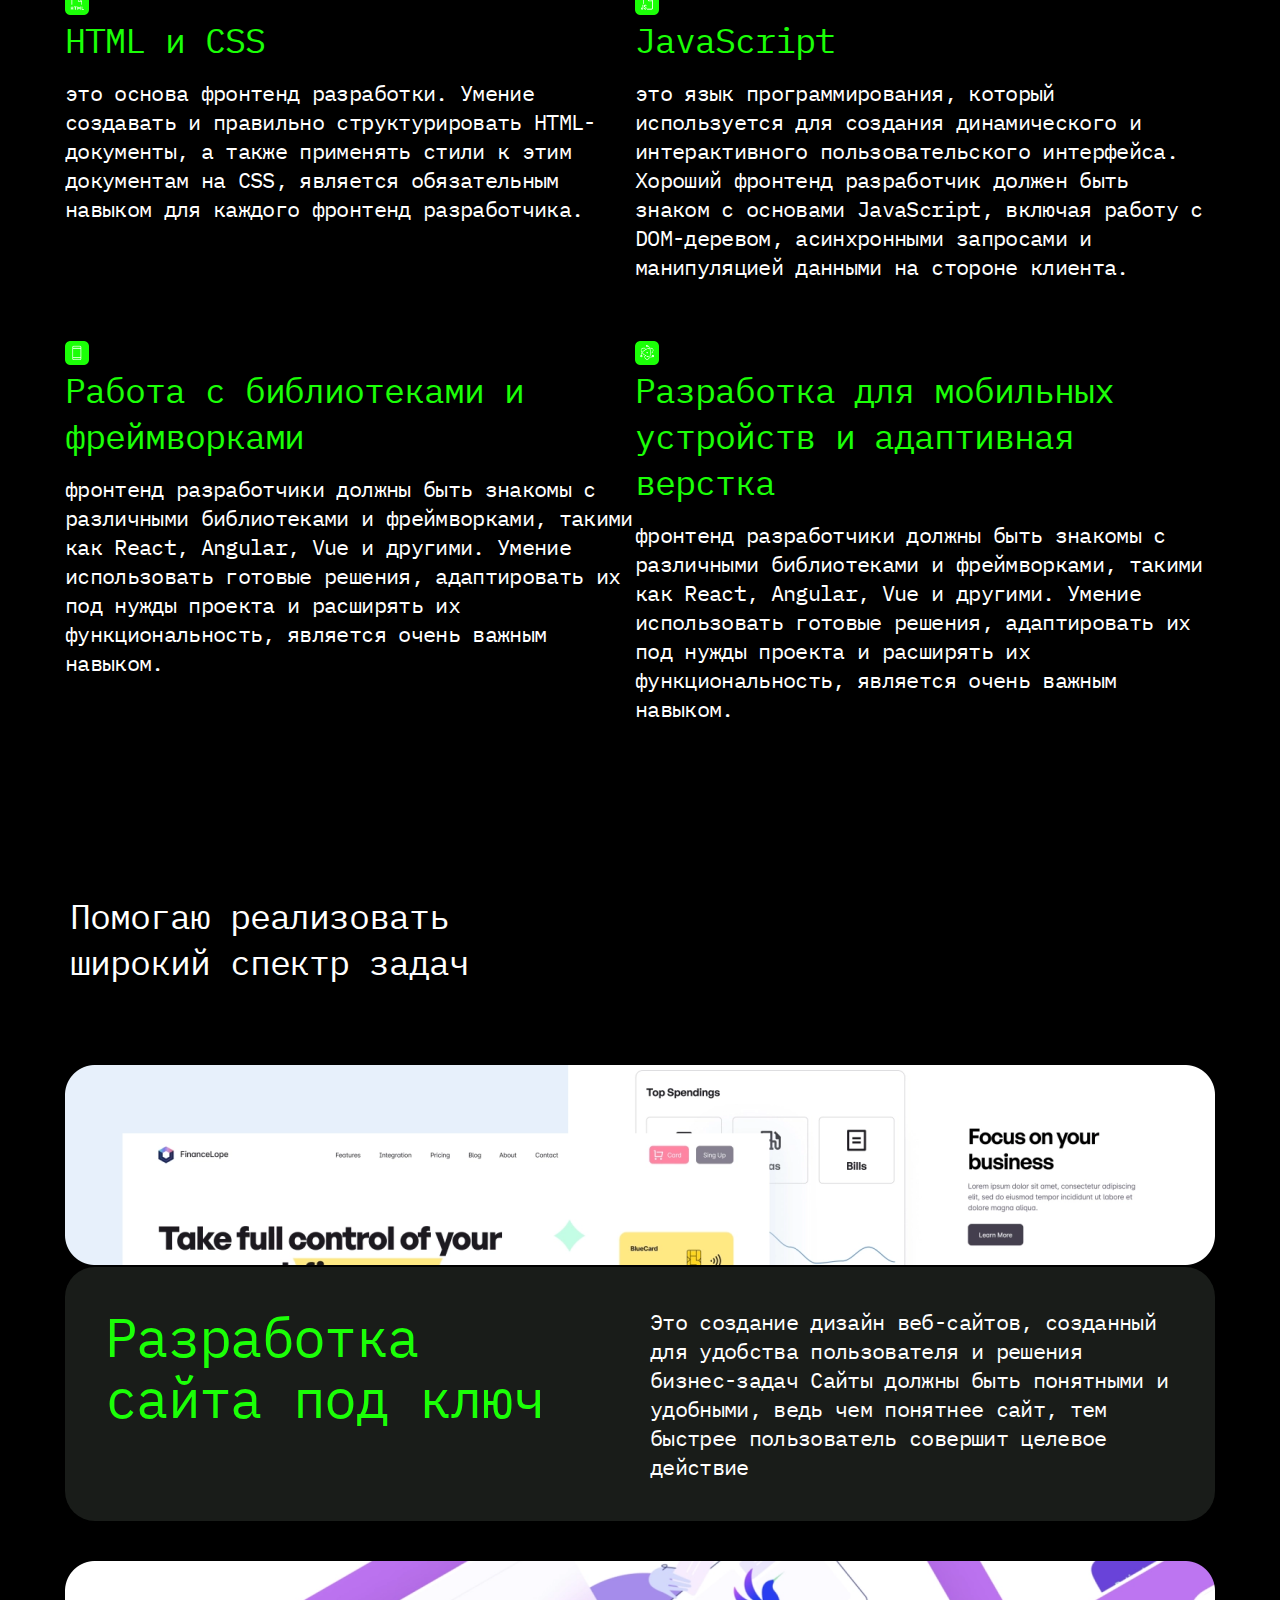
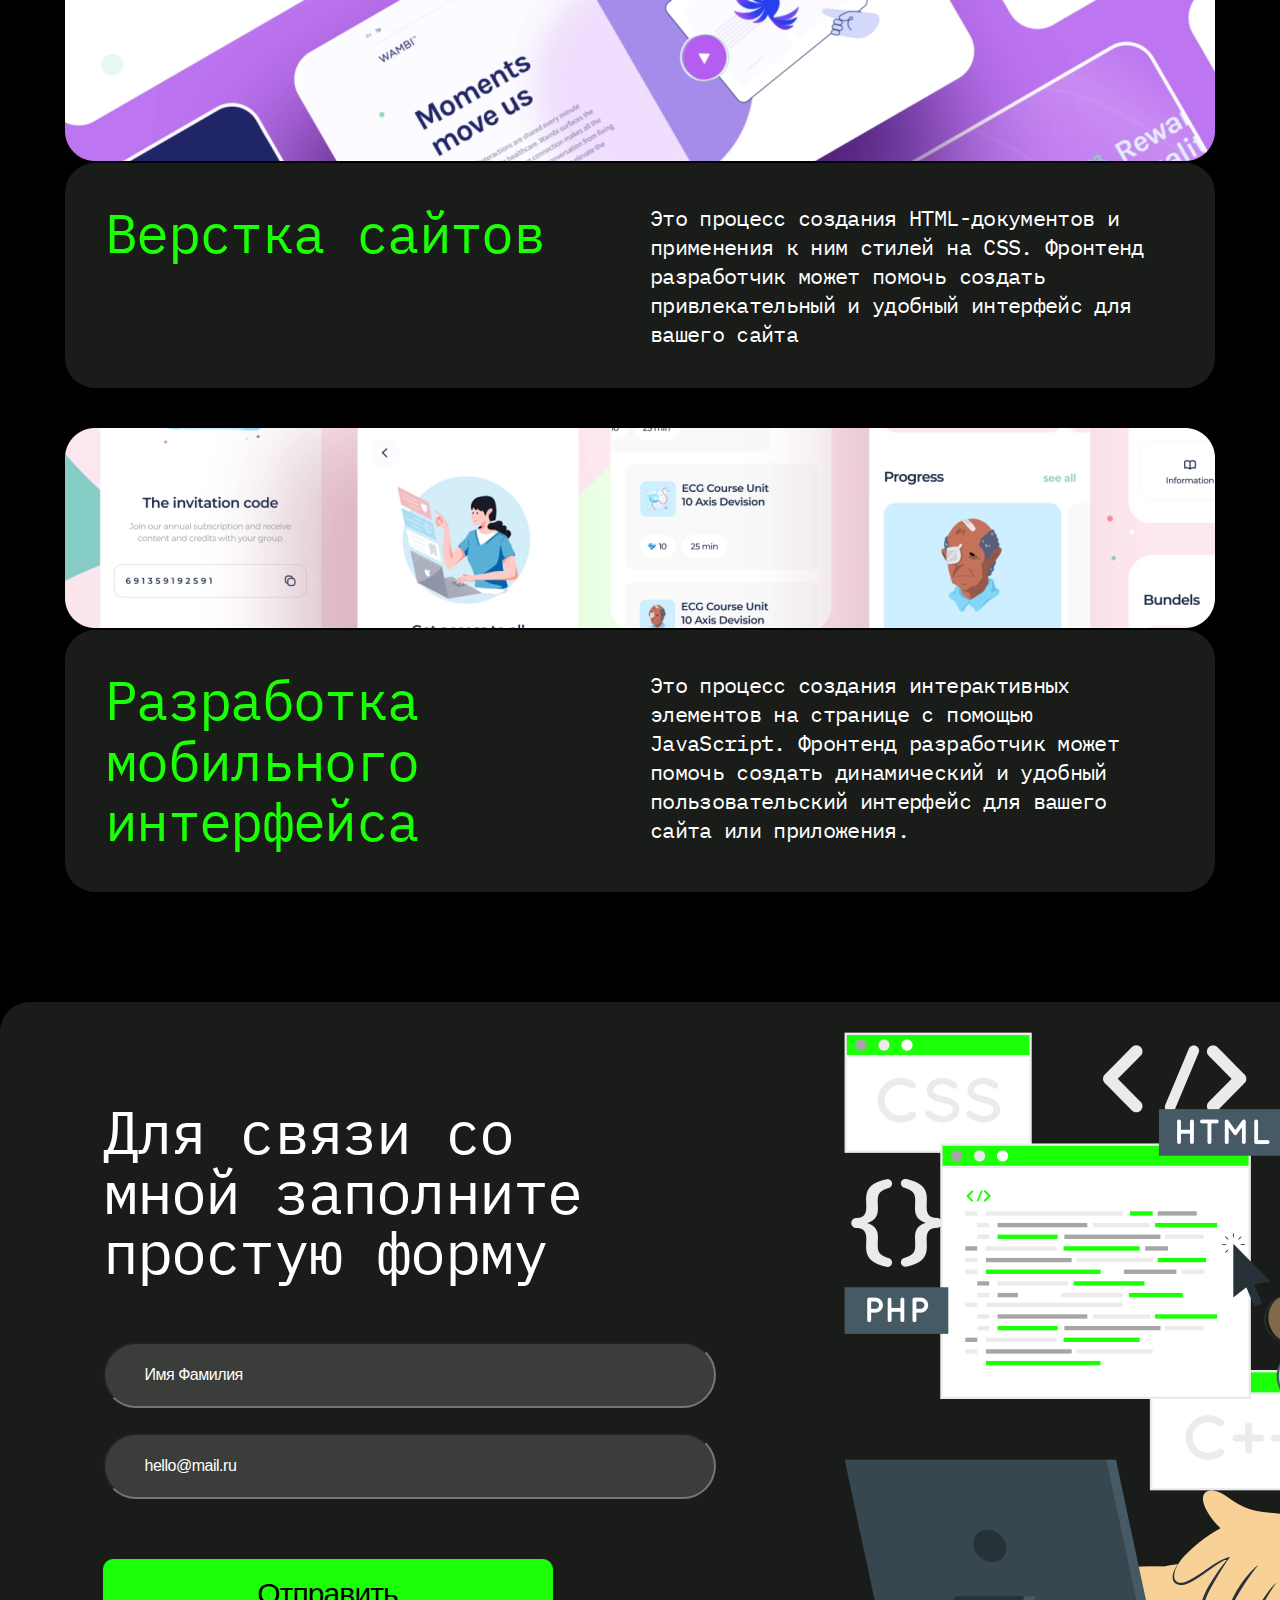
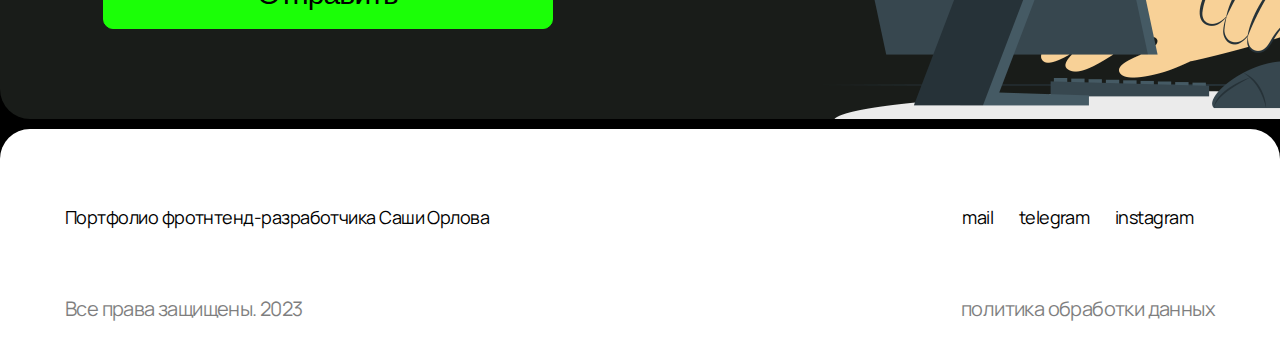
==== commit 729792b4: "Add files via upload" ====
--- a/index.html
+++ b/index.html
@@ -65,7 +65,7 @@
     <main>
       <section class="project">
         <div class="container">
-          <h2 id="section-2" class="project__main">Самые свежие проекты</h2>
+          <h2 id="section-1" class="project__main">Самые свежие проекты</h2>
           <div class="project__container">
             <div class="project__item__box">
               <a href="#!"
@@ -97,7 +97,7 @@
       </section>
       <section class="competence">
         <div class="container">
-          <h2 id="section-3" class="competence__main">Мои компетенции</h2>
+          <h2 id="section-2" class="competence__main">Мои компетенции</h2>
           <div class="competence__container">
             <ul class="competence__list">
               <li class="competence__item">
@@ -153,7 +153,7 @@
       </section>
       <section class="service">
         <div class="container">
-          <h2 class="service__main">
+          <h2 id="section-3" class="service__main">
             Помогаю реализовать широкий спектр задач
           </h2>
           <div class="service__container">
@@ -193,17 +193,17 @@
           </div>
         </div>
       </section>
-      <section class="contacts">
-        <div class="container">
-          <div class="contacts__container">
-            <div class="contacts__box">
-              <h2 id="section-4" class="contacts__title">
+      <section class="form">
+        <div class="container">
+          <div class="form__container">
+            <div class="form__box">
+              <h2 id="section-4" class="form__title">
                 Для связи со мной заполните простую форму
               </h2>
-              <ul>
+              <ul class="form__group">
                 <li>
                   <input
-                    class="contacts__itp"
+                    class="form__itp"
                     type="text"
                     name="Username"
                     value="Имя Фамилия"
@@ -211,19 +211,19 @@
                 </li>
                 <li>
                   <input
-                    class="contacts__itp"
+                    class="form__itp"
                     type="text"
                     name="Mail"
                     value="hello@mail.ru"
                   />
                 </li>
               </ul>
-              <button class="contacts__btn">Отправить</button>
+              <button class="form__btn">Отправить</button>
             </div>
           </div>
         </div>
         <div>
-          <img class="contacts__img" src="./resources/vectorDude.png" />
+          <img class="form__img" src="./resources/vectorDude.png" />
         </div>
       </section>
     </main>
@@ -239,9 +239,19 @@
               </li>
             </div>
             <ul class="footer__menu">
-              <li><a href="#section-2" class="menu__link">mail</a></li>
-              <li><a href="#section-3" class="menu__link">telegram</a></li>
-              <li><a href="#section-4" class="menu__link">instagram</a></li>
+              <li>
+                <a href="mailto:SashaOrlov@mail.ru" class="menu__link">mail</a>
+              </li>
+              <li>
+                <a href="https://t.me/orli48" class="menu__link">telegram</a>
+              </li>
+              <li>
+                <a
+                  href="https://www.instagram.com/@alexanderorlovbulldozer"
+                  class="menu__link"
+                  >instagram</a
+                >
+              </li>
             </ul>
           </div>
           <div class="footer__bottom">
--- a/styles/styles.css
+++ b/styles/styles.css
@@ -12,6 +12,12 @@
 .header__logo {
     width: 130px;
     height: 39px;
+    position: relative;
+}
+.header__orlov {
+    padding-left: 9px;
+    width: 109px;
+    position: absolute;
 }
 .header__nav {
     padding-top: 27px;
@@ -120,7 +126,6 @@
     letter-spacing: -0.6px;
     justify-content: center;
     align-items: center;
-    line-height: normal;
     border-radius: 100px;
     text-decoration: none;
     border: 1px solid #1BFF07;
@@ -202,8 +207,8 @@
     display: inline-block;
     margin-bottom: 60px;
  }
- .competence__item:nth-last-child(1){
-    margin-bottom: 0px;
+ .competence__title:nth-child(3){
+    margin-bottom: 46px;
  }
  .competence__title {
     width: 570px;
@@ -222,6 +227,7 @@
     height: 24px;
 }
  .competence__text {
+    position: inherit;
     width: 570px;
     font-size: 22px;
     font-style: normal;
@@ -238,13 +244,12 @@
     display: flex;
     justify-content: space-between;
     flex-wrap: nowrap;
-    align-items: center;
     grid-gap:20px;
     padding: 40px;
     box-sizing: border-box;
     width: 1150px;
     border-radius: 30px;
-    background: #191C19;
+    background-color: #191C19;
 }
 .service__main {
     width: 403px;
@@ -279,18 +284,24 @@
     letter-spacing: -0.66px;
     color: #FFF;
  }
- .contacts {
-    background-image: url('../resources/vectorDude.png');
+ .form {
     margin-bottom: 10px;
+    display: flex;
+    justify-content: space-between;
+    flex-wrap: nowrap;
     width: 1400px;
     height: 717px;
     border-radius: 30px;
     background-color: #191C19;
  }
-.contacts__container {
+.form__container {
     padding-top: 100px;
 }
-.contacts__title {
+.form__img {
+    height: 717px;
+    border-bottom-right-radius: 30px;
+}
+.form__title {
     padding-bottom: 60px;
     width: 553px;
     font-size: 60px;
@@ -300,23 +311,36 @@
     letter-spacing: -1.8px;
     color: #FFF;
 }
-.contacts__itp {
+.form__itp {
+    padding-left: 40px;
+    font-size: 16px;
+    font-style: normal;
+    font-weight: 400;
+    line-height: normal;
+    letter-spacing: -0.48px;
     width: 567px;
     height: 60px;
-    border-radius: 1000px;
+    border-radius: 675px;
+    color: #FFF;
     background-color:  #3B3D3B;
 }
-.contacts__container li:nth-child(1) {
+.form__itp:focus {
+    top: -18px;
+    font-size: 12px;
+    opacity: 0.5;
+}
+.form__container li:nth-child(1) {
     margin-bottom: 25px;
 }
-.contacts__container li:nth-child(2) {
+.form__container li:nth-child(2) {
     margin-bottom: 60px;
 }
-.contacts__btn {
+.form__btn {
     width: 450px;
     height: 70px;
     text-align: center;
     align-items: center;
+    border: 1px solid #000;
     font-size: 30px;
     font-weight: 400;
     letter-spacing: -0.9px;
@@ -328,11 +352,12 @@
     background-color: #1BFF07;
 }
 .footer {
-    border-radius: 30px;
+    border-top-left-radius: 30px;
+    border-top-right-radius: 30px;
     font-family: 'Manrope', sans-serif;
     background-color: #FFF;
     width: 100%;
-    height: 273px;
+    padding-bottom: 34px;
 }
 .footer__nav {
     padding: 76px 0 66px; 
@@ -360,7 +385,7 @@
     text-decoration: none;
     transition: all .07s;
     color: #000;
-    padding: 0 22px ;
+    padding: 0 22px 0 0;
 }
 .footer__nav:nth-child(1) {
     justify-content: space-between;
@@ -368,6 +393,9 @@
 }
 .footer__menu li a:hover {
     opacity: 50%;
+}
+.footer__nav li a:nth-last-child(3) {
+    padding: none;
 }
 .footer__bottom {
     margin: 0 auto;
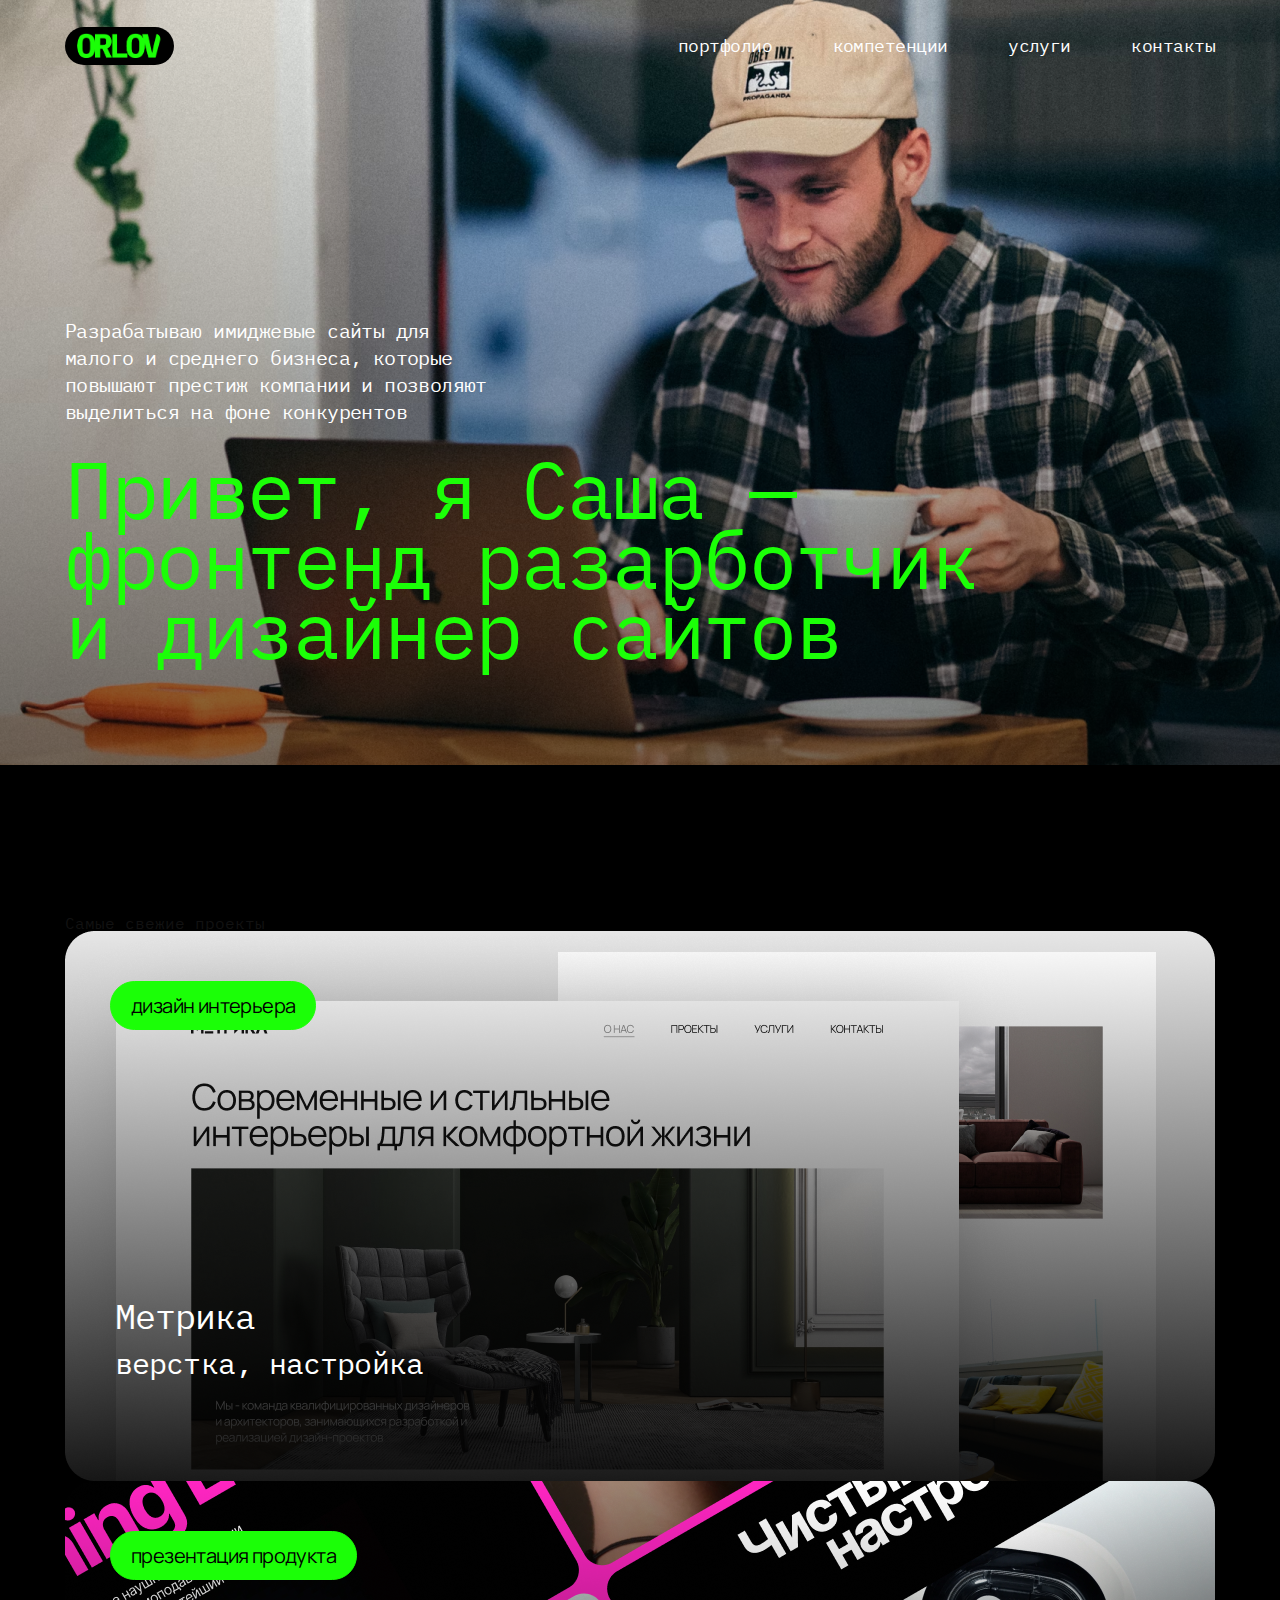
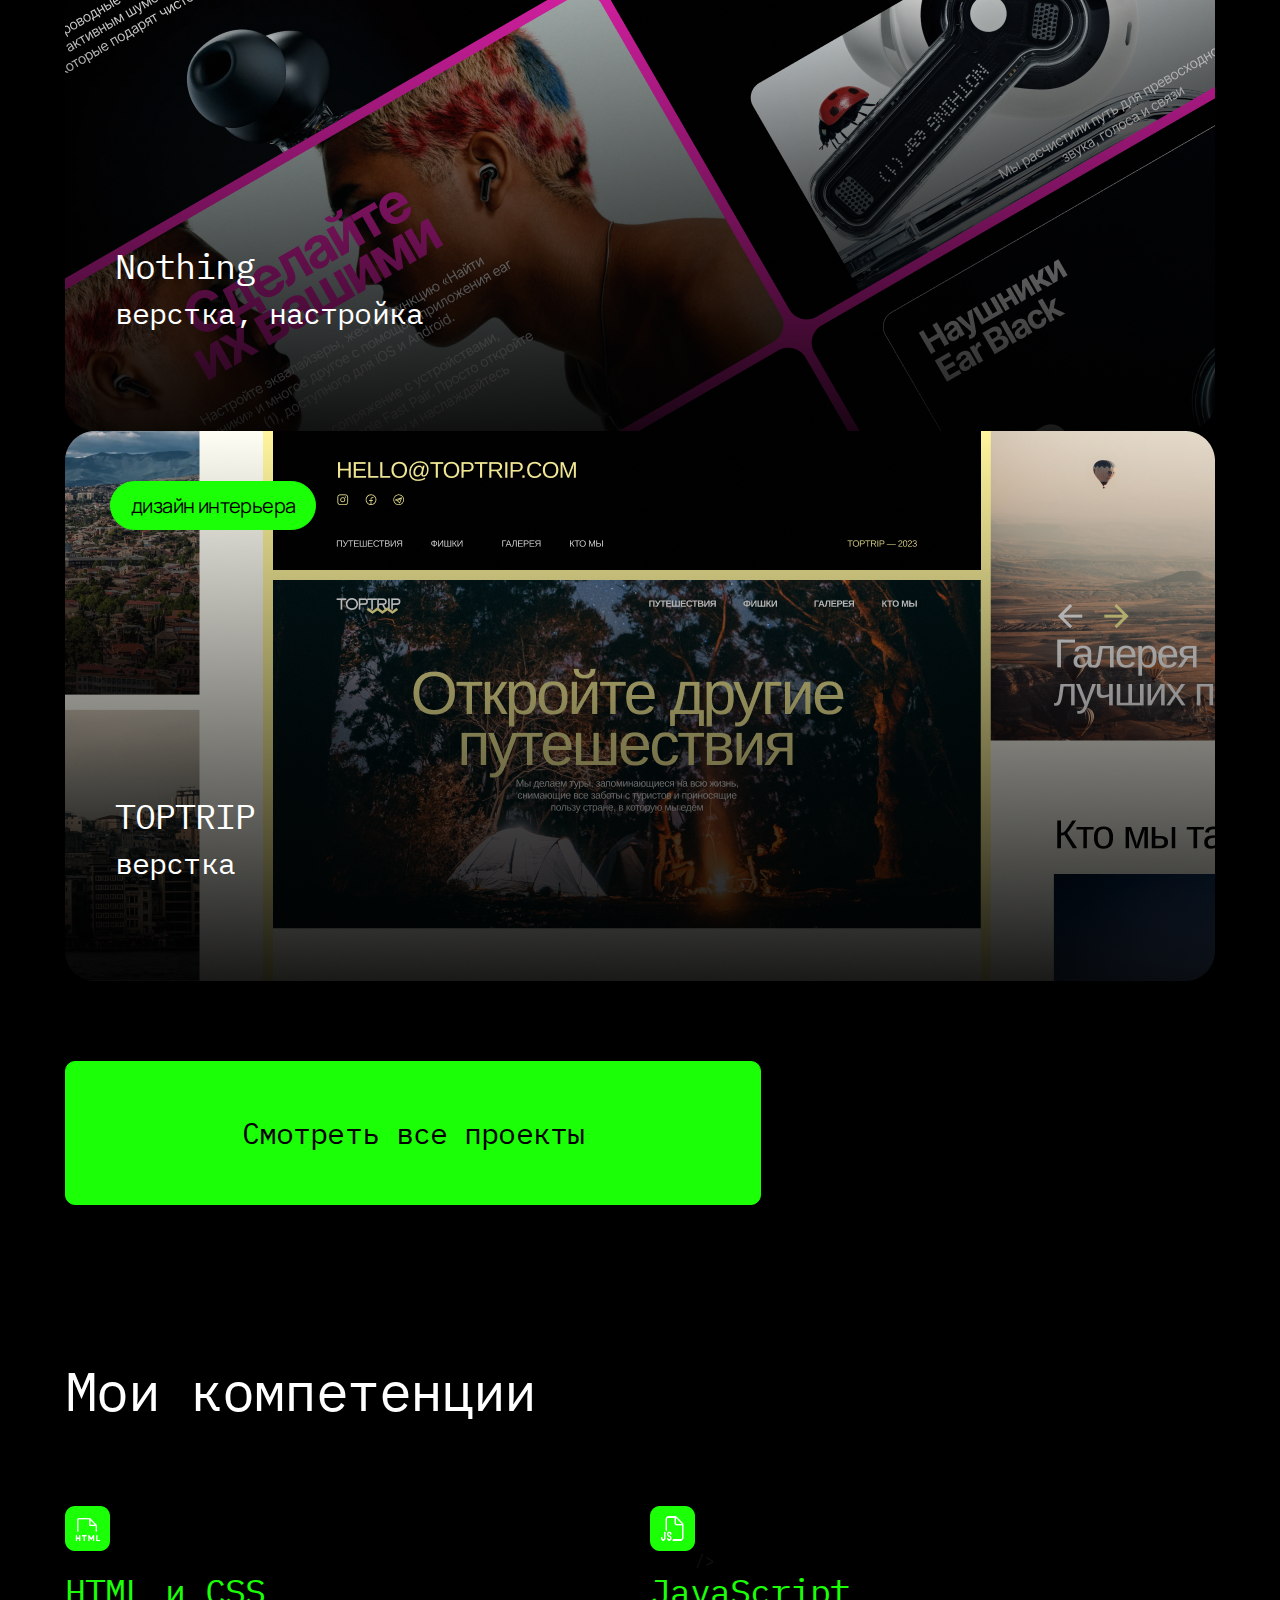
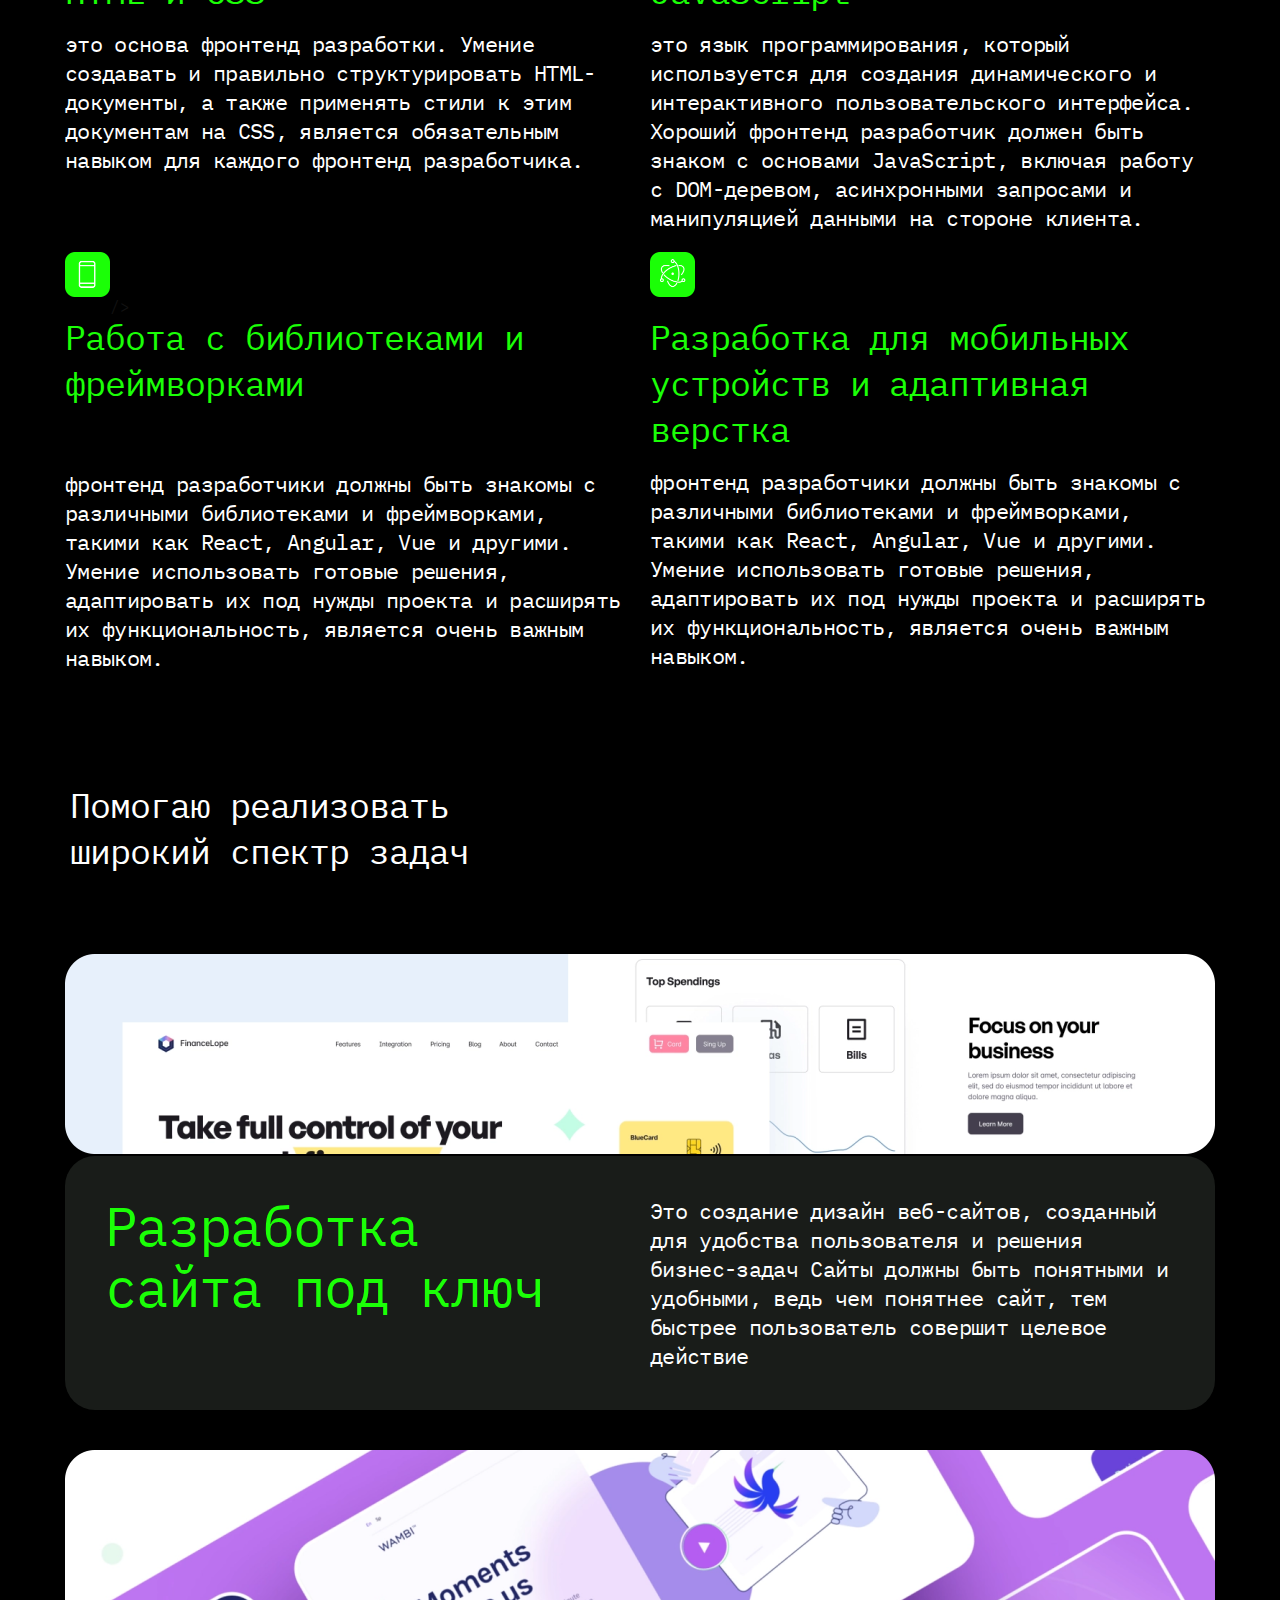
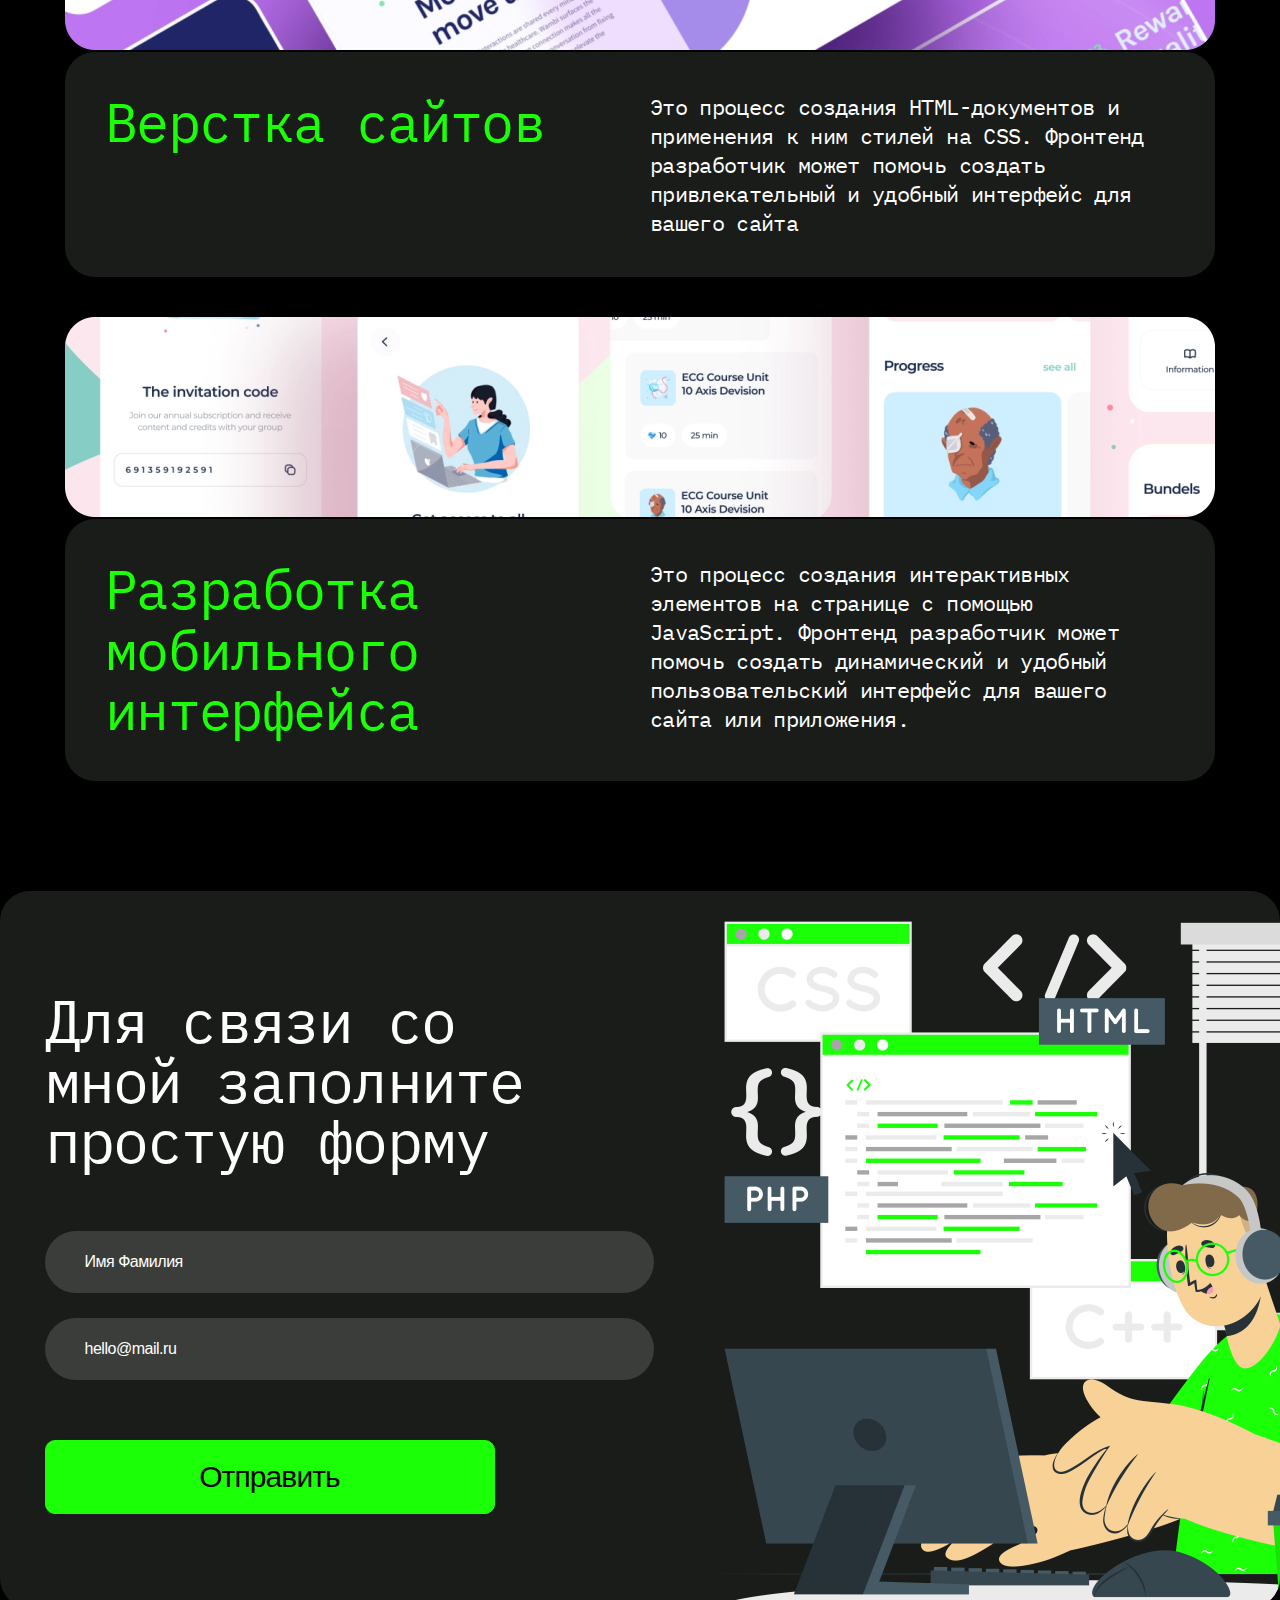
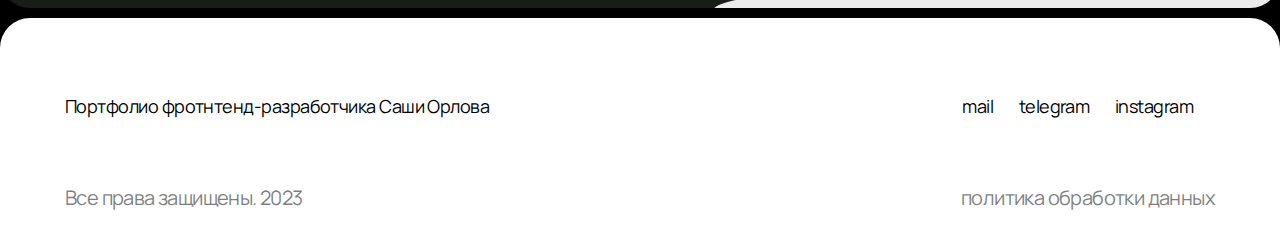
==== commit 2d75fa20: "Add files via upload" ====
--- a/index.html
+++ b/index.html
@@ -3,7 +3,7 @@
   <head>
     <meta charset="UTF-8" />
     <meta name="viewport" content="width=device-width, initial-scale=1.0" />
-    <title>Orlov-Visit-Card</title>
+    <title>M2-Orlov-Visit-Card</title>
     <link rel="stylesheet" href="./styles/reset.css" />
     <link rel="stylesheet" href="./styles/global.css" />
     <link rel="preconnect" href="https://fonts.googleapis.com" />
@@ -23,85 +23,88 @@
   </head>
   <body>
     <header>
-      <section class="hero">
-        <div class="container">
-          <nav class="header__nav">
+      <div class="hero">
+        <div class="container">
+          <div class="header__nav">
             <img
               id="#logo"
               class="header__logo"
-              src="./resources/logo-back.png"
+              src="./resources/ORLOV.png"
               alt="логотип"
             />
-            <img
-              id="#logo"
-              class="header__orlov"
-              src="./resources/ORLOV.png"
-              alt=""
-            />
-            <div class="header__wrap">
-              <ul class="header__menu">
-                <li><a href="#section-1" class="menu__link">портфолио</a></li>
-                <li><a href="#section-2" class="menu__link">компетенции</a></li>
-                <li><a href="#section-3" class="menu__link">услуги</a></li>
-                <li><a href="#section-4" class="menu__link">контакты</a></li>
-              </ul>
-            </div>
-          </nav>
-          <div class="hero__wrapper__text">
+            <ul class="header__menu">
+              <li><a href="#section-1" class="menu__link">портфолио</a></li>
+              <li><a href="#section-2" class="menu__link">компетенции</a></li>
+              <li><a href="#section-3" class="menu__link">услуги</a></li>
+              <li><a href="#section-4" class="menu__link">контакты</a></li>
+            </ul>
+          </div>
+          <div class="hero__wrap">
             <p class="hero__text">
               Разрабатываю имиджевые сайты для малого и среднего бизнеса,
               которые повышают престиж компании и позволяют выделиться на фоне
               конкурентов
             </p>
-          </div>
-          <div class="hero__wrapper__title">
             <h1 class="hero__title">
               Привет, я Саша — фронтенд разарботчик и дизайнер сайтов
             </h1>
           </div>
         </div>
-      </section>
+      </div>
     </header>
     <main>
-      <section class="project">
-        <div class="container">
-          <h2 id="section-1" class="project__main">Самые свежие проекты</h2>
-          <div class="project__container">
-            <div class="project__item__box">
+      <section id="section-1" class="project">
+        <div class="container">
+          <h2 class="project__">Самые свежие проекты</h2>
+          <ul class="project__container">
+            <li class="project__item">
               <a href="#!"
-                ><img src="./resources/Metrika.png" class="project__img"
+                ><img
+                  src="./resources/Metrika.png"
+                  class="project__img"
+                  alt="Дизайн проекта Метрика"
               /></a>
               <h3 class="project__title">дизайн интерьера</h3>
               <p class="project__name">Метрика</p>
-              <p class="project__text">верстка, настройка</p>
-            </div>
-            <div class="project__item__box">
+              <p class="project__description">верстка, настройка</p>
+            </li>
+            <li class="project__item">
               <a href="#!"
-                ><img src="./resources/Nothing.png" class="project__img"
+                ><img
+                  src="./resources/Nothing.png"
+                  class="project__img"
+                  alt="Дизайн проекта Nothing"
               /></a>
               <h3 class="project__title">презентация продукта</h3>
               <p class="project__name">Nothing</p>
-              <p class="project__text">верстка, настройка</p>
-            </div>
-            <div class="project__item__box">
+              <p class="project__description">верстка, настройка</p>
+            </li>
+            <li class="project__item">
               <a href="#!"
-                ><img src="./resources/Toptrip.png" class="project__img"
+                ><img
+                  src="./resources/Toptrip.png"
+                  class="project__img"
+                  alt="Дизайн проекта Toptrip"
               /></a>
               <h3 class="project__title">дизайн интерьера</h3>
               <p class="project__name">TOPTRIP</p>
-              <p class="project__text">верстка</p>
-            </div>
-          </div>
-          <a href="#!" class="project__btn__show">Смотреть все проекты</a>
-        </div>
-      </section>
-      <section class="competence">
-        <div class="container">
-          <h2 id="section-2" class="competence__main">Мои компетенции</h2>
+              <p class="project__description">верстка</p>
+            </li>
+          </ul>
+          <a href="#!" class="project__btn">Смотреть все проекты</a>
+        </div>
+      </section>
+      <section id="section-2" class="competence">
+        <div class="container">
+          <h2 class="competence__title-main">Мои компетенции</h2>
           <div class="competence__container">
             <ul class="competence__list">
               <li class="competence__item">
-                <img src="./resources/ic_html.png" class="competence__ic" />
+                <img
+                  src="./resources/ic_html.png"
+                  class="competence__ic"
+                  alt="Зеленая иконка"
+                />
                 <h3 class="competence__title">HTML и CSS</h3>
                 <p class="competence__text">
                   это основа фронтенд разработки. Умение создавать и правильно
@@ -111,7 +114,11 @@
                 </p>
               </li>
               <li class="competence__item">
-                <img src="./resources/ic_js.png" class="competence__ic" />
+                <img
+                  src="./resources/ic_js.png"
+                  class="competence__ic"
+                  alt="Зеленая иконка"
+                />/>
                 <h3 class="competence__title">JavaScript</h3>
                 <p class="competence__text">
                   это язык программирования, который используется для создания
@@ -122,8 +129,12 @@
                 </p>
               </li>
               <li class="competence__item">
-                <img src="./resources/ic_library.png" class="competence__ic" />
-                <h3 class="competence__title">
+                <img
+                  src="./resources/ic_library.png"
+                  class="competence__ic"
+                  alt="Зеленая иконка"
+                />/>
+                <h3 class="competence__title competence__mg">
                   Работа с библиотеками и фреймворками
                 </h3>
                 <p class="competence__text">
@@ -151,9 +162,9 @@
           </div>
         </div>
       </section>
-      <section class="service">
-        <div class="container">
-          <h2 id="section-3" class="service__main">
+      <section id="section-3" class="service">
+        <div class="container">
+          <h2 class="service__title-main">
             Помогаю реализовать широкий спектр задач
           </h2>
           <div class="service__container">
@@ -193,13 +204,13 @@
           </div>
         </div>
       </section>
-      <section class="form">
+      <section id="section-4" class="form">
         <div class="container">
           <div class="form__container">
-            <div class="form__box">
-              <h2 id="section-4" class="form__title">
-                Для связи со мной заполните простую форму
-              </h2>
+            <h2 class="form__title">
+              Для связи со мной заполните простую форму
+            </h2>
+            <form>
               <ul class="form__group">
                 <li>
                   <input
@@ -208,6 +219,7 @@
                     name="Username"
                     value="Имя Фамилия"
                   />
+                  <label class="form__label">Имя Фамилия</label>
                 </li>
                 <li>
                   <input
@@ -216,10 +228,11 @@
                     name="Mail"
                     value="hello@mail.ru"
                   />
+                  <label class="form__label">hello@mail.ru</label>
                 </li>
               </ul>
               <button class="form__btn">Отправить</button>
-            </div>
+            </form>
           </div>
         </div>
         <div>
--- a/styles/styles.css
+++ b/styles/styles.css
@@ -10,14 +10,21 @@
 
 /*+ это меню навигации*/
 .header__logo {
+    left: 9px;
+    bottom: 4px;
+    display: flex;
+    box-sizing: border-box;
+    width: 109px;
+    font-size: 43px;
+    background-color: #000;
+    padding: 6px 12px 7px 12px;
+    border-radius: 100px;
+}
+.header__logo-box {
+    background-color: #000;
+    border-radius: 50px;
     width: 130px;
     height: 39px;
-    position: relative;
-}
-.header__orlov {
-    padding-left: 9px;
-    width: 109px;
-    position: absolute;
 }
 .header__nav {
     padding-top: 27px;
@@ -34,16 +41,13 @@
     margin-bottom: 0;
     line-height: normal;
 }
-.header__wrap {
-    display: flex;
-}
-
 .header__menu li {
     display: inline-block;
     color: #FFF;
+    text-align: normal;
 }
 .header__menu li a {
-    margin-left: 60px;
+    margin-left: 50px;
     text-decoration: none;
     transition: all .07s;
     color: #FFF;
@@ -55,18 +59,18 @@
 /*+ 1 блок хэдер*/
 .hero {
     height: 765px;
-    background-image: url('../resources/header-background.png');
+    background-image: url(../resources/header-background.png);
     background-size: cover;
-    background-size: no-repeat;
-    background-position: 50%, 50%;
-    width: 100%;
-}
-.hero__wrapper__text {
+    background-repeat: no-repeat;
+}
+.hero__wrapper {
     margin-bottom: 29px;
     width: 430px;
     height: 103px;
 }
 .hero__text { 
+    padding-bottom: 29px;
+    width: 430px;
     font-size: 20px;
     font-style: normal;
     font-weight: 400;
@@ -74,11 +78,8 @@
     letter-spacing: -0.6px;
     color: #FFF;
 }
-.hero__wrapper__title {
+.hero__title {
     width: 919px;
-    height: 205px;
-}
-.hero__title {
     margin-bottom: 94px;
     line-height: normal;
     font-size: 80px;
@@ -106,7 +107,7 @@
     margin: 0 auto;
 }
 
-.project__item__box {
+.project__item {
     width: 1150px;
     height: 550px;
     position: relative;
@@ -151,7 +152,7 @@
     letter-spacing: -1.05px;
     color: #FFF;
 }
-.project__text {
+.project__description {
     top: 317px;
     left: 50px;
     position: relative;
@@ -163,7 +164,7 @@
     letter-spacing: -0.9px;
     color: #FFF;
 }
-.project__btn__show {
+.project__btn {
     padding: 56px;
     width: 582px;
     text-align: center;
@@ -178,6 +179,11 @@
     color: #000;
     background-color: #1BFF07;
 }
+.project__btn:hover {
+    color: #1BFF07;
+    border: 1px solid #1BFF07;
+    background-color: #000;
+}
 /*+Блок 3 - компетенции*/
 .competence {
     padding-top: 150px;
@@ -189,7 +195,7 @@
     max-width: cover;
     background: cover;
 }
-.competence__main {
+.competence__title-main {
     margin-bottom: 80px;
     width: 1048px;
     font-size: 55px;
@@ -200,20 +206,15 @@
     color: #FFF;
  }
  .competence__list {
-    display: flex;
-    flex-wrap: wrap;
+    display: grid;
+    grid-template-columns: repeat(2, 1fr);
+    gap: 20px;
  }
  .competence__item {
     display: inline-block;
-    margin-bottom: 60px;
- }
- .competence__title:nth-child(3){
-    margin-bottom: 46px;
  }
  .competence__title {
-    width: 570px;
     margin-bottom: 15px;
-    position: relative;
     font-size: 35px;
     font-style: normal;
     font-weight: 400;
@@ -221,16 +222,18 @@
     letter-spacing: -1.05px;
     color: #1BFF07;
  }
+ .competence__mg {
+    margin-bottom: 63px;
+ }
  .competence__ic {
+    margin-bottom: 15px;
     bottom: 50px;
-    width: 24px;
-    height: 24px;
+    width: 45px;
+    height: 45px;
 }
  .competence__text {
-    position: inherit;
-    width: 570px;
+   font: inherit;
     font-size: 22px;
-    font-style: normal;
     font-weight: 400;
     line-height: normal;
     letter-spacing: -0.66px;
@@ -251,7 +254,7 @@
     border-radius: 30px;
     background-color: #191C19;
 }
-.service__main {
+.service__title-main {
     width: 403px;
     margin: 0 5px;
     margin-bottom: 80px;
@@ -301,6 +304,22 @@
     height: 717px;
     border-bottom-right-radius: 30px;
 }
+.form {
+    margin-bottom: 10px;
+    display: flex;
+    justify-content: space-between;
+    flex-wrap: nowrap;
+    width: 100%;
+    border-radius: 30px;
+    background-color: #191C19;
+ }
+.form__container {
+    padding-top: 100px;
+}
+.form__img {
+    height: 717px;
+    border-bottom-right-radius: 30px;
+}
 .form__title {
     padding-bottom: 60px;
     width: 553px;
@@ -322,9 +341,15 @@
     height: 60px;
     border-radius: 675px;
     color: #FFF;
+    border: 0;
     background-color:  #3B3D3B;
 }
-.form__itp:focus {
+.form__label {
+    position: absolute;
+    top: 0;
+    z-index: -1;
+}
+.form__itp:focus ~ .label {
     top: -18px;
     font-size: 12px;
     opacity: 0.5;
@@ -337,7 +362,7 @@
 }
 .form__btn {
     width: 450px;
-    height: 70px;
+    line-height: 70px;
     text-align: center;
     align-items: center;
     border: 1px solid #000;
@@ -346,6 +371,7 @@
     letter-spacing: -0.9px;
     border-radius: 10px;
     display: block;
+    cursor: pointer;
     text-decoration: none;
     border: 1px solid #1BFF07;
     color: #000;
@@ -394,7 +420,7 @@
 .footer__menu li a:hover {
     opacity: 50%;
 }
-.footer__nav li a:nth-last-child(3) {
+.footer__nav :nth-last-child(1) {
     padding: none;
 }
 .footer__bottom {
